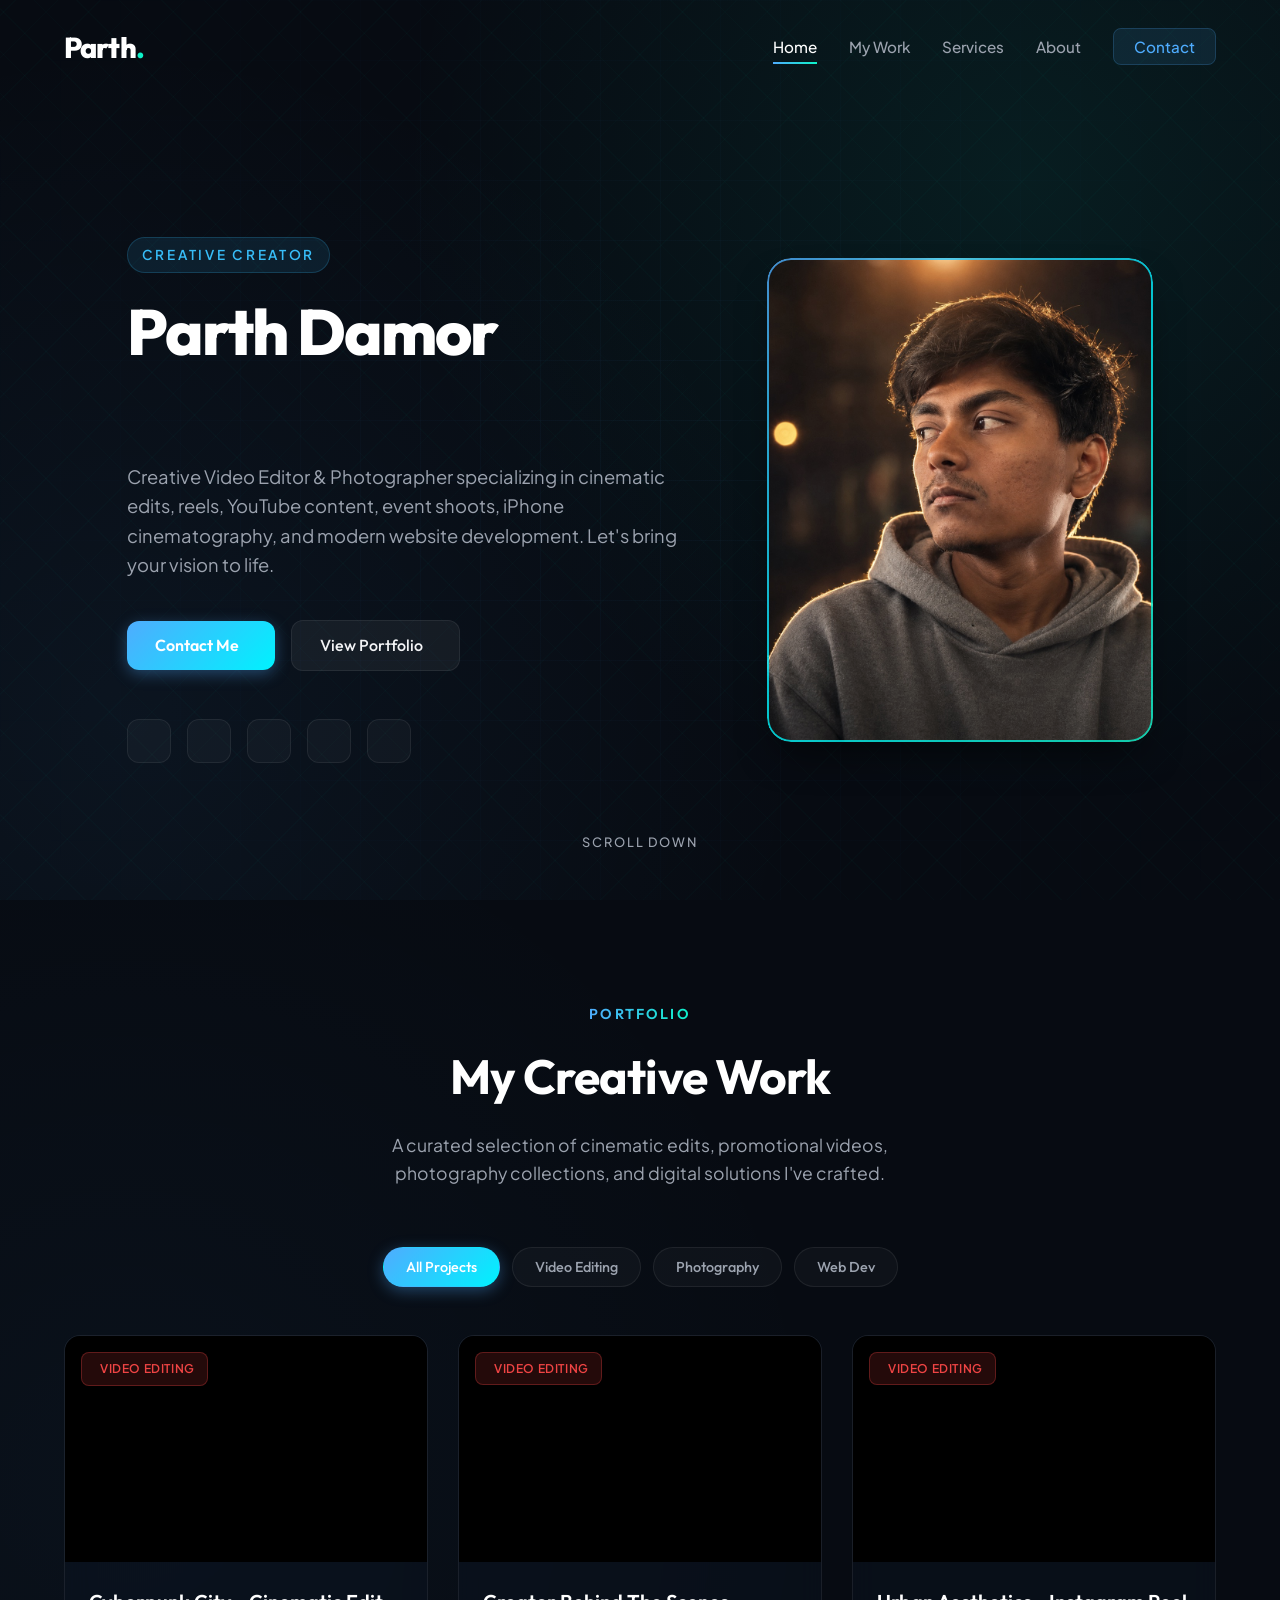
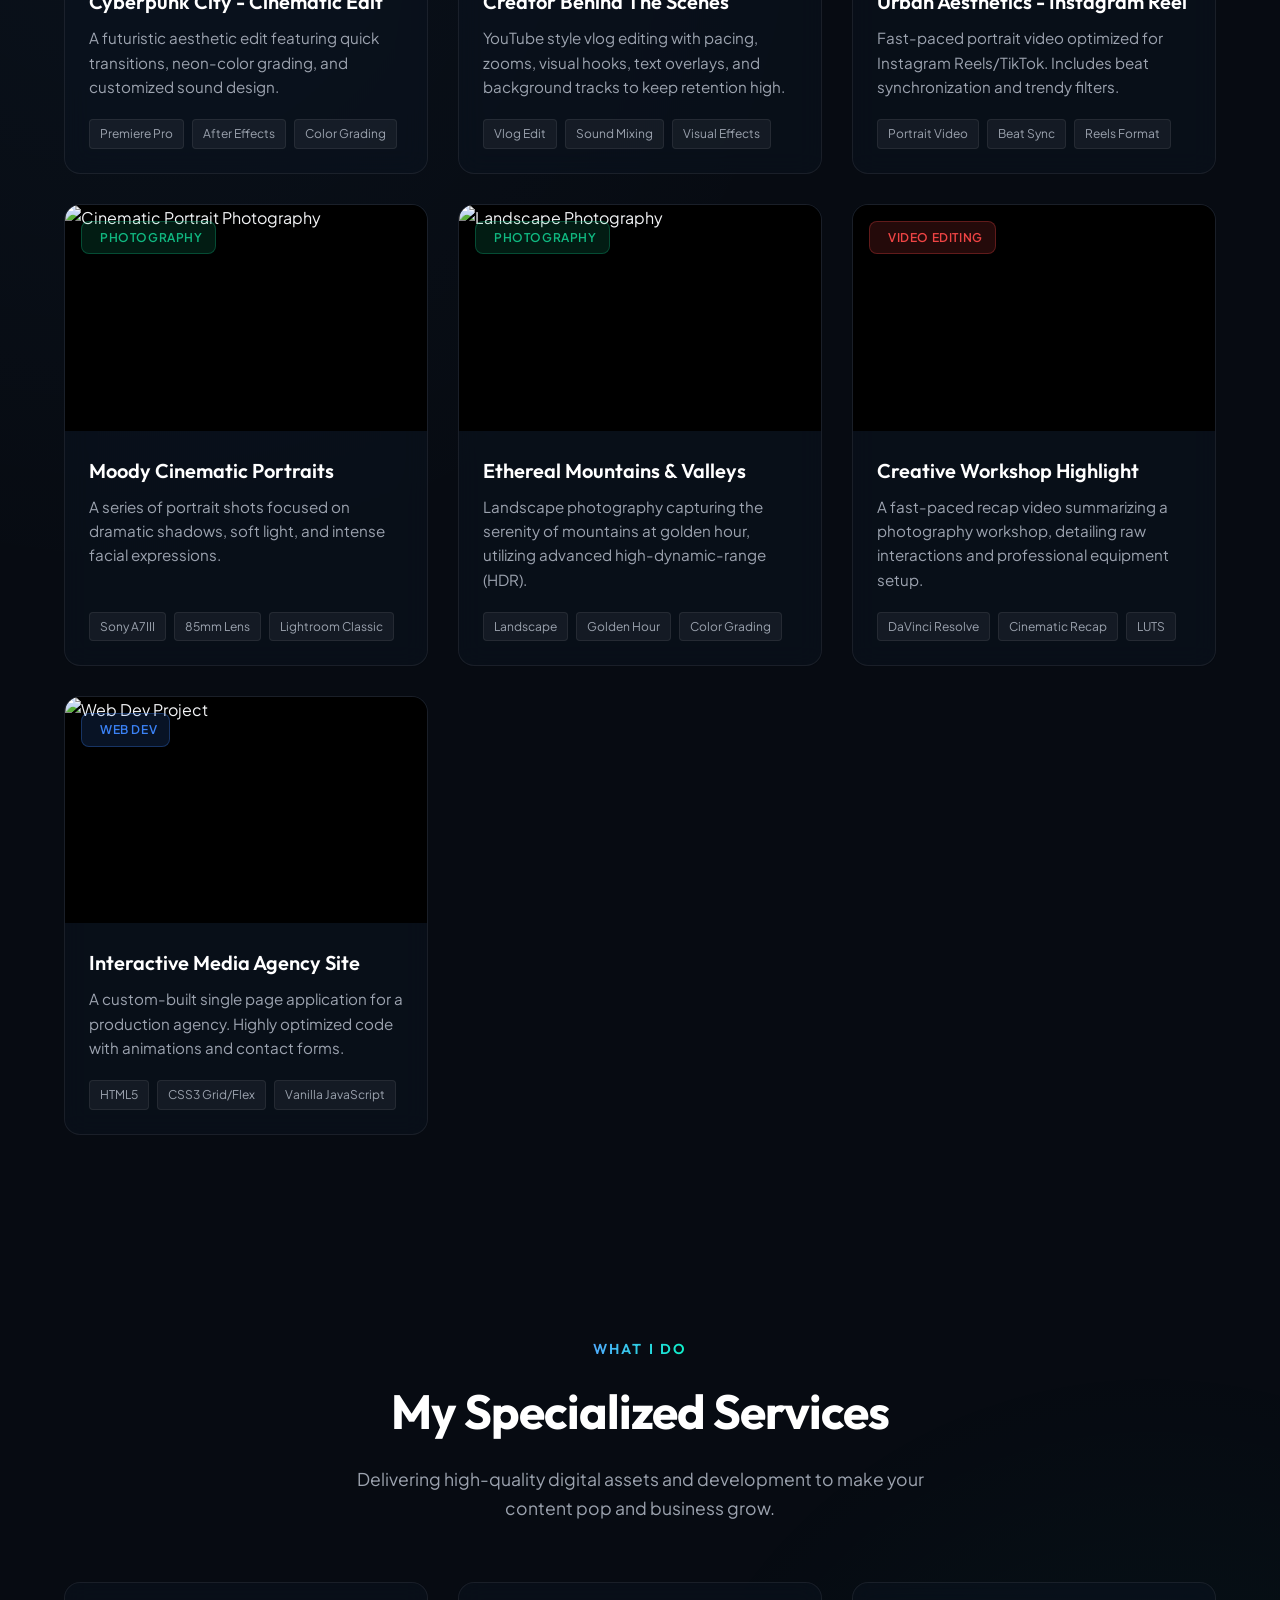
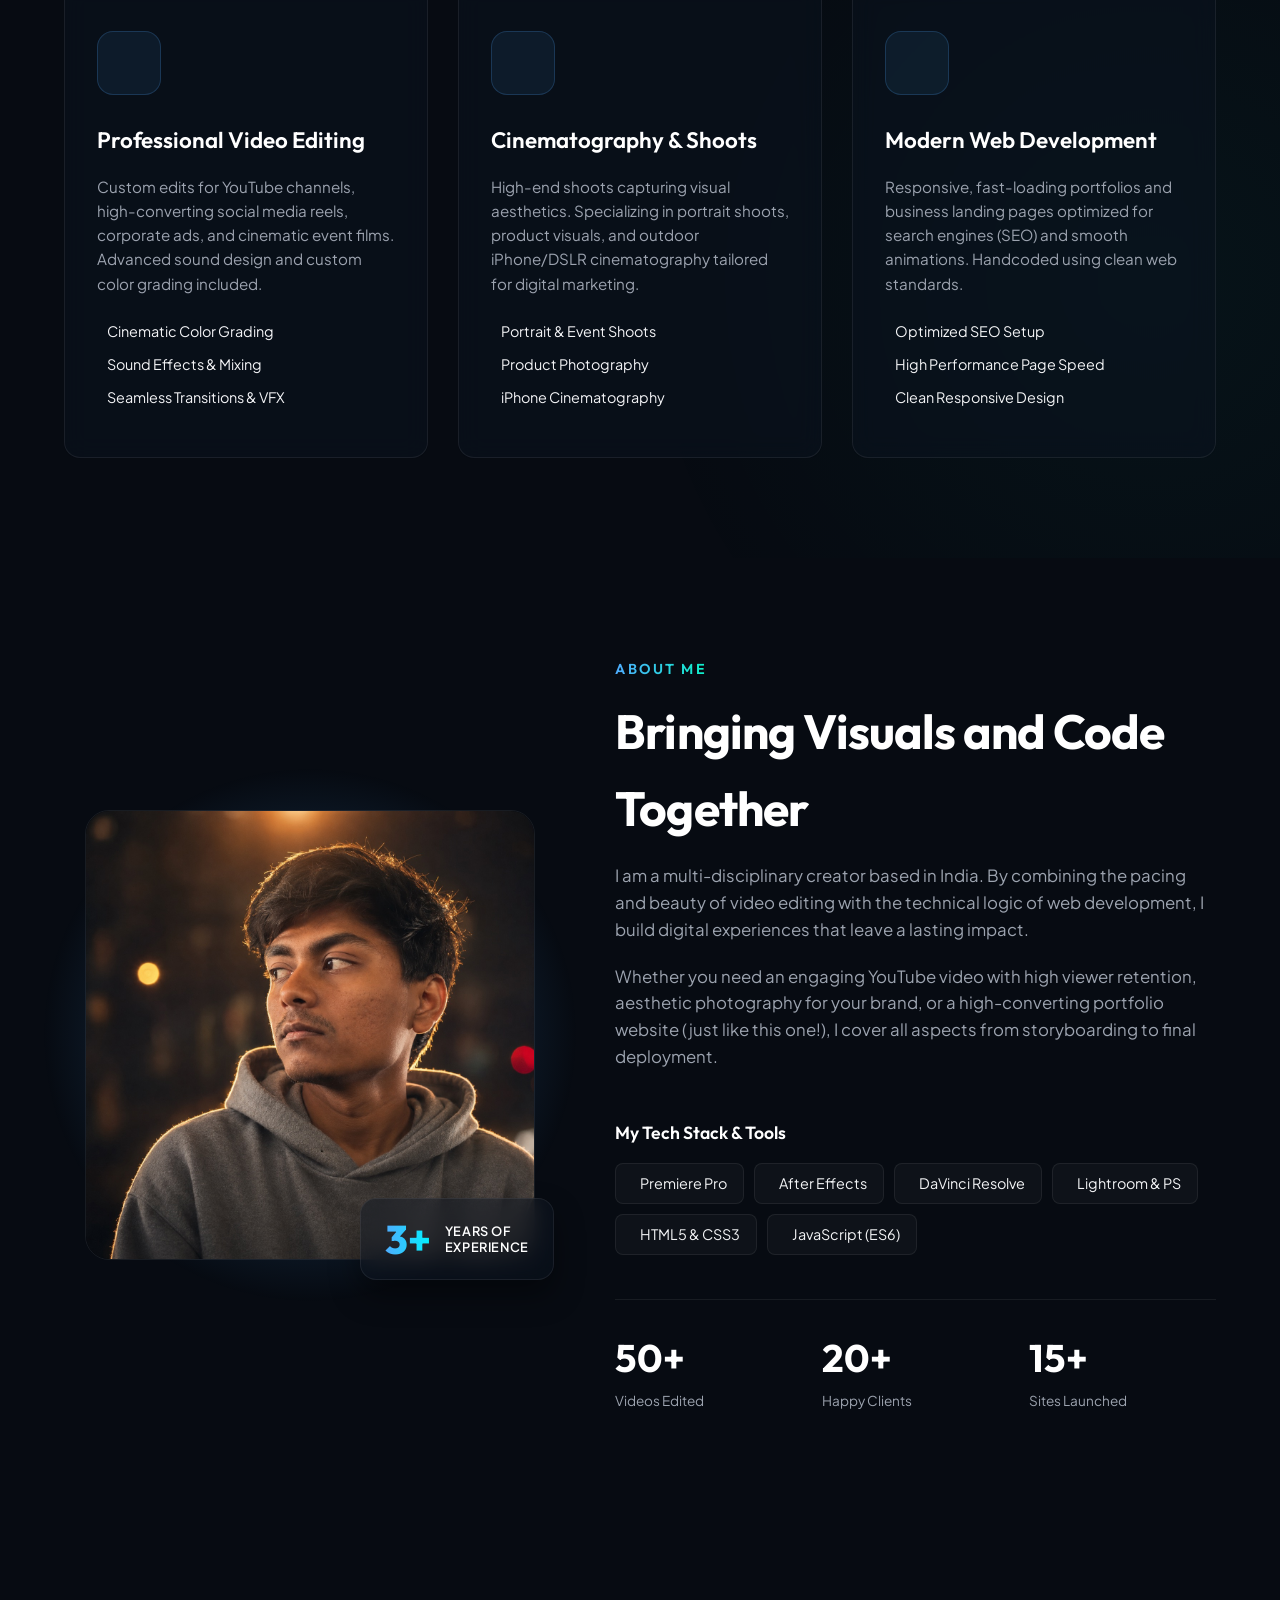
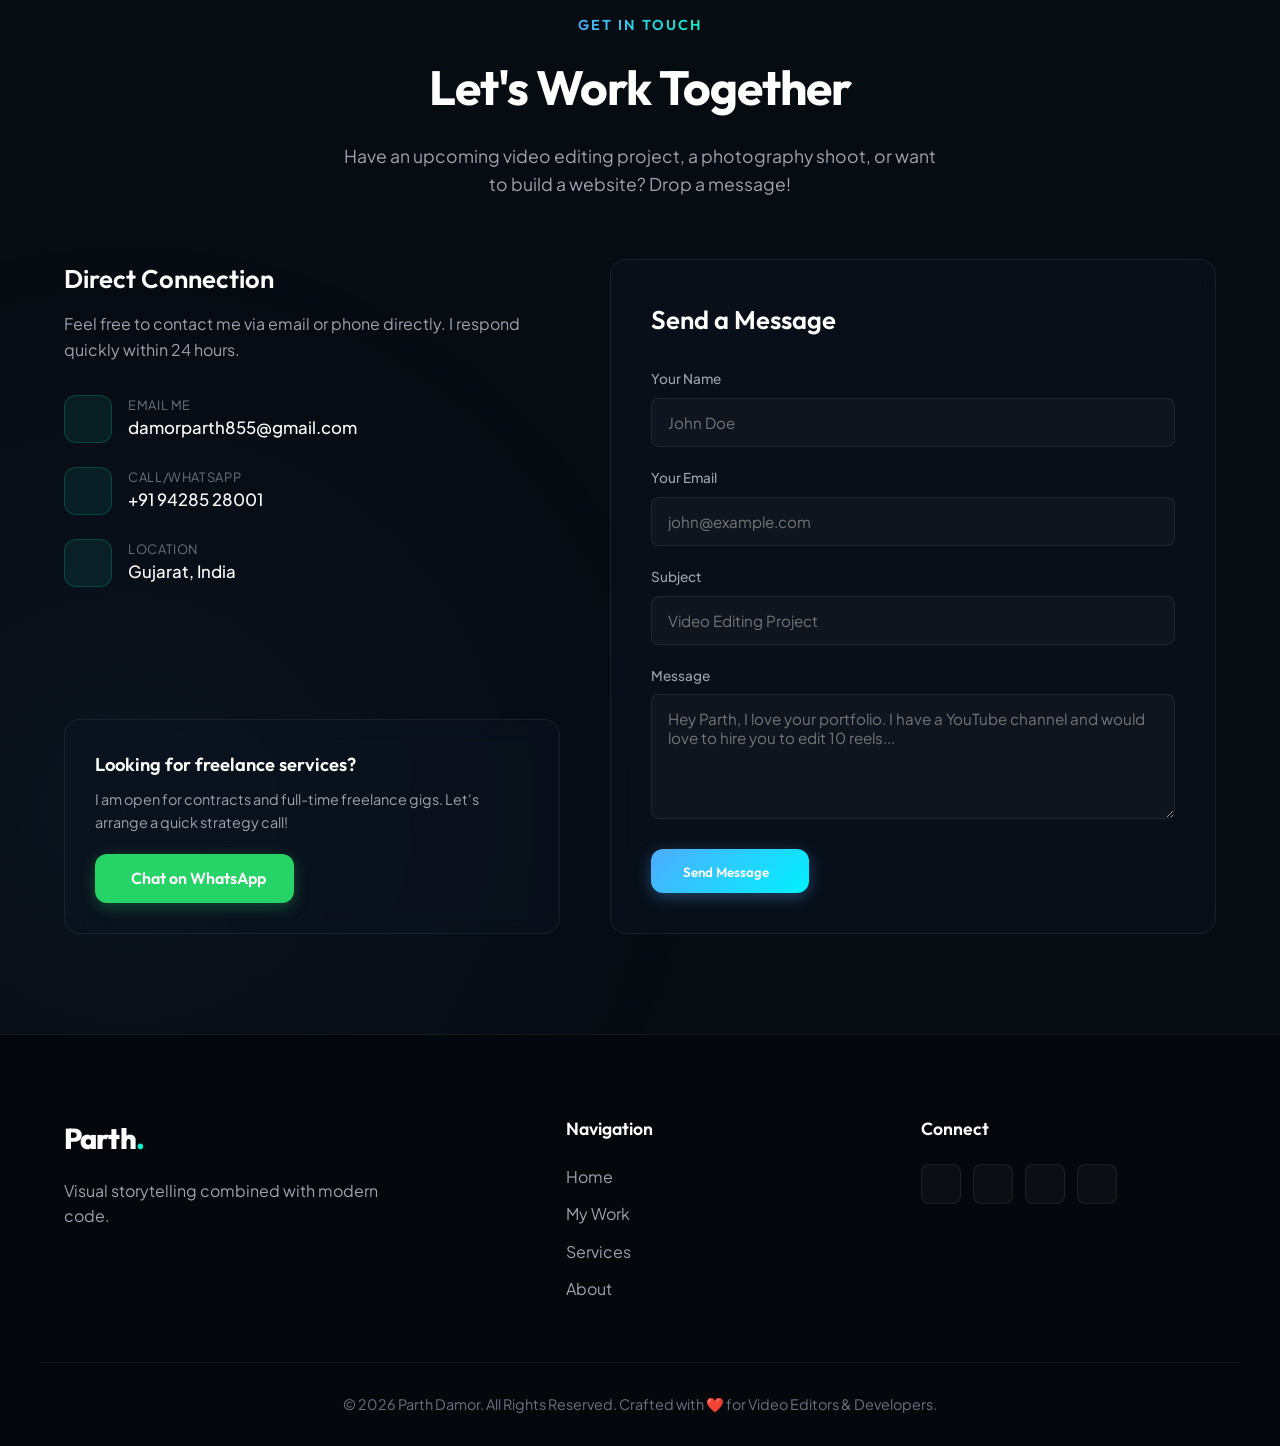
==== index.html @ 268cb386 "a main file" ====
<!DOCTYPE html>
<html lang="en">
<head>
    <meta charset="UTF-8">
    <meta name="viewport" content="width=device-width, initial-scale=1.0">
    <meta name="description" content="Parth Damor - Professional Video Editor, Photographer & Website Developer. Specializing in cinematic edits, YouTube content, reels, event shoots, and modern web applications. Portfolio of work.">
    <meta name="keywords" content="Parth Damor, Video Editor, Photographer, Website Developer, Cinematic Editing, YouTube Editor, Reels Editor, Portfolio, Parth Damor Portfolio, Freelance Video Editor, Web Developer India">
    <meta name="author" content="Parth Damor">
    
    <!-- Open Graph / Facebook -->
    <meta property="og:type" content="website">
    <meta property="og:url" content="https://parthdamor.github.io/">
    <meta property="og:title" content="Parth Damor | Video Editor, Photographer & Developer">
    <meta property="og:description" content="Explore the creative portfolio of Parth Damor. High-end video editing, professional photography, and modern website development.">
    <meta property="og:image" content="assets/profile.jpg">

    <!-- Twitter -->
    <meta property="twitter:card" content="summary_large_image">
    <meta property="twitter:url" content="https://parthdamor.github.io/">
    <meta property="twitter:title" content="Parth Damor | Video Editor, Photographer & Developer">
    <meta property="twitter:description" content="Explore the creative portfolio of Parth Damor. High-end video editing, professional photography, and modern website development.">
    <meta property="twitter:image" content="assets/profile.jpg">

    <title>Parth Damor | Professional Video Editor, Photographer & Website Developer</title>

    <!-- Google Fonts: Outfit for titles, Plus Jakarta Sans for body -->
    <link rel="preconnect" href="https://fonts.googleapis.com">
    <link rel="preconnect" href="https://fonts.gstatic.com" crossorigin>
    <link href="https://fonts.googleapis.com/css2?family=Outfit:wght@300;400;500;600;700;800&family=Plus+Jakarta+Sans:wght@300;400;500;600;700&display=swap" rel="stylesheet">

    <!-- Lucide Icons for modern, clean visual language -->
    <script src="https://unpkg.com/lucide@latest"></script>

    <!-- Custom CSS -->
    <link rel="stylesheet" href="style.css">

    <!-- Schema.json for Google Search SEO (JSON-LD) -->
    <script type="application/ld+json">
    {
      "@context": "https://schema.org",
      "@type": "Person",
      "name": "Parth Damor",
      "jobTitle": "Video Editor & Photographer & Website Developer",
      "url": "https://parthdamor.github.io",
      "image": "https://parthdamor.github.io/assets/profile.jpg",
      "description": "Creative Video Editor & Photographer specializing in cinematic edits, reels, YouTube content, event shoots, iPhone cinematography, and modern website development.",
      "sameAs": [
        "https://github.com/parthdamor",
        "https://linkedin.com/in/parthdamor",
        "https://twitter.com/parthdamor"
      ],
      "knowsAbout": ["Video Editing", "Photography", "Cinematography", "Web Development", "Adobe Premiere Pro", "After Effects", "DaVinci Resolve", "CSS", "JavaScript"]
    }
    </script>
</head>
<body>

    <!-- Header / Navigation -->
    <header class="header" id="main-header">
        <div class="header-container">
            <a href="#hero" class="logo" id="nav-logo">
                <span class="logo-text">Parth<span class="logo-dot">.</span></span>
            </a>
            
            <nav class="nav-menu" id="nav-menu">
                <ul>
                    <li><a href="#hero" class="nav-link active" id="link-hero">Home</a></li>
                    <li><a href="#work" class="nav-link" id="link-work">My Work</a></li>
                    <li><a href="#services" class="nav-link" id="link-services">Services</a></li>
                    <li><a href="#about" class="nav-link" id="link-about">About</a></li>
                    <li><a href="#contact" class="nav-link btn-contact-nav" id="link-contact">Contact</a></li>
                </ul>
            </nav>

            <button class="mobile-toggle" id="mobile-toggle" aria-label="Toggle Menu">
                <i data-lucide="menu" id="toggle-icon"></i>
            </button>
        </div>
    </header>

    <main>
        <!-- Hero Section -->
        <section class="hero" id="hero">
            <div class="grid-background"></div>
            <div class="hero-container">
                <div class="hero-content">
                    <span class="hero-tag" id="hero-tag-text">Creative Creator</span>
                    <h1 class="hero-title" id="main-title">
                        Parth Damor
                    </h1>
                    <div class="dynamic-titles">
                        <span class="dynamic-title active">Video Editor</span>
                        <span class="dynamic-title">Photographer</span>
                        <span class="dynamic-title">Website Developer</span>
                    </div>
                    <p class="hero-description" id="hero-desc">
                        Creative Video Editor & Photographer specializing in cinematic edits, reels, YouTube content, event shoots, iPhone cinematography, and modern website development. Let's bring your vision to life.
                    </p>
                    
                    <div class="hero-actions">
                        <a href="#contact" class="btn btn-primary" id="btn-hero-contact">
                            <span>Contact Me</span>
                            <i data-lucide="phone"></i>
                        </a>
                        <a href="#work" class="btn btn-secondary" id="btn-hero-work">
                            <span>View Portfolio</span>
                            <i data-lucide="arrow-up-right"></i>
                        </a>
                    </div>

                    <div class="social-links" id="hero-socials">
                        <a href="https://x.com/parthdamor" target="_blank" aria-label="X" class="social-icon" id="social-x">
            <i data-lucide="twitter"></i>
        </a>
                        <a href="https://github.com/parthdamor" target="_blank" aria-label="GitHub" class="social-icon" id="social-github">
            <i data-lucide="github"></i>
        </a>
                        <a href="https://facebook.com/parthdamor" target="_blank" aria-label="Facebook" class="social-icon" id="social-facebook">
            <i data-lucide="facebook"></i>
        </a>
                        <a href="https://linkedin.com" target="_blank" aria-label="LinkedIn" class="social-icon" id="social-linkedin">
                            <i data-lucide="linkedin"></i>
                        </a>
                        <a href="https://instagram.com/parthdamor" target="_blank" aria-label="Instagram" class="social-icon" id="social-instagram">
            <i data-lucide="instagram"></i>
        </a>
                    </div>
                </div>

                <div class="hero-image-container">
                    <div class="image-wrapper">
                        <div class="glowing-border"></div>
                        <img src="assets/profile.jpg" alt="Parth Damor Portrait" class="hero-img" id="hero-avatar">
                    </div>
                </div>
            </div>
            
            <a href="#work" class="scroll-down" id="scroll-down-btn" aria-label="Scroll to Portfolio">
                <span class="scroll-text">Scroll Down</span>
                <i data-lucide="mouse-pointer-click" class="scroll-icon"></i>
            </a>
        </section>

        <!-- Portfolio Showcase Section -->
        <section class="work" id="work">
            <div class="section-container">
                <div class="section-header">
                    <span class="section-subtitle">Portfolio</span>
                    <h2 class="section-title">My Creative Work</h2>
                    <p class="section-desc">A curated selection of cinematic edits, promotional videos, photography collections, and digital solutions I've crafted.</p>
                </div>

                <!-- Portfolio Filters -->
                <div class="portfolio-filters" id="portfolio-filters">
                    <button class="filter-btn active" data-filter="all" id="filter-all">All Projects</button>
                    <button class="filter-btn" data-filter="video" id="filter-video">Video Editing</button>
                    <button class="filter-btn" data-filter="photo" id="filter-photo">Photography</button>
                    <button class="filter-btn" data-filter="web" id="filter-web">Web Dev</button>
                </div>

                <!-- Portfolio Grid -->
                <div class="portfolio-grid" id="portfolio-grid">
                    <!-- Project 1 (Cinematic Video) -->
                    <div class="portfolio-item card-glass show" data-category="video" id="project-1">
                        <div class="project-media">
                            <video src="https://assets.mixkit.co/videos/preview/mixkit-cyberpunk-city-street-with-neon-lights-40130-large.mp4" loop muted playsinline class="project-video-preview"></video>
                            <div class="project-overlay">
                                <button class="play-btn" data-video-url="https://assets.mixkit.co/videos/preview/mixkit-cyberpunk-city-street-with-neon-lights-40130-large.mp4" aria-label="Play Cinematic Reel" id="btn-play-1">
                                    <i data-lucide="play"></i>
                                </button>
                            </div>
                            <span class="project-badge video-badge"><i data-lucide="video"></i> Video Editing</span>
                        </div>
                        <div class="project-info">
                            <h3 class="project-title">Cyberpunk City - Cinematic Edit</h3>
                            <p class="project-desc">A futuristic aesthetic edit featuring quick transitions, neon-color grading, and customized sound design.</p>
                            <div class="project-tech">
                                <span>Premiere Pro</span>
                                <span>After Effects</span>
                                <span>Color Grading</span>
                            </div>
                        </div>
                    </div>

                    <!-- Project 2 (YouTube / Vlog Video) -->
                    <div class="portfolio-item card-glass show" data-category="video" id="project-2">
                        <div class="project-media">
                            <video src="https://assets.mixkit.co/videos/preview/mixkit-man-holding-a-video-camera-editing-a-scene-40898-large.mp4" loop muted playsinline class="project-video-preview"></video>
                            <div class="project-overlay">
                                <button class="play-btn" data-video-url="https://assets.mixkit.co/videos/preview/mixkit-man-holding-a-video-camera-editing-a-scene-40898-large.mp4" aria-label="Play Behind the Scenes" id="btn-play-2">
                                    <i data-lucide="play"></i>
                                </button>
                            </div>
                            <span class="project-badge video-badge"><i data-lucide="video"></i> Video Editing</span>
                        </div>
                        <div class="project-info">
                            <h3 class="project-title">Creator Behind The Scenes</h3>
                            <p class="project-desc">YouTube style vlog editing with pacing, zooms, visual hooks, text overlays, and background tracks to keep retention high.</p>
                            <div class="project-tech">
                                <span>Vlog Edit</span>
                                <span>Sound Mixing</span>
                                <span>Visual Effects</span>
                            </div>
                        </div>
                    </div>

                    <!-- Project 3 (Social Reels Video) -->
                    <div class="portfolio-item card-glass show" data-category="video" id="project-3">
                        <div class="project-media">
                            <video src="https://assets.mixkit.co/videos/preview/mixkit-cinematic-shot-of-a-woman-walking-in-the-city-43180-large.mp4" loop muted playsinline class="project-video-preview"></video>
                            <div class="project-overlay">
                                <button class="play-btn" data-video-url="https://assets.mixkit.co/videos/preview/mixkit-cinematic-shot-of-a-woman-walking-in-the-city-43180-large.mp4" aria-label="Play Instagram Reel" id="btn-play-3">
                                    <i data-lucide="play"></i>
                                </button>
                            </div>
                            <span class="project-badge video-badge"><i data-lucide="video"></i> Video Editing</span>
                        </div>
                        <div class="project-info">
                            <h3 class="project-title">Urban Aesthetics - Instagram Reel</h3>
                            <p class="project-desc">Fast-paced portrait video optimized for Instagram Reels/TikTok. Includes beat synchronization and trendy filters.</p>
                            <div class="project-tech">
                                <span>Portrait Video</span>
                                <span>Beat Sync</span>
                                <span>Reels Format</span>
                            </div>
                        </div>
                    </div>

                    <!-- Project 4 (Photography - Portrait) -->
                    <div class="portfolio-item card-glass show" data-category="photo" id="project-4">
                        <div class="project-media">
                            <img src="https://images.unsplash.com/photo-1506794778202-cad84cf45f1d?auto=format&fit=crop&w=800&q=80" alt="Cinematic Portrait Photography" class="project-image">
                            <div class="project-overlay">
                                <button class="zoom-btn" data-img-url="https://images.unsplash.com/photo-1506794778202-cad84cf45f1d?auto=format&fit=crop&w=1200&q=80" aria-label="View Full Portrait" id="btn-zoom-4">
                                    <i data-lucide="maximize-2"></i>
                                </button>
                            </div>
                            <span class="project-badge photo-badge"><i data-lucide="camera"></i> Photography</span>
                        </div>
                        <div class="project-info">
                            <h3 class="project-title">Moody Cinematic Portraits</h3>
                            <p class="project-desc">A series of portrait shots focused on dramatic shadows, soft light, and intense facial expressions.</p>
                            <div class="project-tech">
                                <span>Sony A7III</span>
                                <span>85mm Lens</span>
                                <span>Lightroom Classic</span>
                            </div>
                        </div>
                    </div>

                    <!-- Project 5 (Photography - Landscape) -->
                    <div class="portfolio-item card-glass show" data-category="photo" id="project-5">
                        <div class="project-media">
                            <img src="https://images.unsplash.com/photo-1500964757637-c85e8a162699?auto=format&fit=crop&w=800&q=80" alt="Landscape Photography" class="project-image">
                            <div class="project-overlay">
                                <button class="zoom-btn" data-img-url="https://images.unsplash.com/photo-1500964757637-c85e8a162699?auto=format&fit=crop&w=1200&q=80" aria-label="View Full Landscape" id="btn-zoom-5">
                                    <i data-lucide="maximize-2"></i>
                                </button>
                            </div>
                            <span class="project-badge photo-badge"><i data-lucide="camera"></i> Photography</span>
                        </div>
                        <div class="project-info">
                            <h3 class="project-title">Ethereal Mountains & Valleys</h3>
                            <p class="project-desc">Landscape photography capturing the serenity of mountains at golden hour, utilizing advanced high-dynamic-range (HDR).</p>
                            <div class="project-tech">
                                <span>Landscape</span>
                                <span>Golden Hour</span>
                                <span>Color Grading</span>
                            </div>
                        </div>
                    </div>

                    <!-- Project 6 (Video Editing - Event Shoot) -->
                    <div class="portfolio-item card-glass show" data-category="video" id="project-6">
                        <div class="project-media">
                            <video src="https://assets.mixkit.co/videos/preview/mixkit-young-man-photographing-with-a-retro-camera-40292-large.mp4" loop muted playsinline class="project-video-preview"></video>
                            <div class="project-overlay">
                                <button class="play-btn" data-video-url="https://assets.mixkit.co/videos/preview/mixkit-young-man-photographing-with-a-retro-camera-40292-large.mp4" aria-label="Play Event Highlights" id="btn-play-6">
                                    <i data-lucide="play"></i>
                                </button>
                            </div>
                            <span class="project-badge video-badge"><i data-lucide="video"></i> Video Editing</span>
                        </div>
                        <div class="project-info">
                            <h3 class="project-title">Creative Workshop Highlight</h3>
                            <p class="project-desc">A fast-paced recap video summarizing a photography workshop, detailing raw interactions and professional equipment setup.</p>
                            <div class="project-tech">
                                <span>DaVinci Resolve</span>
                                <span>Cinematic Recap</span>
                                <span>LUTS</span>
                            </div>
                        </div>
                    </div>

                    <!-- Project 7 (Web Development - Creative Site) -->
                    <div class="portfolio-item card-glass show" data-category="web" id="project-7">
                        <div class="project-media">
                            <img src="https://images.unsplash.com/photo-1507238691740-187a5b1d37b8?auto=format&fit=crop&w=800&q=80" alt="Web Dev Project" class="project-image">
                            <div class="project-overlay">
                                <a href="https://github.com" target="_blank" class="link-btn" aria-label="View Github Code" id="btn-link-7">
                                    <i data-lucide="external-link"></i>
                                </a>
                            </div>
                            <span class="project-badge web-badge"><i data-lucide="code"></i> Web Dev</span>
                        </div>
                        <div class="project-info">
                            <h3 class="project-title">Interactive Media Agency Site</h3>
                            <p class="project-desc">A custom-built single page application for a production agency. Highly optimized code with animations and contact forms.</p>
                            <div class="project-tech">
                                <span>HTML5</span>
                                <span>CSS3 Grid/Flex</span>
                                <span>Vanilla JavaScript</span>
                            </div>
                        </div>
                    </div>
                </div>
            </div>
        </section>

        <!-- Services Section -->
        <section class="services" id="services">
            <div class="section-container">
                <div class="section-header">
                    <span class="section-subtitle">What I Do</span>
                    <h2 class="section-title">My Specialized Services</h2>
                    <p class="section-desc">Delivering high-quality digital assets and development to make your content pop and business grow.</p>
                </div>

                <div class="services-grid">
                    <!-- Service 1 -->
                    <div class="service-card card-glass" id="service-1">
                        <div class="service-icon-wrapper">
                            <i data-lucide="video" class="service-icon"></i>
                        </div>
                        <h3 class="service-title">Professional Video Editing</h3>
                        <p class="service-text">Custom edits for YouTube channels, high-converting social media reels, corporate ads, and cinematic event films. Advanced sound design and custom color grading included.</p>
                        <ul class="service-list">
                            <li><i data-lucide="check-circle-2"></i> Cinematic Color Grading</li>
                            <li><i data-lucide="check-circle-2"></i> Sound Effects & Mixing</li>
                            <li><i data-lucide="check-circle-2"></i> Seamless Transitions & VFX</li>
                        </ul>
                    </div>

                    <!-- Service 2 -->
                    <div class="service-card card-glass" id="service-2">
                        <div class="service-icon-wrapper">
                            <i data-lucide="camera" class="service-icon"></i>
                        </div>
                        <h3 class="service-title">Cinematography & Shoots</h3>
                        <p class="service-text">High-end shoots capturing visual aesthetics. Specializing in portrait shoots, product visuals, and outdoor iPhone/DSLR cinematography tailored for digital marketing.</p>
                        <ul class="service-list">
                            <li><i data-lucide="check-circle-2"></i> Portrait & Event Shoots</li>
                            <li><i data-lucide="check-circle-2"></i> Product Photography</li>
                            <li><i data-lucide="check-circle-2"></i> iPhone Cinematography</li>
                        </ul>
                    </div>

                    <!-- Service 3 -->
                    <div class="service-card card-glass" id="service-3">
                        <div class="service-icon-wrapper">
                            <i data-lucide="code-2" class="service-icon"></i>
                        </div>
                        <h3 class="service-title">Modern Web Development</h3>
                        <p class="service-text">Responsive, fast-loading portfolios and business landing pages optimized for search engines (SEO) and smooth animations. Handcoded using clean web standards.</p>
                        <ul class="service-list">
                            <li><i data-lucide="check-circle-2"></i> Optimized SEO Setup</li>
                            <li><i data-lucide="check-circle-2"></i> High Performance Page Speed</li>
                            <li><i data-lucide="check-circle-2"></i> Clean Responsive Design</li>
                        </ul>
                    </div>
                </div>
            </div>
        </section>

        <!-- About Me Section -->
        <section class="about" id="about">
            <div class="section-container">
                <div class="about-grid">
                    <div class="about-image-wrapper">
                        <div class="about-glow"></div>
                        <img src="assets/profile.jpg" alt="Parth Damor Working" class="about-img" id="about-avatar">
                        <div class="experience-badge card-glass">
                            <span class="exp-num">3+</span>
                            <span class="exp-txt">Years of<br>Experience</span>
                        </div>
                    </div>
                    
                    <div class="about-content">
                        <span class="section-subtitle">About Me</span>
                        <h2 class="section-title">Bringing Visuals and Code Together</h2>
                        <p class="about-paragraph">
                            I am a multi-disciplinary creator based in India. By combining the pacing and beauty of video editing with the technical logic of web development, I build digital experiences that leave a lasting impact.
                        </p>
                        <p class="about-paragraph">
                            Whether you need an engaging YouTube video with high viewer retention, aesthetic photography for your brand, or a high-converting portfolio website (just like this one!), I cover all aspects from storyboarding to final deployment.
                        </p>
                        
                        <!-- Skills area -->
                        <div class="skills-section">
                            <h3 class="skills-title">My Tech Stack & Tools</h3>
                            <div class="skills-grid">
                                <div class="skill-tag"><i data-lucide="clapperboard"></i> Premiere Pro</div>
                                <div class="skill-tag"><i data-lucide="sparkles"></i> After Effects</div>
                                <div class="skill-tag"><i data-lucide="sliders"></i> DaVinci Resolve</div>
                                <div class="skill-tag"><i data-lucide="camera"></i> Lightroom & PS</div>
                                <div class="skill-tag"><i data-lucide="html5"></i> HTML5 & CSS3</div>
                                <div class="skill-tag"><i data-lucide="braces"></i> JavaScript (ES6)</div>
                            </div>
                        </div>

                        <!-- Mini stats -->
                        <div class="stats-grid">
                            <div class="stat-item">
                                <h4 class="stat-num">50+</h4>
                                <p class="stat-label">Videos Edited</p>
                            </div>
                            <div class="stat-item">
                                <h4 class="stat-num">20+</h4>
                                <p class="stat-label">Happy Clients</p>
                            </div>
                            <div class="stat-item">
                                <h4 class="stat-num">15+</h4>
                                <p class="stat-label">Sites Launched</p>
                            </div>
                        </div>
                    </div>
                </div>
            </div>
        </section>

        <!-- Contact Section -->
        <section class="contact" id="contact">
            <div class="section-container">
                <div class="section-header">
                    <span class="section-subtitle">Get In Touch</span>
                    <h2 class="section-title">Let's Work Together</h2>
                    <p class="section-desc">Have an upcoming video editing project, a photography shoot, or want to build a website? Drop a message!</p>
                </div>

                <div class="contact-grid">
                    <!-- Contact details -->
                    <div class="contact-info-column">
                        <h3 class="contact-column-title">Direct Connection</h3>
                        <p class="contact-column-desc">Feel free to contact me via email or phone directly. I respond quickly within 24 hours.</p>
                        
                        <div class="contact-details-list">
                            <div class="contact-detail-item">
                                <div class="detail-icon-wrapper">
                                    <i data-lucide="mail"></i>
                                </div>
                                <div class="detail-content">
                                    <span class="detail-label">Email Me</span>
                                                                        <a href="mailto:damorparth855@gmail.com" class="detail-link">damorparth855@gmail.com</a>
                                </div>
                            </div>

                            <div class="contact-detail-item">
                                <div class="detail-icon-wrapper">
                                    <i data-lucide="phone"></i>
                                </div>
                                <div class="detail-content">
                                    <span class="detail-label">Call/WhatsApp</span>
                                                                        <a href="https://wa.me/919428528001" target="_blank" class="detail-link">+91 94285 28001</a>
                                </div>
                            </div>

                            <div class="contact-detail-item">
                                <div class="detail-icon-wrapper">
                                    <i data-lucide="map-pin"></i>
                                </div>
                                <div class="detail-content">
                                    <span class="detail-label">Location</span>
                                    <span class="detail-value">Gujarat, India</span>
                                </div>
                            </div>
                        </div>

                        <div class="cta-card card-glass">
                            <h4 class="cta-title">Looking for freelance services?</h4>
                            <p class="cta-desc">I am open for contracts and full-time freelance gigs. Let's arrange a quick strategy call!</p>
                            <a href="https://wa.me/919999999999" class="btn btn-primary" id="btn-whatsapp-cta">
                                <i data-lucide="message-square"></i>
                                <span>Chat on WhatsApp</span>
                            </a>
                        </div>
                    </div>

                    <!-- Contact Form (Standard form submit target to Web3Forms / Formspree or email client fallback) -->
                    <div class="contact-form-column card-glass">
                        <h3 class="contact-column-title">Send a Message</h3>
                        
                        <!-- Using Formspree or static redirect. In GitHub pages, standard forms can submit to formspree or web3forms. I will configure a neat contact form that works -->
                        <form action="https://formspree.io/f/your-form-id" method="POST" id="contact-form" class="contact-form">
                            <!-- We can instruct them to replace 'your-form-id' with their Formspree ID -->
                            <div class="form-row">
                                <div class="form-group">
                                    <label for="form-name">Your Name</label>
                                    <input type="text" name="name" id="form-name" placeholder="John Doe" required>
                                </div>
                            </div>
                            <div class="form-row">
                                <div class="form-group">
                                    <label for="form-email">Your Email</label>
                                    <input type="email" name="email" id="form-email" placeholder="john@example.com" required>
                                </div>
                            </div>
                            <div class="form-row">
                                <div class="form-group">
                                    <label for="form-subject">Subject</label>
                                    <input type="text" name="subject" id="form-subject" placeholder="Video Editing Project" required>
                                </div>
                            </div>
                            <div class="form-row">
                                <div class="form-group">
                                    <label for="form-message">Message</label>
                                    <textarea name="message" id="form-message" rows="5" placeholder="Hey Parth, I love your portfolio. I have a YouTube channel and would love to hire you to edit 10 reels..." required></textarea>
                                </div>
                            </div>
                            <button type="submit" class="btn btn-primary btn-submit" id="btn-submit-form">
                                <span>Send Message</span>
                                <i data-lucide="send"></i>
                            </button>
                        </form>
                    </div>
                </div>
            </div>
        </section>
    </main>

    <!-- Footer -->
    <footer class="footer">
        <div class="footer-container">
            <div class="footer-brand">
                <a href="#hero" class="logo">
                    <span class="logo-text">Parth<span class="logo-dot">.</span></span>
                </a>
                <p class="footer-tagline">Visual storytelling combined with modern code.</p>
            </div>
            
            <div class="footer-links">
                <h4 class="footer-title">Navigation</h4>
                <ul>
                    <li><a href="#hero">Home</a></li>
                    <li><a href="#work">My Work</a></li>
                    <li><a href="#services">Services</a></li>
                    <li><a href="#about">About</a></li>
                </ul>
            </div>
            
            <div class="footer-socials">
                <h4 class="footer-title">Connect</h4>
                <div class="social-grid">
                    <a href="https://twitter.com" target="_blank" aria-label="Twitter / X"><i data-lucide="twitter"></i></a>
                    <a href="https://github.com" target="_blank" aria-label="GitHub"><i data-lucide="github"></i></a>
                    <a href="https://linkedin.com" target="_blank" aria-label="LinkedIn"><i data-lucide="linkedin"></i></a>
                    <a href="https://instagram.com" target="_blank" aria-label="Instagram"><i data-lucide="instagram"></i></a>
                </div>
            </div>
        </div>
        <div class="footer-bottom">
            <p>&copy; 2026 Parth Damor. All Rights Reserved. Crafted with ❤️ for Video Editors & Developers.</p>
        </div>
    </footer>

    <!-- Video Modal Popup (For playing portfolio edits without leaving page) -->
    <div class="video-modal" id="video-modal" role="dialog" aria-modal="true">
        <div class="video-modal-overlay" id="video-modal-overlay"></div>
        <div class="video-modal-content">
            <button class="modal-close" id="modal-close" aria-label="Close Video Player">
                <i data-lucide="x"></i>
            </button>
            <div class="video-player-wrapper">
                <video id="modal-video-player" src="" controls autoplay playsinline class="modal-video"></video>
            </div>
        </div>
    </div>

    <!-- Image Lightbox Popup (For photography full preview) -->
    <div class="image-modal" id="image-modal" role="dialog" aria-modal="true">
        <div class="image-modal-overlay" id="image-modal-overlay"></div>
        <div class="image-modal-content">
            <button class="image-modal-close" id="image-modal-close" aria-label="Close Image Preview">
                <i data-lucide="x"></i>
            </button>
            <div class="image-preview-wrapper">
                <img id="modal-image-preview" src="" alt="Full Resolution Preview">
            </div>
        </div>
    </div>

    <!-- Custom JavaScript -->
    <script src="script.js"></script>
</body>
</html>
---- style.css ----
/* ==========================================================================
   DESIGN SYSTEM & VARIABLES
   ========================================================================== */
:root {
    /* Color Palette */
    --bg-dark: #070b12;
    --bg-darker: #04070c;
    --bg-card: rgba(13, 20, 35, 0.45);
    --bg-card-hover: rgba(20, 30, 50, 0.65);
    
    --primary: #4facfe;
    --primary-glow: rgba(79, 172, 254, 0.35);
    --secondary: #00f2fe;
    --secondary-glow: rgba(0, 242, 254, 0.3);
    
    --accent-teal: #0df2c9;
    --accent-blue: #38bdf8;
    
    --text-primary: #f3f4f6;
    --text-secondary: #9ca3af;
    --text-muted: #6b7280;
    
    --border-color: rgba(255, 255, 255, 0.07);
    --border-hover: rgba(79, 172, 254, 0.4);
    
    /* Typography */
    --font-title: 'Outfit', sans-serif;
    --font-body: 'Plus Jakarta Sans', sans-serif;
    
    /* Transitions */
    --transition-fast: 0.2s cubic-bezier(0.4, 0, 0.2, 1);
    --transition-normal: 0.3s cubic-bezier(0.4, 0, 0.2, 1);
    --transition-slow: 0.5s cubic-bezier(0.4, 0, 0.2, 1);
}

/* ==========================================================================
   RESET & BASE STYLES
   ========================================================================== */
* {
    margin: 0;
    padding: 0;
    box-sizing: border-box;
    scroll-behavior: smooth;
}

body {
    background-color: var(--bg-dark);
    color: var(--text-primary);
    font-family: var(--font-body);
    line-height: 1.6;
    overflow-x: hidden;
    position: relative;
}

/* Custom Scrollbar */
::-webkit-scrollbar {
    width: 8px;
}
::-webkit-scrollbar-track {
    background: var(--bg-darker);
}
::-webkit-scrollbar-thumb {
    background: rgba(79, 172, 254, 0.3);
    border-radius: 4px;
}
::-webkit-scrollbar-thumb:hover {
    background: var(--primary);
}

a {
    color: inherit;
    text-decoration: none;
}

ul {
    list-style: none;
}

img, video {
    max-width: 100%;
    height: auto;
    display: block;
}

button, input, textarea {
    font-family: inherit;
    color: inherit;
    background: none;
    border: none;
    outline: none;
}

/* ==========================================================================
   REUSABLE COMPONENTS
   ========================================================================== */
.card-glass {
    background: var(--bg-card);
    backdrop-filter: blur(12px);
    -webkit-backdrop-filter: blur(12px);
    border: 1px solid var(--border-color);
    border-radius: 16px;
    transition: all var(--transition-normal);
}

.card-glass:hover {
    background: var(--bg-card-hover);
    border-color: var(--border-hover);
    box-shadow: 0 10px 30px -10px var(--primary-glow);
}

.btn {
    display: inline-flex;
    align-items: center;
    justify-content: center;
    gap: 8px;
    padding: 12px 28px;
    border-radius: 12px;
    font-family: var(--font-title);
    font-weight: 500;
    cursor: pointer;
    transition: all var(--transition-normal);
}

.btn-primary {
    background: linear-gradient(135deg, var(--primary), var(--secondary));
    color: #fff;
    box-shadow: 0 4px 15px var(--primary-glow);
    font-weight: 600;
}

.btn-primary:hover {
    transform: translateY(-2px);
    box-shadow: 0 8px 25px var(--primary-glow);
    filter: brightness(1.1);
}

.btn-secondary {
    background: rgba(255, 255, 255, 0.05);
    border: 1px solid var(--border-color);
    color: var(--text-primary);
}

.btn-secondary:hover {
    background: rgba(255, 255, 255, 0.1);
    border-color: var(--text-secondary);
    transform: translateY(-2px);
}

.section-container {
    max-width: 1200px;
    margin: 0 auto;
    padding: 100px 24px;
}

.section-header {
    text-align: center;
    margin-bottom: 60px;
}

.section-subtitle {
    font-family: var(--font-title);
    font-size: 0.9rem;
    font-weight: 600;
    text-transform: uppercase;
    letter-spacing: 0.15em;
    background: linear-gradient(to right, var(--primary), var(--accent-teal));
    -webkit-background-clip: text;
    -webkit-text-fill-color: transparent;
    display: inline-block;
    margin-bottom: 12px;
}

.section-title {
    font-family: var(--font-title);
    font-size: clamp(2rem, 4vw, 3rem);
    font-weight: 700;
    color: #fff;
    margin-bottom: 16px;
    letter-spacing: -0.02em;
}

.section-desc {
    color: var(--text-secondary);
    max-width: 600px;
    margin: 0 auto;
    font-size: 1.1rem;
}

/* ==========================================================================
   BACKGROUND & GRID EFFECTS
   ========================================================================== */
.grid-background {
    position: absolute;
    top: 0;
    left: 0;
    width: 100%;
    height: 100%;
    background-size: 60px 60px;
    background-image:
        linear-gradient(to right, rgba(79, 172, 254, 0.04) 1px, transparent 1px),
        linear-gradient(to bottom, rgba(79, 172, 254, 0.04) 1px, transparent 1px);
    z-index: 1;
    pointer-events: none;
    mask-image: radial-gradient(circle at 50% 50%, black, transparent 95%);
    -webkit-mask-image: radial-gradient(circle at 50% 50%, black, transparent 95%);
}

/* Add custom diagonal lines (isometric look) */
.hero::before {
    content: '';
    position: absolute;
    top: 0;
    left: 0;
    width: 100%;
    height: 100%;
    background-image: 
        repeating-linear-gradient(45deg, rgba(13, 242, 201, 0.02) 0px, rgba(13, 242, 201, 0.02) 1px, transparent 1px, transparent 30px),
        repeating-linear-gradient(-45deg, rgba(13, 242, 201, 0.02) 0px, rgba(13, 242, 201, 0.02) 1px, transparent 1px, transparent 30px);
    pointer-events: none;
    z-index: 1;
}

/* ==========================================================================
   HEADER / NAVIGATION
   ========================================================================== */
.header {
    position: fixed;
    top: 0;
    left: 0;
    width: 100%;
    z-index: 100;
    transition: all var(--transition-normal);
    padding: 24px 0;
}

.header.scrolled {
    padding: 16px 0;
    background: rgba(4, 7, 12, 0.8);
    backdrop-filter: blur(12px);
    -webkit-backdrop-filter: blur(12px);
    border-bottom: 1px solid var(--border-color);
}

.header-container {
    max-width: 1200px;
    margin: 0 auto;
    padding: 0 24px;
    display: flex;
    align-items: center;
    justify-content: space-between;
}

.logo {
    display: flex;
    align-items: center;
}

.logo-text {
    font-family: var(--font-title);
    font-size: 1.8rem;
    font-weight: 800;
    color: #fff;
    letter-spacing: -0.03em;
}

.logo-dot {
    color: var(--accent-teal);
}

.nav-menu ul {
    display: flex;
    align-items: center;
    gap: 32px;
}

.nav-link {
    font-size: 0.95rem;
    font-weight: 500;
    color: var(--text-secondary);
    transition: color var(--transition-fast);
    position: relative;
    padding: 8px 0;
}

.nav-link:hover, .nav-link.active {
    color: #fff;
}

.nav-link::after {
    content: '';
    position: absolute;
    bottom: 0;
    left: 0;
    width: 0;
    height: 2px;
    background: linear-gradient(to right, var(--primary), var(--accent-teal));
    transition: width var(--transition-normal);
}

.nav-link:hover::after, .nav-link.active::after {
    width: 100%;
}

.btn-contact-nav {
    padding: 8px 20px;
    border-radius: 8px;
    background: rgba(79, 172, 254, 0.1);
    color: var(--primary) !important;
    border: 1px solid rgba(79, 172, 254, 0.2);
}

.btn-contact-nav:hover {
    background: var(--primary);
    color: #fff !important;
    transform: translateY(-1px);
}

.btn-contact-nav::after {
    display: none;
}

.mobile-toggle {
    display: none;
    color: #fff;
    cursor: pointer;
    font-size: 1.5rem;
}

/* ==========================================================================
   HERO SECTION
   ========================================================================== */
.hero {
    position: relative;
    min-height: 100vh;
    display: flex;
    align-items: center;
    padding-top: 100px;
    background: radial-gradient(circle at 80% 20%, rgba(13, 242, 201, 0.08) 0%, transparent 50%),
                radial-gradient(circle at 10% 80%, rgba(79, 172, 254, 0.06) 0%, transparent 50%);
    overflow: hidden;
}

.hero-container {
    max-width: 1200px;
    margin: 0 auto;
    padding: 0 24px;
    display: grid;
    grid-template-columns: 1.2fr 0.8fr;
    gap: 60px;
    align-items: center;
    position: relative;
    z-index: 2;
}

.hero-content {
    display: flex;
    flex-direction: column;
    align-items: flex-start;
}

.hero-tag {
    font-size: 0.85rem;
    font-weight: 600;
    text-transform: uppercase;
    letter-spacing: 0.2em;
    color: var(--accent-blue);
    padding: 6px 14px;
    background: rgba(56, 189, 248, 0.1);
    border: 1px solid rgba(56, 189, 248, 0.2);
    border-radius: 30px;
    margin-bottom: 24px;
}

.hero-title {
    font-family: var(--font-title);
    font-size: clamp(2.8rem, 5vw, 4.5rem);
    font-weight: 800;
    line-height: 1.1;
    color: #fff;
    letter-spacing: -0.03em;
    margin-bottom: 8px;
}

.dynamic-titles {
    font-family: var(--font-title);
    font-size: clamp(1.8rem, 3.5vw, 3rem);
    font-weight: 700;
    height: 1.4em;
    position: relative;
    margin-bottom: 24px;
    overflow: hidden; /* prevent stacking overflow */
    /* removed flex layout to allow absolute positioned titles */
}

.dynamic-title {
    position: absolute;
    top: 0;
    left: 0;
    opacity: 0;
    transform: translateY(15px);
    transition: all var(--transition-slow);
    background: linear-gradient(to right, #ffffff 40%, var(--primary) 70%, var(--secondary) 100%);
    -webkit-background-clip: text;
    -webkit-text-fill-color: transparent;
}

.dynamic-title.active {
    opacity: 1;
    transform: translateY(0);
}

.hero-description {
    color: var(--text-secondary);
    font-size: clamp(1rem, 1.8vw, 1.15rem);
    margin-bottom: 40px;
    max-width: 580px;
}

.hero-actions {
    display: flex;
    align-items: center;
    gap: 16px;
    margin-bottom: 48px;
    flex-wrap: wrap;
}

.social-links {
    display: flex;
    align-items: center;
    gap: 16px;
}

.social-icon {
    display: flex;
    align-items: center;
    justify-content: center;
    width: 44px;
    height: 44px;
    border-radius: 12px;
    background: rgba(255, 255, 255, 0.03);
    border: 1px solid var(--border-color);
    color: var(--text-secondary);
    transition: all var(--transition-normal);
}

.social-icon:hover {
    color: #fff;
    background: rgba(79, 172, 254, 0.1);
    border-color: var(--primary);
    transform: translateY(-3px);
    box-shadow: 0 5px 15px rgba(79, 172, 254, 0.2);
}

/* Hero Portrait Image Area */
.hero-image-container {
    display: flex;
    justify-content: center;
    align-items: center;
    position: relative;
}

.image-wrapper {
    position: relative;
    width: 100%;
    max-width: 400px;
    aspect-ratio: 4/5;
    border-radius: 24px;
    overflow: hidden;
    box-shadow: 0 20px 40px -15px rgba(0, 0, 0, 0.7);
}

.hero-img {
    width: 100%;
    height: 100%;
    object-fit: cover;
    filter: grayscale(15%) contrast(105%);
    transition: all var(--transition-slow);
}

.image-wrapper:hover .hero-img {
    transform: scale(1.05);
    filter: grayscale(0%) contrast(100%);
}

.glowing-border {
    position: absolute;
    inset: 0;
    border-radius: 24px;
    padding: 2px;
    background: linear-gradient(135deg, var(--primary), var(--secondary), var(--accent-teal));
    -webkit-mask: 
       linear-gradient(#fff 0 0) content-box, 
       linear-gradient(#fff 0 0);
    -webkit-mask-composite: xor;
            mask-composite: exclude;
    pointer-events: none;
    z-index: 2;
    opacity: 0.8;
}

/* Scroll down indicator */
.scroll-down {
    position: absolute;
    bottom: 40px;
    left: 50%;
    transform: translateX(-50%);
    display: flex;
    flex-direction: column;
    align-items: center;
    gap: 8px;
    color: var(--text-secondary);
    z-index: 2;
    cursor: pointer;
}

.scroll-text {
    font-size: 0.8rem;
    font-weight: 500;
    text-transform: uppercase;
    letter-spacing: 0.15em;
}

.scroll-icon {
    animation: scrollBounce 2s infinite;
    color: var(--accent-teal);
}

@keyframes scrollBounce {
    0%, 20%, 50%, 80%, 100% {
        transform: translateY(0);
    }
    40% {
        transform: translateY(-6px);
    }
    60% {
        transform: translateY(-3px);
    }
}

/* ==========================================================================
   PORTFOLIO SHOWCASE SECTION
   ========================================================================== */
.work {
    position: relative;
    background: radial-gradient(circle at 10% 30%, rgba(79, 172, 254, 0.04) 0%, transparent 40%);
}

.portfolio-filters {
    display: flex;
    justify-content: center;
    gap: 12px;
    margin-bottom: 48px;
    flex-wrap: wrap;
}

.filter-btn {
    padding: 10px 22px;
    border-radius: 30px;
    font-family: var(--font-title);
    font-size: 0.9rem;
    font-weight: 500;
    color: var(--text-secondary);
    background: rgba(255, 255, 255, 0.03);
    border: 1px solid var(--border-color);
    cursor: pointer;
    transition: all var(--transition-normal);
}

.filter-btn:hover {
    color: #fff;
    background: rgba(255, 255, 255, 0.08);
    border-color: var(--text-muted);
}

.filter-btn.active {
    color: #fff;
    background: linear-gradient(135deg, var(--primary), var(--secondary));
    border-color: transparent;
    box-shadow: 0 4px 15px var(--primary-glow);
}

.portfolio-grid {
    display: grid;
    grid-template-columns: repeat(auto-fill, minmax(350px, 1fr));
    gap: 30px;
}

.portfolio-item {
    display: none;
    flex-direction: column;
    overflow: hidden;
    height: 100%;
}

.portfolio-item.show {
    display: flex;
    animation: fadeInUp 0.6s ease forwards;
}

@keyframes fadeInUp {
    from {
        opacity: 0;
        transform: translateY(20px);
    }
    to {
        opacity: 1;
        transform: translateY(0);
    }
}

.project-media {
    position: relative;
    width: 100%;
    aspect-ratio: 16/10;
    overflow: hidden;
    background-color: #000;
}

.project-video-preview, .project-image {
    width: 100%;
    height: 100%;
    object-fit: cover;
    transition: transform var(--transition-slow);
}

.portfolio-item:hover .project-video-preview,
.portfolio-item:hover .project-image {
    transform: scale(1.04);
}

.project-overlay {
    position: absolute;
    inset: 0;
    background: rgba(4, 7, 12, 0.4);
    opacity: 0;
    display: flex;
    align-items: center;
    justify-content: center;
    transition: opacity var(--transition-normal);
    z-index: 3;
}

.portfolio-item:hover .project-overlay {
    opacity: 1;
}

.play-btn, .zoom-btn, .link-btn {
    width: 56px;
    height: 56px;
    border-radius: 50%;
    background: #fff;
    color: var(--bg-darker);
    display: flex;
    align-items: center;
    justify-content: center;
    cursor: pointer;
    transition: all var(--transition-normal);
    box-shadow: 0 10px 20px rgba(0, 0, 0, 0.3);
    border: none;
}

.play-btn svg, .zoom-btn svg, .link-btn svg {
    width: 24px;
    height: 24px;
    fill: currentColor;
}

.zoom-btn svg, .link-btn svg {
    fill: none;
}

.play-btn:hover, .zoom-btn:hover, .link-btn:hover {
    transform: scale(1.1);
    background: var(--primary);
    color: #fff;
    box-shadow: 0 10px 25px var(--primary-glow);
}

.project-badge {
    position: absolute;
    top: 16px;
    left: 16px;
    padding: 6px 12px;
    border-radius: 8px;
    font-size: 0.75rem;
    font-weight: 600;
    letter-spacing: 0.05em;
    text-transform: uppercase;
    display: flex;
    align-items: center;
    gap: 6px;
    z-index: 4;
}

.video-badge {
    background: rgba(239, 68, 68, 0.15);
    color: #ef4444;
    border: 1px solid rgba(239, 68, 68, 0.3);
}

.photo-badge {
    background: rgba(16, 185, 129, 0.15);
    color: #10b981;
    border: 1px solid rgba(16, 185, 129, 0.3);
}

.web-badge {
    background: rgba(59, 130, 246, 0.15);
    color: #3b82f6;
    border: 1px solid rgba(59, 130, 246, 0.3);
}

.project-info {
    padding: 24px;
    display: flex;
    flex-direction: column;
    flex-grow: 1;
}

.project-title {
    font-family: var(--font-title);
    font-size: 1.25rem;
    font-weight: 600;
    color: #fff;
    margin-bottom: 8px;
}

.project-desc {
    color: var(--text-secondary);
    font-size: 0.95rem;
    margin-bottom: 20px;
    flex-grow: 1;
}

.project-tech {
    display: flex;
    flex-wrap: wrap;
    gap: 8px;
}

.project-tech span {
    font-size: 0.75rem;
    padding: 4px 10px;
    background: rgba(255, 255, 255, 0.05);
    border: 1px solid var(--border-color);
    border-radius: 4px;
    color: var(--text-secondary);
}

/* ==========================================================================
   SERVICES SECTION
   ========================================================================== */
.services {
    position: relative;
    background: radial-gradient(circle at 90% 70%, rgba(13, 242, 201, 0.04) 0%, transparent 40%);
}

.services-grid {
    display: grid;
    grid-template-columns: repeat(auto-fit, minmax(320px, 1fr));
    gap: 30px;
}

.service-card {
    padding: 48px 32px;
    display: flex;
    flex-direction: column;
    align-items: flex-start;
}

.service-icon-wrapper {
    width: 64px;
    height: 64px;
    border-radius: 16px;
    background: rgba(79, 172, 254, 0.08);
    border: 1px solid rgba(79, 172, 254, 0.2);
    color: var(--primary);
    display: flex;
    align-items: center;
    justify-content: center;
    margin-bottom: 28px;
    transition: all var(--transition-normal);
}

.service-card:hover .service-icon-wrapper {
    background: var(--primary);
    color: #fff;
    box-shadow: 0 0 20px var(--primary-glow);
    transform: scale(1.05);
}

.service-icon {
    width: 28px;
    height: 28px;
}

.service-title {
    font-family: var(--font-title);
    font-size: 1.4rem;
    font-weight: 600;
    color: #fff;
    margin-bottom: 16px;
}

.service-text {
    color: var(--text-secondary);
    font-size: 0.95rem;
    margin-bottom: 24px;
}

.service-list {
    display: flex;
    flex-direction: column;
    gap: 10px;
    width: 100%;
}

.service-list li {
    display: flex;
    align-items: center;
    gap: 10px;
    font-size: 0.9rem;
    color: var(--text-primary);
}

.service-list li svg {
    width: 16px;
    height: 16px;
    color: var(--accent-teal);
}

/* ==========================================================================
   ABOUT ME SECTION
   ========================================================================== */
.about {
    position: relative;
}

.about-grid {
    display: grid;
    grid-template-columns: 0.9fr 1.1fr;
    gap: 60px;
    align-items: center;
}

.about-image-wrapper {
    position: relative;
    width: 100%;
    aspect-ratio: 1/1;
    max-width: 450px;
    justify-self: center;
}

.about-img {
    width: 100%;
    height: 100%;
    object-fit: cover;
    border-radius: 24px;
    border: 1px solid var(--border-color);
    position: relative;
    z-index: 2;
}

.about-glow {
    position: absolute;
    width: 100%;
    height: 100%;
    background: radial-gradient(circle, var(--primary-glow) 0%, transparent 70%);
    z-index: 1;
    transform: scale(1.2);
    pointer-events: none;
}

.experience-badge {
    position: absolute;
    bottom: -20px;
    right: -20px;
    padding: 20px 24px;
    display: flex;
    align-items: center;
    gap: 14px;
    z-index: 3;
    box-shadow: 0 15px 30px rgba(0, 0, 0, 0.4);
}

.exp-num {
    font-family: var(--font-title);
    font-size: 2.5rem;
    font-weight: 800;
    background: linear-gradient(to right, var(--primary), var(--secondary));
    -webkit-background-clip: text;
    -webkit-text-fill-color: transparent;
    line-height: 1;
}

.exp-txt {
    font-size: 0.8rem;
    font-weight: 600;
    text-transform: uppercase;
    letter-spacing: 0.05em;
    color: #fff;
    line-height: 1.3;
}

.about-content {
    display: flex;
    flex-direction: column;
    align-items: flex-start;
}

.about-paragraph {
    color: var(--text-secondary);
    font-size: 1.05rem;
    margin-bottom: 20px;
}

.skills-section {
    width: 100%;
    margin: 28px 0;
}

.skills-title {
    font-family: var(--font-title);
    font-size: 1.1rem;
    font-weight: 600;
    color: #fff;
    margin-bottom: 16px;
}

.skills-grid {
    display: flex;
    flex-wrap: wrap;
    gap: 10px;
}

.skill-tag {
    display: flex;
    align-items: center;
    gap: 8px;
    padding: 8px 16px;
    border-radius: 8px;
    background: rgba(255, 255, 255, 0.03);
    border: 1px solid var(--border-color);
    font-size: 0.9rem;
    color: var(--text-primary);
    transition: all var(--transition-fast);
}

.skill-tag:hover {
    background: rgba(79, 172, 254, 0.05);
    border-color: rgba(79, 172, 254, 0.3);
    color: var(--primary);
    transform: translateY(-2px);
}

.skill-tag svg {
    width: 16px;
    height: 16px;
}

.stats-grid {
    display: grid;
    grid-template-columns: repeat(3, 1fr);
    gap: 20px;
    width: 100%;
    border-top: 1px solid var(--border-color);
    padding-top: 28px;
    margin-top: 16px;
}

.stat-item {
    display: flex;
    flex-direction: column;
}

.stat-num {
    font-family: var(--font-title);
    font-size: clamp(1.8rem, 3vw, 2.5rem);
    font-weight: 700;
    color: #fff;
}

.stat-label {
    color: var(--text-secondary);
    font-size: 0.85rem;
}

/* ==========================================================================
   CONTACT SECTION
   ========================================================================== */
.contact {
    position: relative;
    background: radial-gradient(circle at 10% 80%, rgba(79, 172, 254, 0.05) 0%, transparent 40%);
}

.contact-grid {
    display: grid;
    grid-template-columns: 0.9fr 1.1fr;
    gap: 50px;
}

.contact-info-column {
    display: flex;
    flex-direction: column;
}

.contact-column-title {
    font-family: var(--font-title);
    font-size: 1.6rem;
    font-weight: 600;
    color: #fff;
    margin-bottom: 12px;
}

.contact-column-desc {
    color: var(--text-secondary);
    margin-bottom: 32px;
}

.contact-details-list {
    display: flex;
    flex-direction: column;
    gap: 24px;
    margin-bottom: 40px;
}

.contact-detail-item {
    display: flex;
    align-items: center;
    gap: 16px;
}

.detail-icon-wrapper {
    width: 48px;
    height: 48px;
    border-radius: 12px;
    background: rgba(13, 242, 201, 0.08);
    border: 1px solid rgba(13, 242, 201, 0.2);
    color: var(--accent-teal);
    display: flex;
    align-items: center;
    justify-content: center;
}

.detail-icon-wrapper svg {
    width: 20px;
    height: 20px;
}

.detail-content {
    display: flex;
    flex-direction: column;
}

.detail-label {
    font-size: 0.8rem;
    color: var(--text-muted);
    text-transform: uppercase;
    letter-spacing: 0.05em;
}

.detail-link, .detail-value {
    font-weight: 500;
    font-size: 1.05rem;
    color: #fff;
    transition: color var(--transition-fast);
}

.detail-link:hover {
    color: var(--primary);
}

.cta-card {
    padding: 30px;
    margin-top: auto;
}

.cta-title {
    font-family: var(--font-title);
    font-size: 1.15rem;
    font-weight: 600;
    color: #fff;
    margin-bottom: 8px;
}

.cta-desc {
    color: var(--text-secondary);
    font-size: 0.9rem;
    margin-bottom: 20px;
}

#btn-whatsapp-cta {
    background: #25d366;
    color: #fff;
    box-shadow: 0 4px 15px rgba(37, 211, 102, 0.3);
}

#btn-whatsapp-cta:hover {
    box-shadow: 0 8px 25px rgba(37, 211, 102, 0.5);
    filter: brightness(1.1);
}

.contact-form-column {
    padding: 40px;
    display: flex;
    flex-direction: column;
}

.contact-form {
    display: flex;
    flex-direction: column;
    gap: 20px;
    margin-top: 16px;
}

.form-group {
    display: flex;
    flex-direction: column;
    gap: 8px;
    width: 100%;
}

.form-group label {
    font-size: 0.85rem;
    font-weight: 500;
    color: var(--text-secondary);
}

.form-group input, .form-group textarea {
    padding: 14px 16px;
    border-radius: 8px;
    background: rgba(255, 255, 255, 0.03);
    border: 1px solid var(--border-color);
    color: #fff;
    font-size: 0.95rem;
    transition: all var(--transition-fast);
}

.form-group input:focus, .form-group textarea:focus {
    background: rgba(255, 255, 255, 0.06);
    border-color: var(--primary);
    box-shadow: 0 0 10px rgba(79, 172, 254, 0.15);
}

.btn-submit {
    margin-top: 10px;
    align-self: flex-start;
    padding: 14px 32px;
}

/* ==========================================================================
   FOOTER
   ========================================================================== */
.footer {
    background: var(--bg-darker);
    border-top: 1px solid var(--border-color);
    padding: 80px 0 30px;
    position: relative;
    z-index: 10;
}

.footer-container {
    max-width: 1200px;
    margin: 0 auto;
    padding: 0 24px 60px;
    display: grid;
    grid-template-columns: 1.5fr 1fr 1fr;
    gap: 60px;
}

.footer-brand {
    display: flex;
    flex-direction: column;
    align-items: flex-start;
    gap: 16px;
}

.footer-tagline {
    color: var(--text-secondary);
    max-width: 320px;
}

.footer-title {
    font-family: var(--font-title);
    font-size: 1.1rem;
    font-weight: 600;
    color: #fff;
    margin-bottom: 20px;
}

.footer-links ul {
    display: flex;
    flex-direction: column;
    gap: 12px;
}

.footer-links a {
    color: var(--text-secondary);
    transition: color var(--transition-fast);
}

.footer-links a:hover {
    color: var(--primary);
}

.footer-socials .social-grid {
    display: flex;
    gap: 12px;
}

.footer-socials a {
    display: flex;
    align-items: center;
    justify-content: center;
    width: 40px;
    height: 40px;
    border-radius: 8px;
    background: rgba(255, 255, 255, 0.03);
    border: 1px solid var(--border-color);
    color: var(--text-secondary);
    transition: all var(--transition-normal);
}

.footer-socials a:hover {
    color: #fff;
    background: var(--primary);
    border-color: transparent;
    transform: translateY(-2px);
}

.footer-bottom {
    max-width: 1200px;
    margin: 0 auto;
    padding: 30px 24px 0;
    border-top: 1px solid rgba(255, 255, 255, 0.05);
    text-align: center;
    color: var(--text-muted);
    font-size: 0.9rem;
}

/* ==========================================================================
   MODALS (VIDEO PLAYER & LIGHTBOX)
   ========================================================================== */
.video-modal, .image-modal {
    position: fixed;
    inset: 0;
    z-index: 1000;
    display: flex;
    align-items: center;
    justify-content: center;
    opacity: 0;
    pointer-events: none;
    transition: opacity var(--transition-normal);
}

.video-modal.active, .image-modal.active {
    opacity: 1;
    pointer-events: all;
}

.video-modal-overlay, .image-modal-overlay {
    position: absolute;
    inset: 0;
    background: rgba(4, 7, 12, 0.9);
    backdrop-filter: blur(8px);
    -webkit-backdrop-filter: blur(8px);
}

.video-modal-content, .image-modal-content {
    position: relative;
    width: 90%;
    max-width: 1000px;
    aspect-ratio: 16/9;
    background: #000;
    border-radius: 16px;
    overflow: hidden;
    z-index: 1001;
    transform: scale(0.9);
    transition: transform var(--transition-normal);
    box-shadow: 0 25px 50px -12px rgba(0, 0, 0, 0.8);
    border: 1px solid var(--border-color);
}

.image-modal-content {
    max-width: 800px;
    aspect-ratio: auto;
    max-height: 80vh;
    background: transparent;
    border: none;
    box-shadow: none;
}

.video-modal.active .video-modal-content,
.image-modal.active .image-modal-content {
    transform: scale(1);
}

.modal-close, .image-modal-close {
    position: absolute;
    top: 16px;
    right: 16px;
    width: 40px;
    height: 40px;
    border-radius: 50%;
    background: rgba(255, 255, 255, 0.1);
    color: #fff;
    display: flex;
    align-items: center;
    justify-content: center;
    cursor: pointer;
    z-index: 1002;
    transition: all var(--transition-fast);
}

.modal-close:hover, .image-modal-close:hover {
    background: rgba(255, 255, 255, 0.2);
    transform: scale(1.1);
}

.video-player-wrapper {
    width: 100%;
    height: 100%;
}

.modal-video {
    width: 100%;
    height: 100%;
}

.image-preview-wrapper {
    width: 100%;
    height: 100%;
    display: flex;
    align-items: center;
    justify-content: center;
}

.image-preview-wrapper img {
    max-width: 100%;
    max-height: 80vh;
    object-fit: contain;
    border-radius: 12px;
    border: 1px solid var(--border-color);
}

/* ==========================================================================
   RESPONSIVE DESIGN (MEDIA QUERIES)
   ========================================================================== */
@media (max-width: 1024px) {
    .hero-container {
        grid-template-columns: 1fr;
        gap: 40px;
        text-align: center;
        padding-top: 40px;
    }
    
    .hero-content {
        align-items: center;
    }
    
    .hero-actions {
        justify-content: center;
    }
    
    .dynamic-titles {
        align-self: center;
        width: 100%;
        text-align: center;
    }
    
    .dynamic-title {
        left: 50%;
        transform: translate(-50%, 15px);
        width: 100%;
    }
    
    .dynamic-title.active {
        transform: translate(-50%, 0);
    }
    
    .about-grid {
        grid-template-columns: 1fr;
        gap: 40px;
    }
    
    .contact-grid {
        grid-template-columns: 1fr;
        gap: 40px;
    }
    
    .footer-container {
        grid-template-columns: 1fr 1fr;
    }
}

@media (max-width: 768px) {
    .mobile-toggle {
        display: block;
    }
    
    .nav-menu {
        position: fixed;
        top: 0;
        right: -100%;
        width: 280px;
        height: 100vh;
        background: var(--bg-darker);
        border-left: 1px solid var(--border-color);
        padding: 100px 40px;
        transition: right var(--transition-normal);
        z-index: 99;
    }
    
    .nav-menu.active {
        right: 0;
    }
    
    .nav-menu ul {
        flex-direction: column;
        align-items: flex-start;
        gap: 24px;
    }
    
    .btn-contact-nav {
        width: 100%;
        text-align: center;
    }
    
    .footer-container {
        grid-template-columns: 1fr;
        gap: 40px;
    }
}
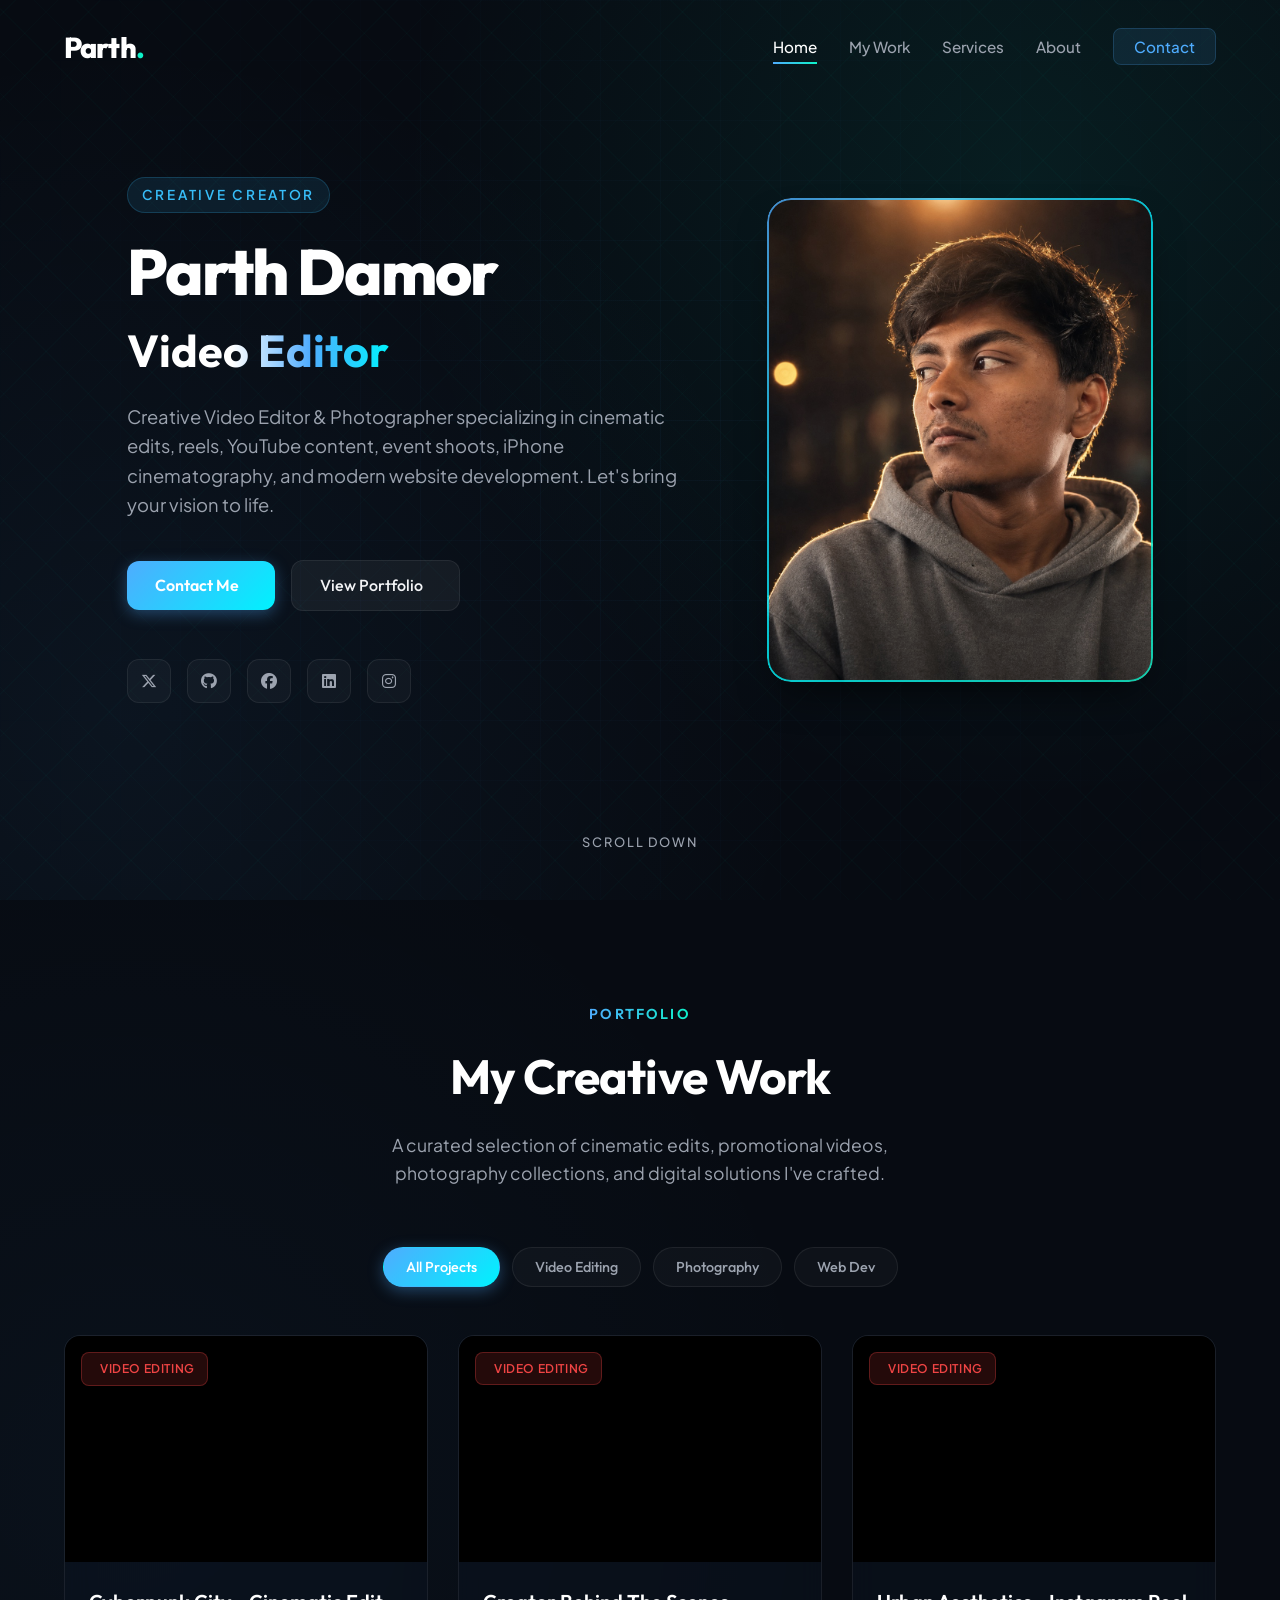
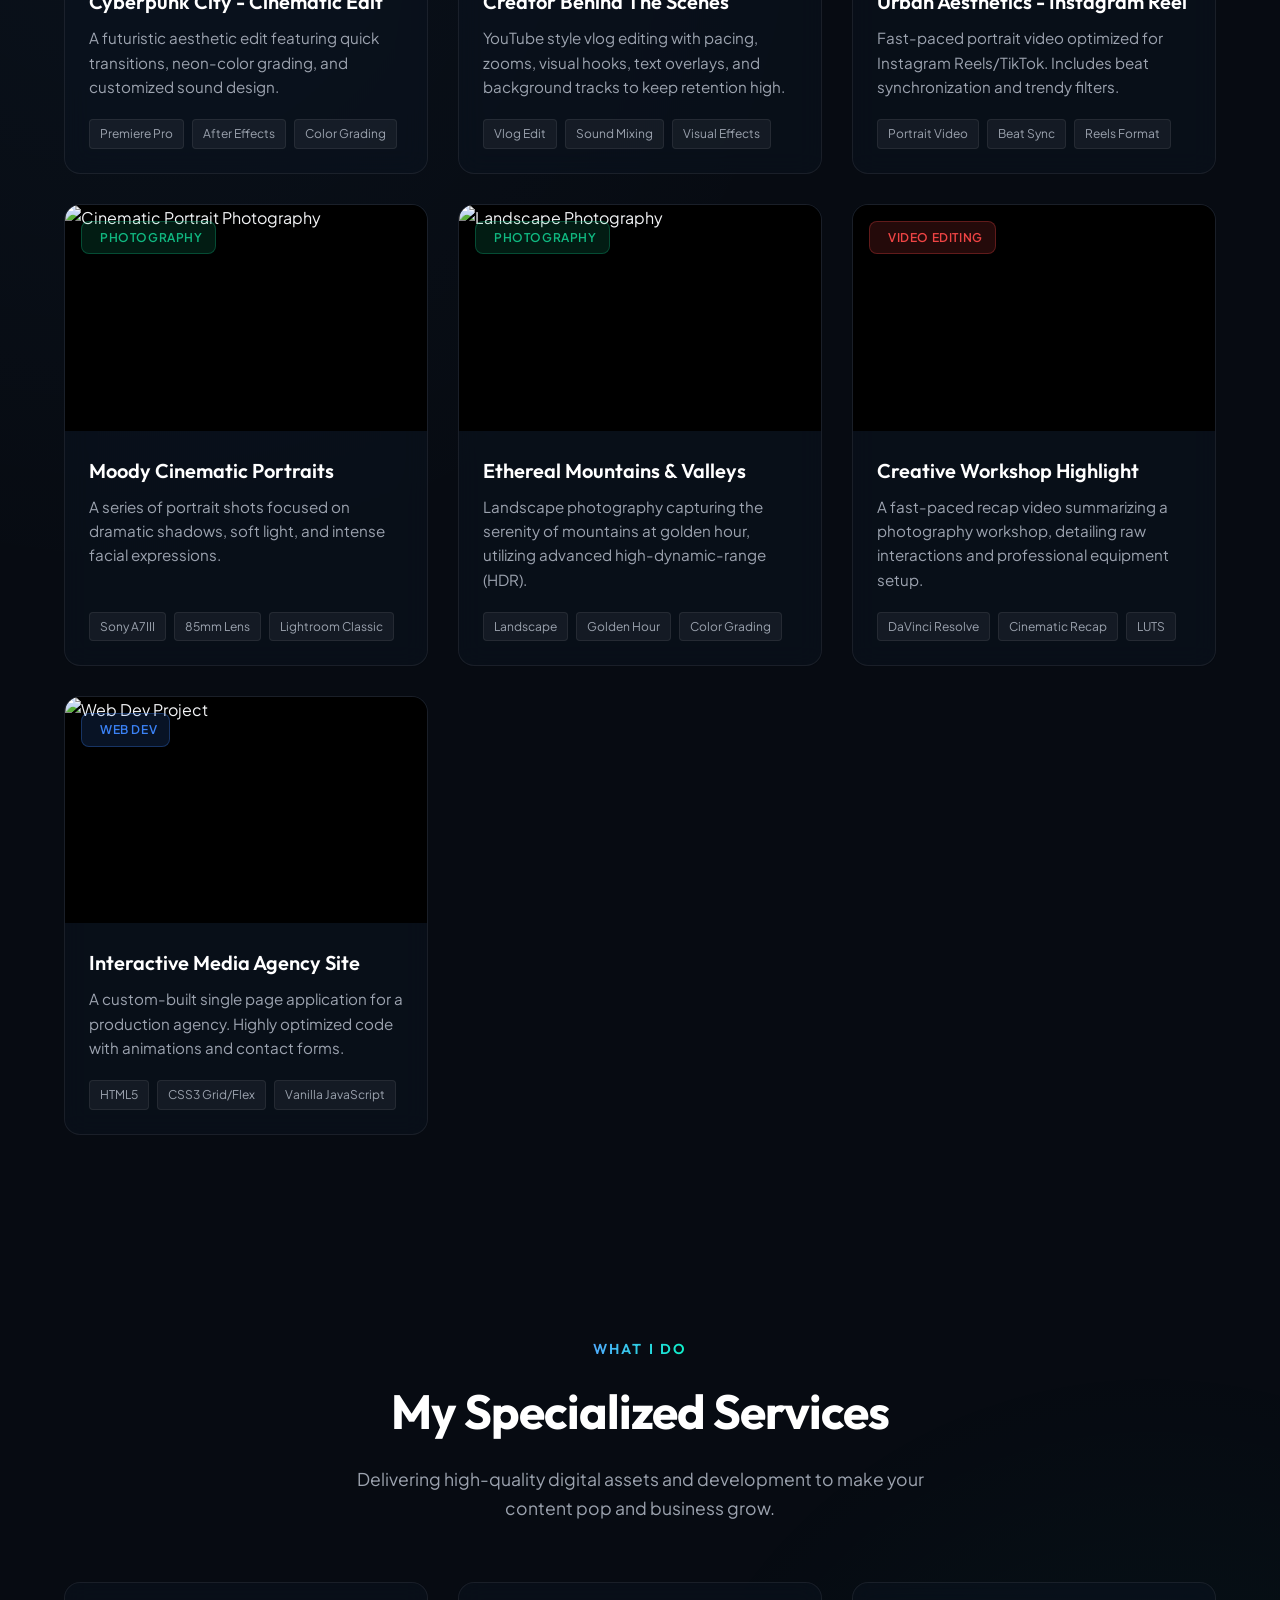
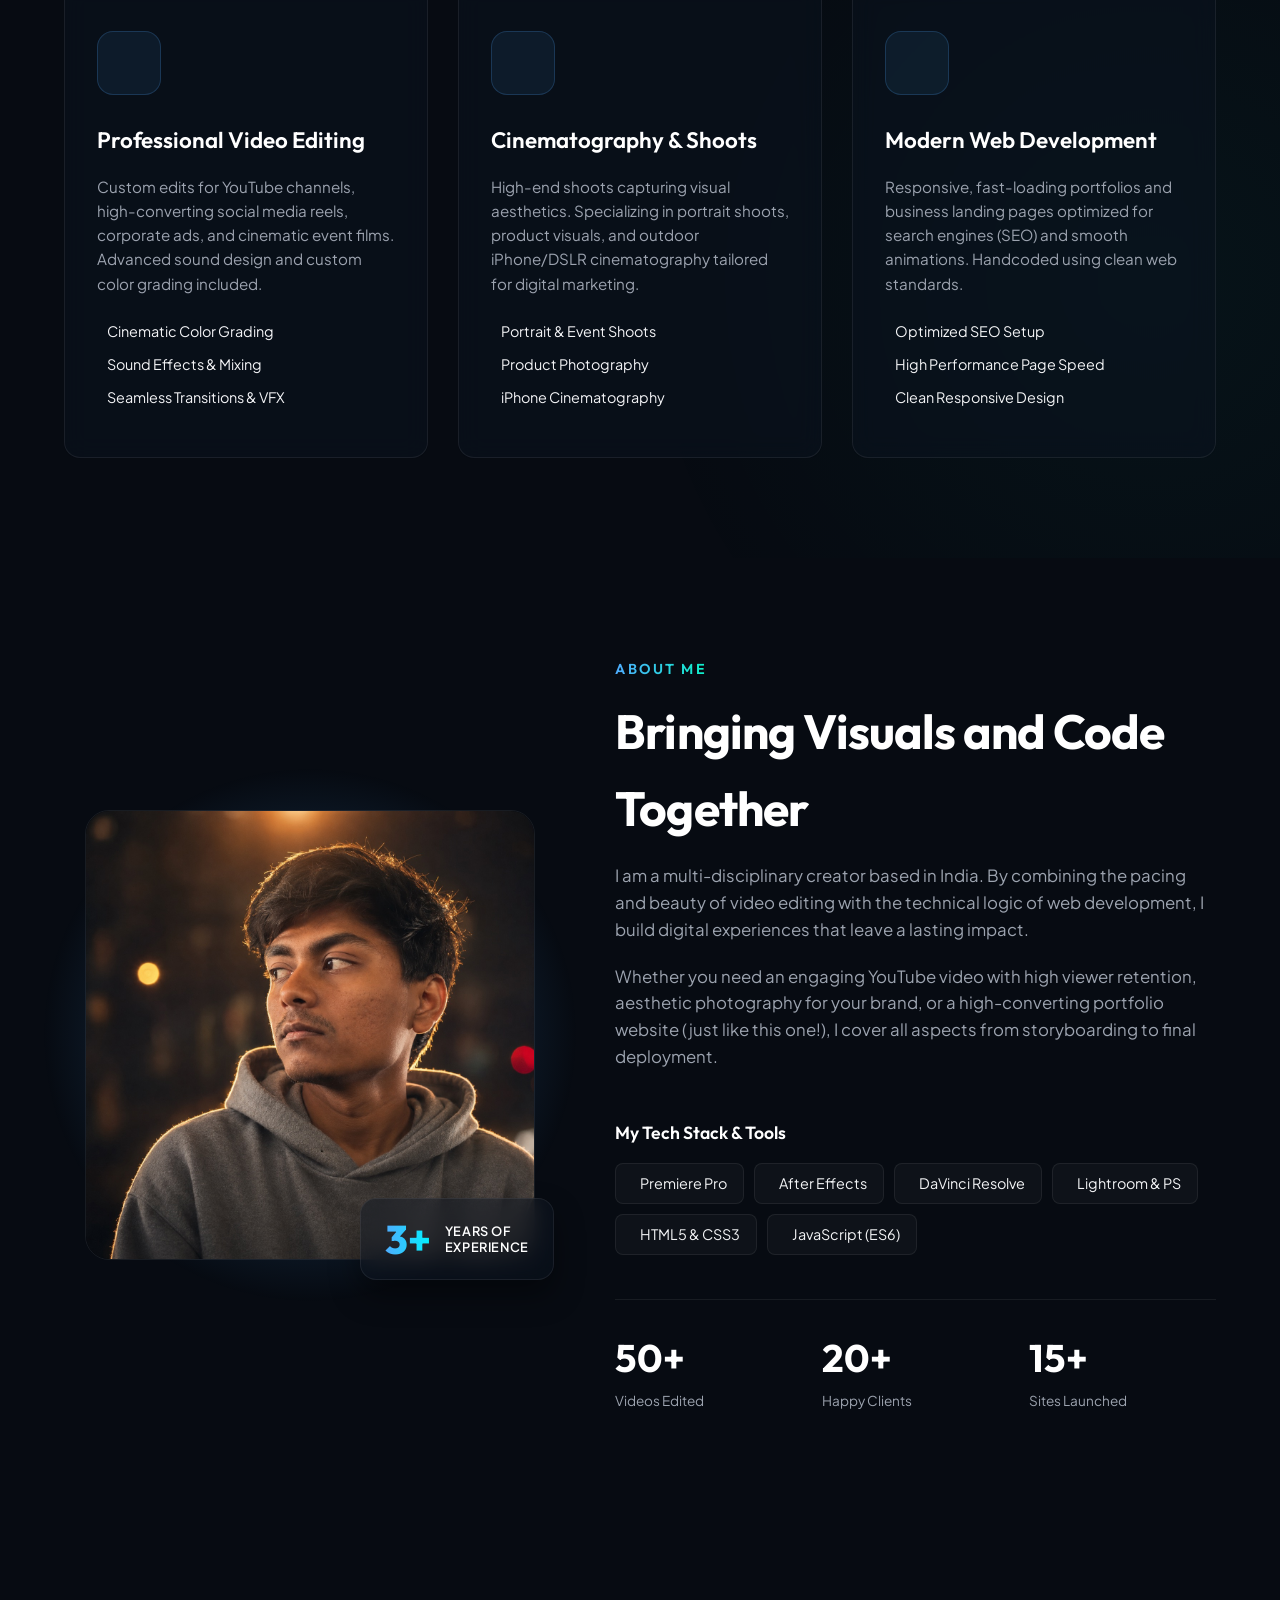
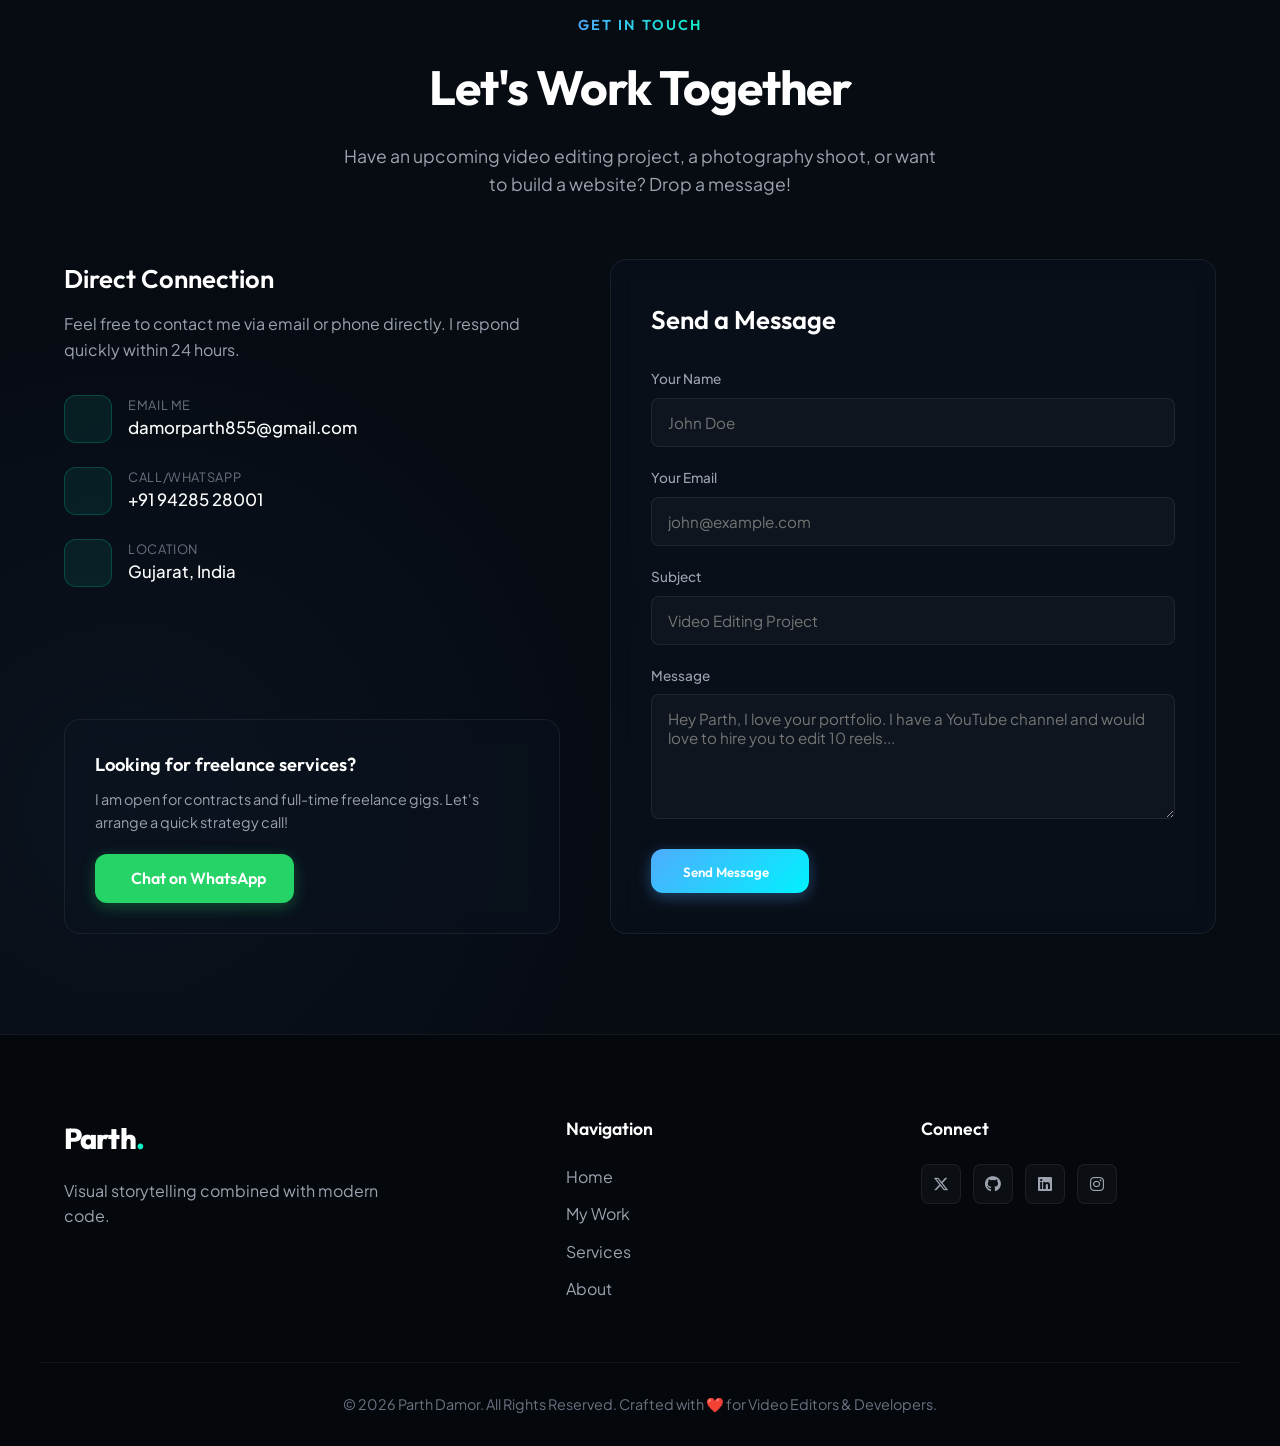
==== commit e0191c28: "b" ====
--- a/index.html
+++ b/index.html
@@ -30,6 +30,9 @@
 
     <!-- Lucide Icons for modern, clean visual language -->
     <script src="https://unpkg.com/lucide@latest"></script>
+    
+    <!-- FontAwesome for brand icons (Lucide removed them) -->
+    <link rel="stylesheet" href="https://cdnjs.cloudflare.com/ajax/libs/font-awesome/6.5.1/css/all.min.css">
 
     <!-- Custom CSS -->
     <link rel="stylesheet" href="style.css">
@@ -110,20 +113,20 @@
 
                     <div class="social-links" id="hero-socials">
                         <a href="https://x.com/parthdamor" target="_blank" aria-label="X" class="social-icon" id="social-x">
-            <i data-lucide="twitter"></i>
-        </a>
+                            <i class="fa-brands fa-x-twitter"></i>
+                        </a>
                         <a href="https://github.com/parthdamor" target="_blank" aria-label="GitHub" class="social-icon" id="social-github">
-            <i data-lucide="github"></i>
-        </a>
+                            <i class="fa-brands fa-github"></i>
+                        </a>
                         <a href="https://facebook.com/parthdamor" target="_blank" aria-label="Facebook" class="social-icon" id="social-facebook">
-            <i data-lucide="facebook"></i>
-        </a>
+                            <i class="fa-brands fa-facebook"></i>
+                        </a>
                         <a href="https://linkedin.com" target="_blank" aria-label="LinkedIn" class="social-icon" id="social-linkedin">
-                            <i data-lucide="linkedin"></i>
+                            <i class="fa-brands fa-linkedin"></i>
                         </a>
                         <a href="https://instagram.com/parthdamor" target="_blank" aria-label="Instagram" class="social-icon" id="social-instagram">
-            <i data-lucide="instagram"></i>
-        </a>
+                            <i class="fa-brands fa-instagram"></i>
+                        </a>
                     </div>
                 </div>
 
@@ -550,10 +553,10 @@
             <div class="footer-socials">
                 <h4 class="footer-title">Connect</h4>
                 <div class="social-grid">
-                    <a href="https://twitter.com" target="_blank" aria-label="Twitter / X"><i data-lucide="twitter"></i></a>
-                    <a href="https://github.com" target="_blank" aria-label="GitHub"><i data-lucide="github"></i></a>
-                    <a href="https://linkedin.com" target="_blank" aria-label="LinkedIn"><i data-lucide="linkedin"></i></a>
-                    <a href="https://instagram.com" target="_blank" aria-label="Instagram"><i data-lucide="instagram"></i></a>
+                    <a href="https://twitter.com" target="_blank" aria-label="Twitter / X"><i class="fa-brands fa-x-twitter"></i></a>
+                    <a href="https://github.com" target="_blank" aria-label="GitHub"><i class="fa-brands fa-github"></i></a>
+                    <a href="https://linkedin.com" target="_blank" aria-label="LinkedIn"><i class="fa-brands fa-linkedin"></i></a>
+                    <a href="https://instagram.com" target="_blank" aria-label="Instagram"><i class="fa-brands fa-instagram"></i></a>
                 </div>
             </div>
         </div>
--- a/style.css
+++ b/style.css
@@ -335,6 +335,7 @@
     display: flex;
     align-items: center;
     padding-top: 100px;
+    padding-bottom: 120px;
     background: radial-gradient(circle at 80% 20%, rgba(13, 242, 201, 0.08) 0%, transparent 50%),
                 radial-gradient(circle at 10% 80%, rgba(79, 172, 254, 0.06) 0%, transparent 50%);
     overflow: hidden;
@@ -386,6 +387,7 @@
     font-size: clamp(1.8rem, 3.5vw, 3rem);
     font-weight: 700;
     height: 1.4em;
+    width: 100%;
     position: relative;
     margin-bottom: 24px;
     overflow: hidden; /* prevent stacking overflow */
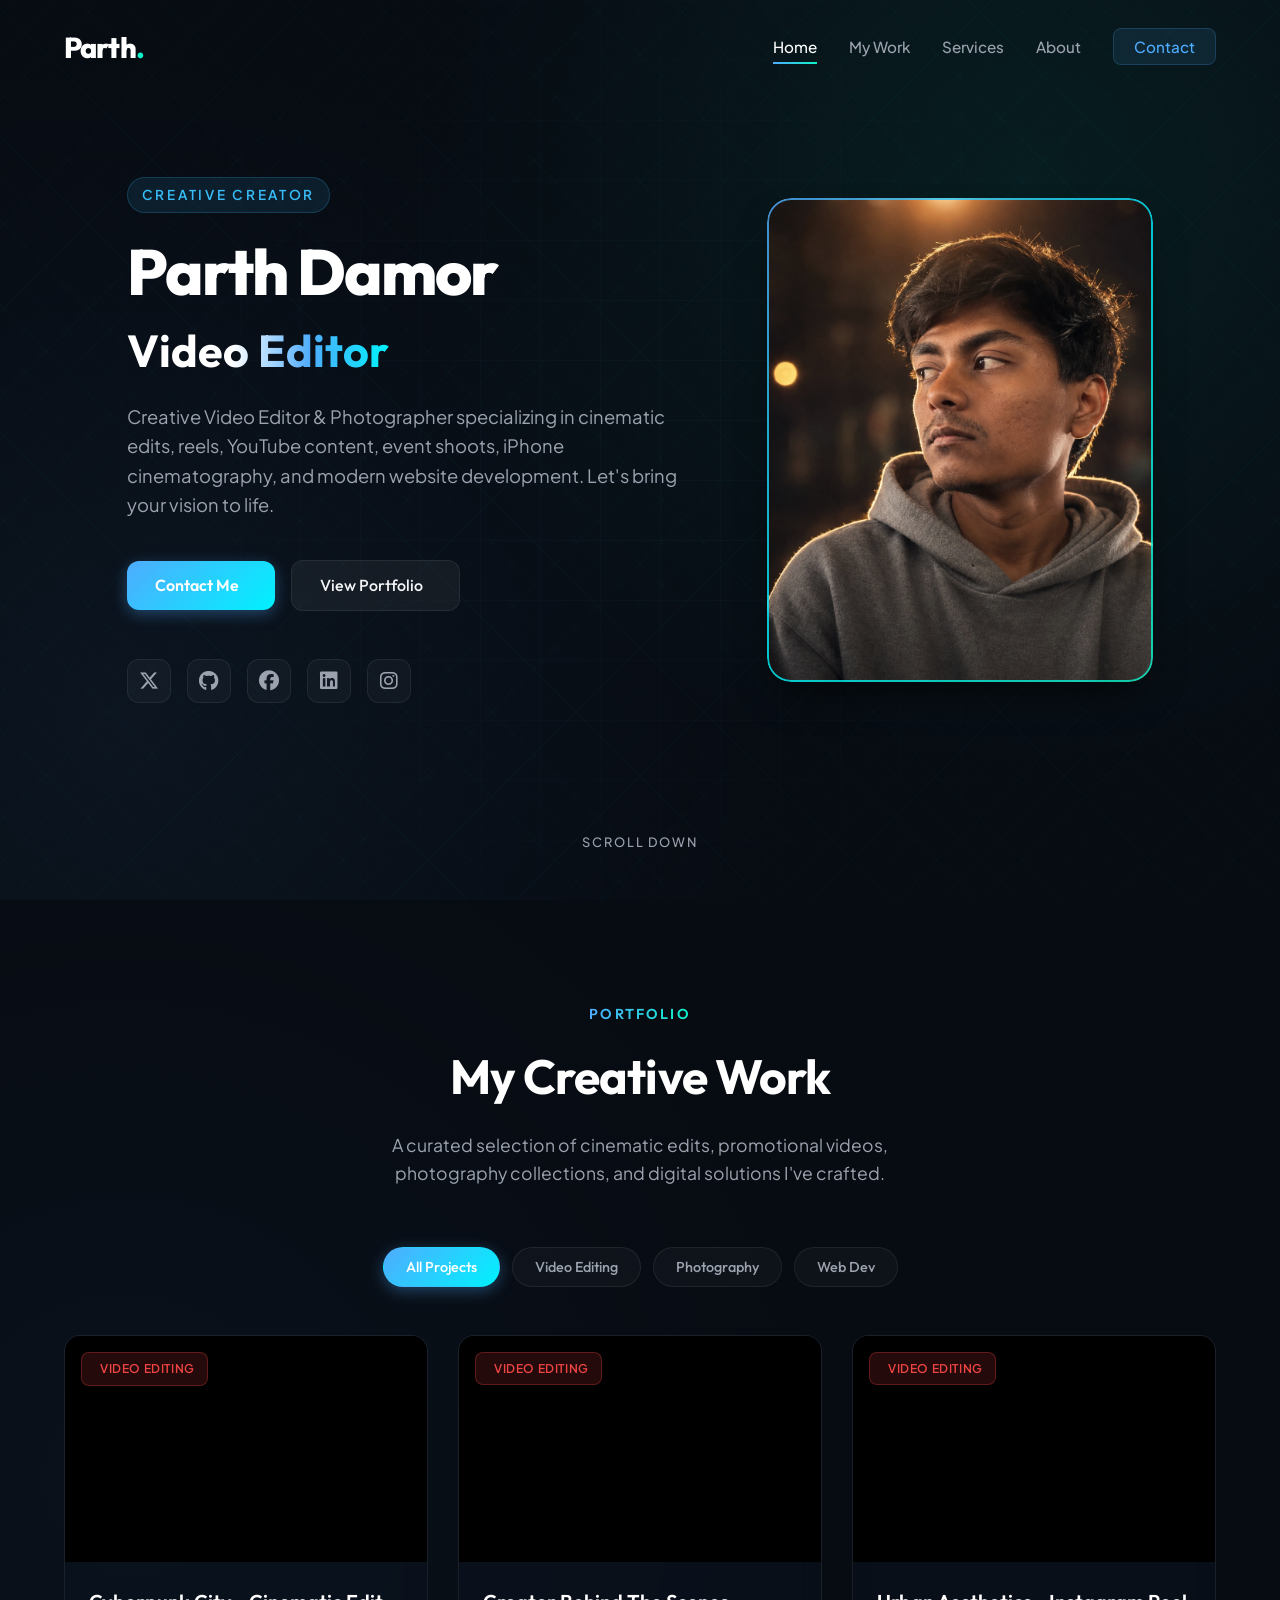
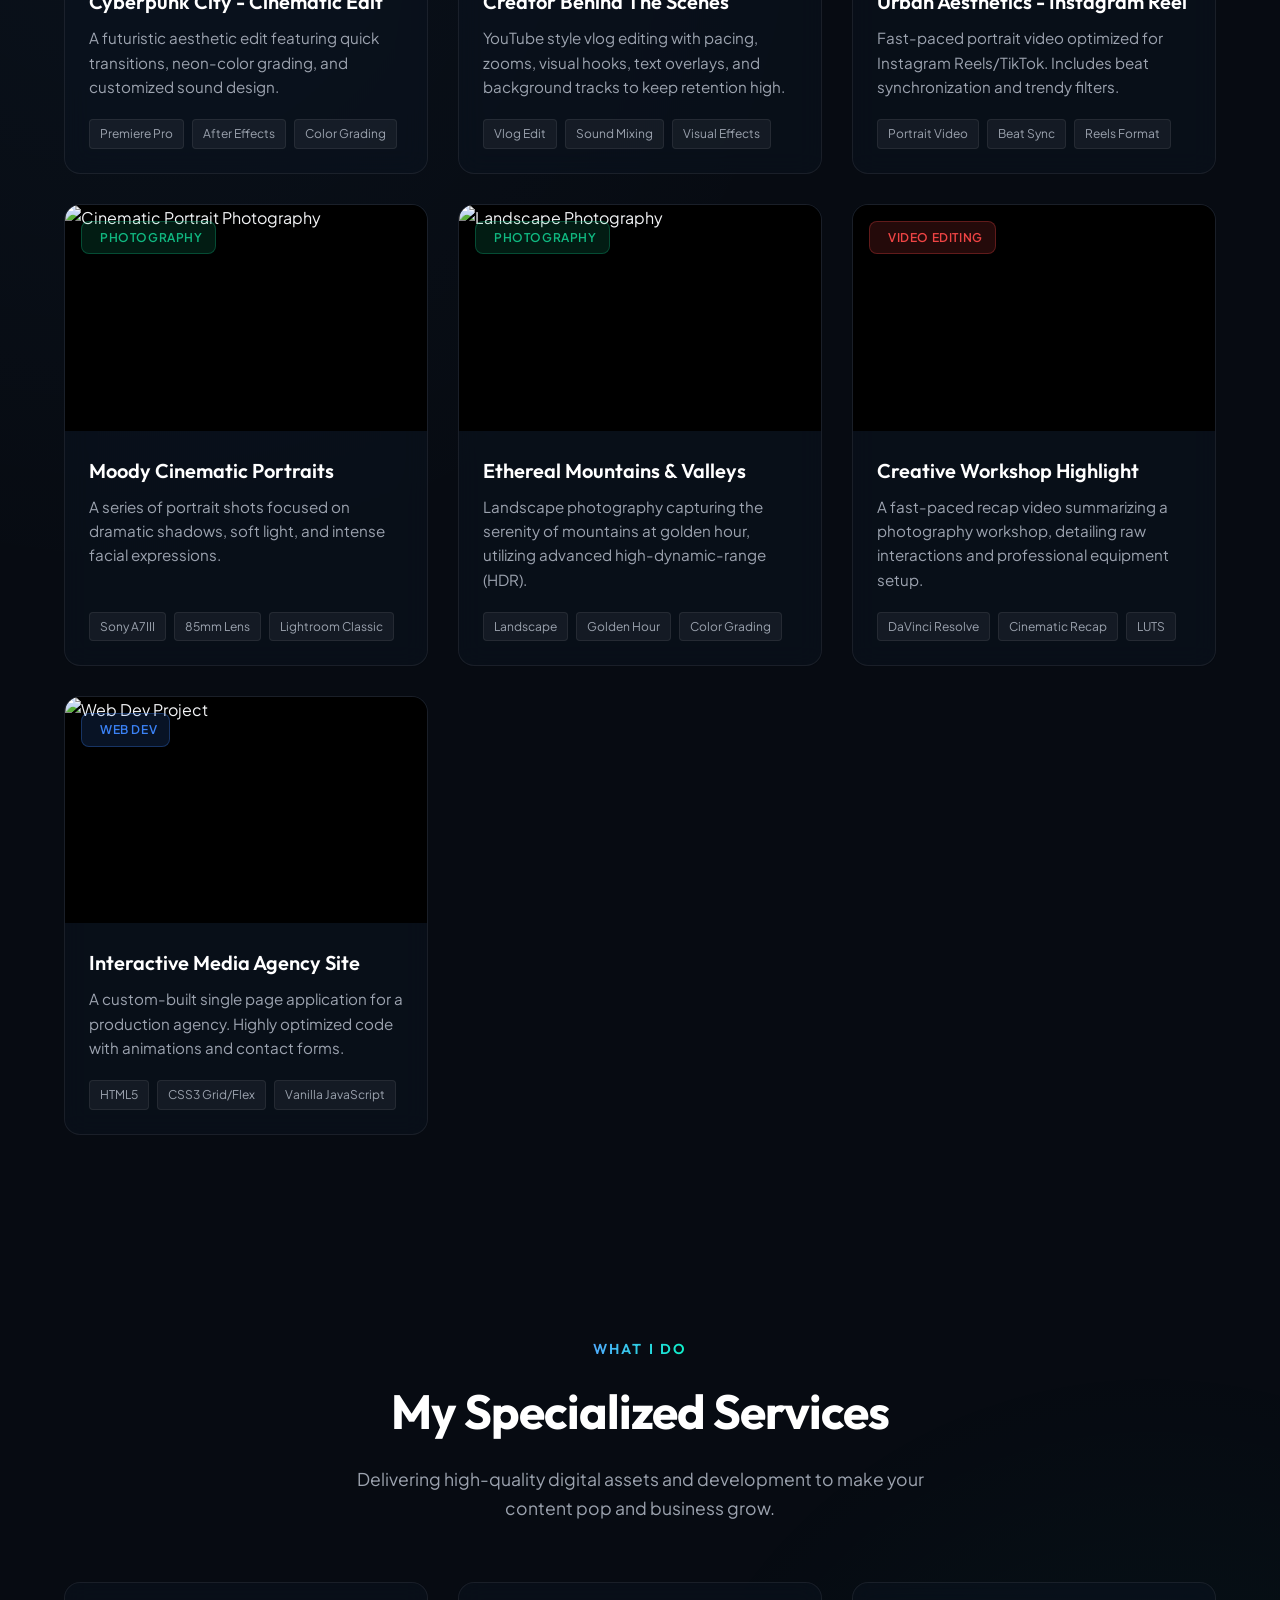
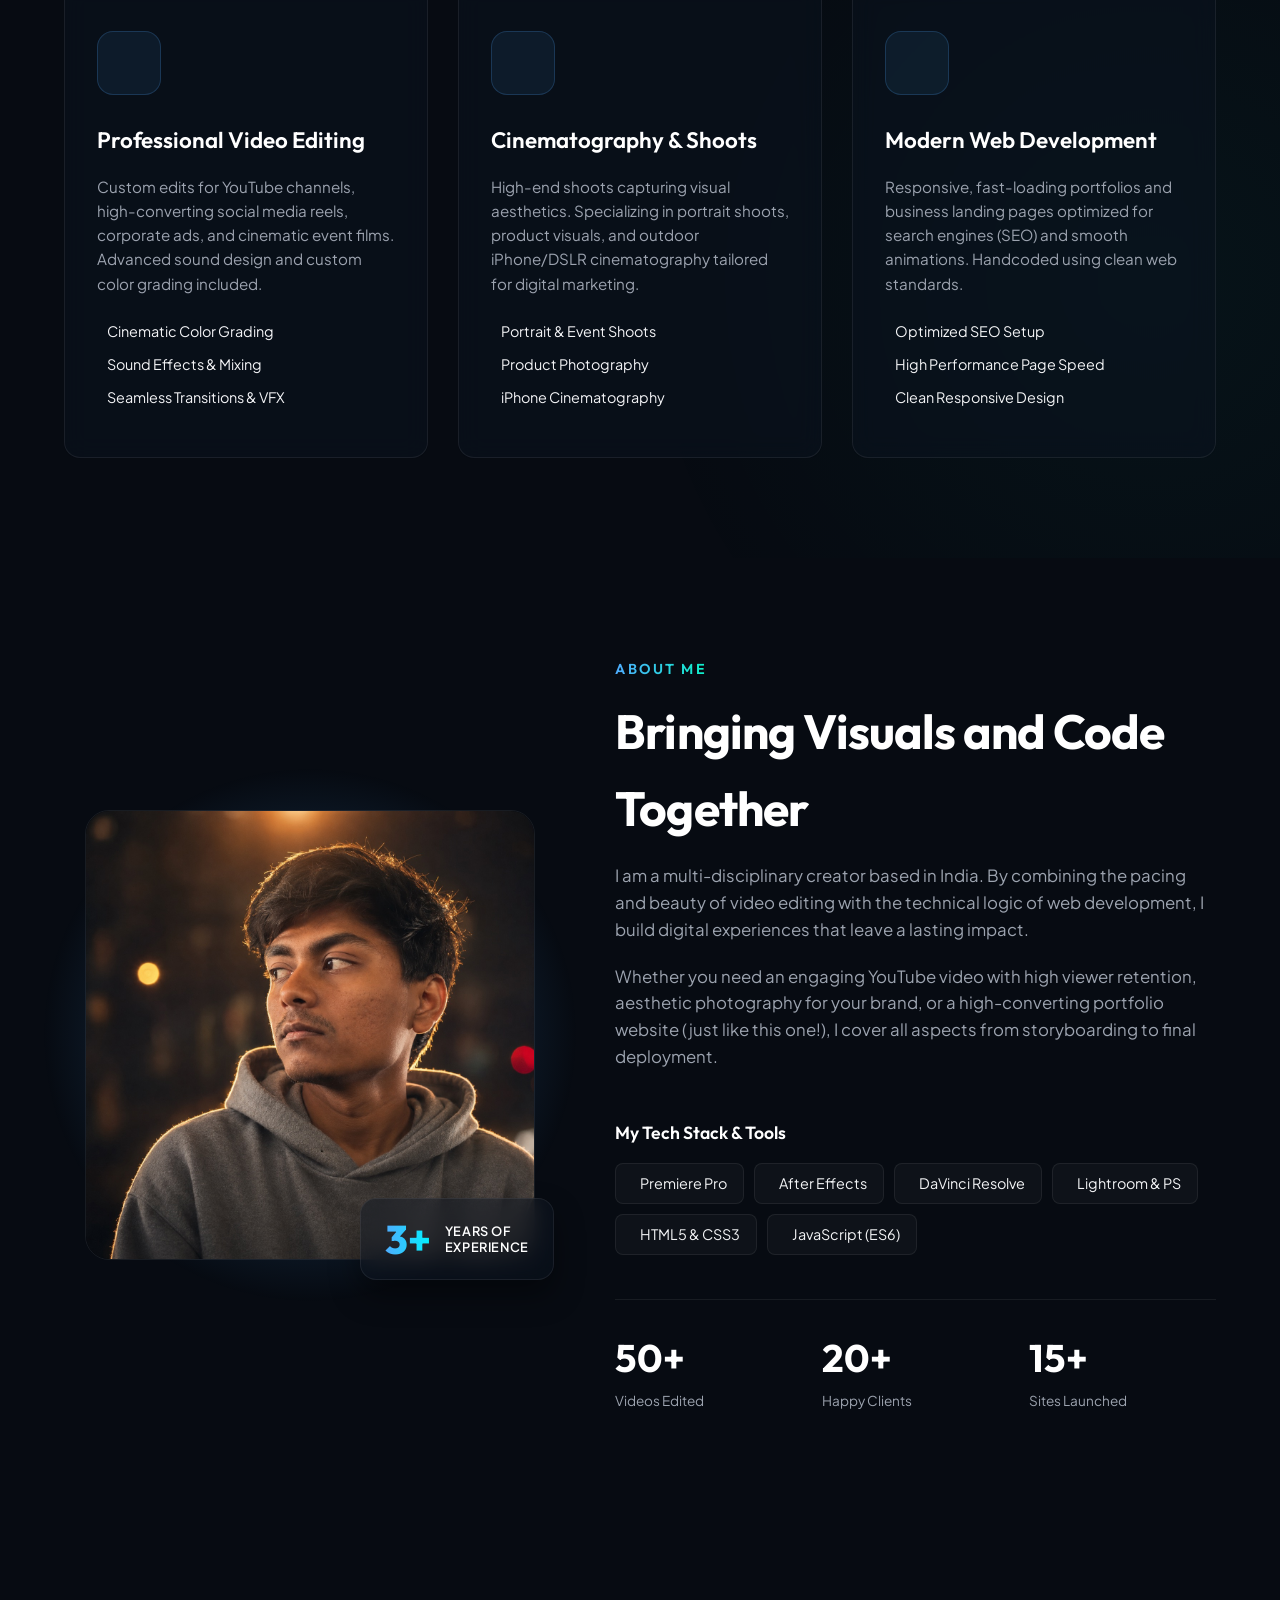
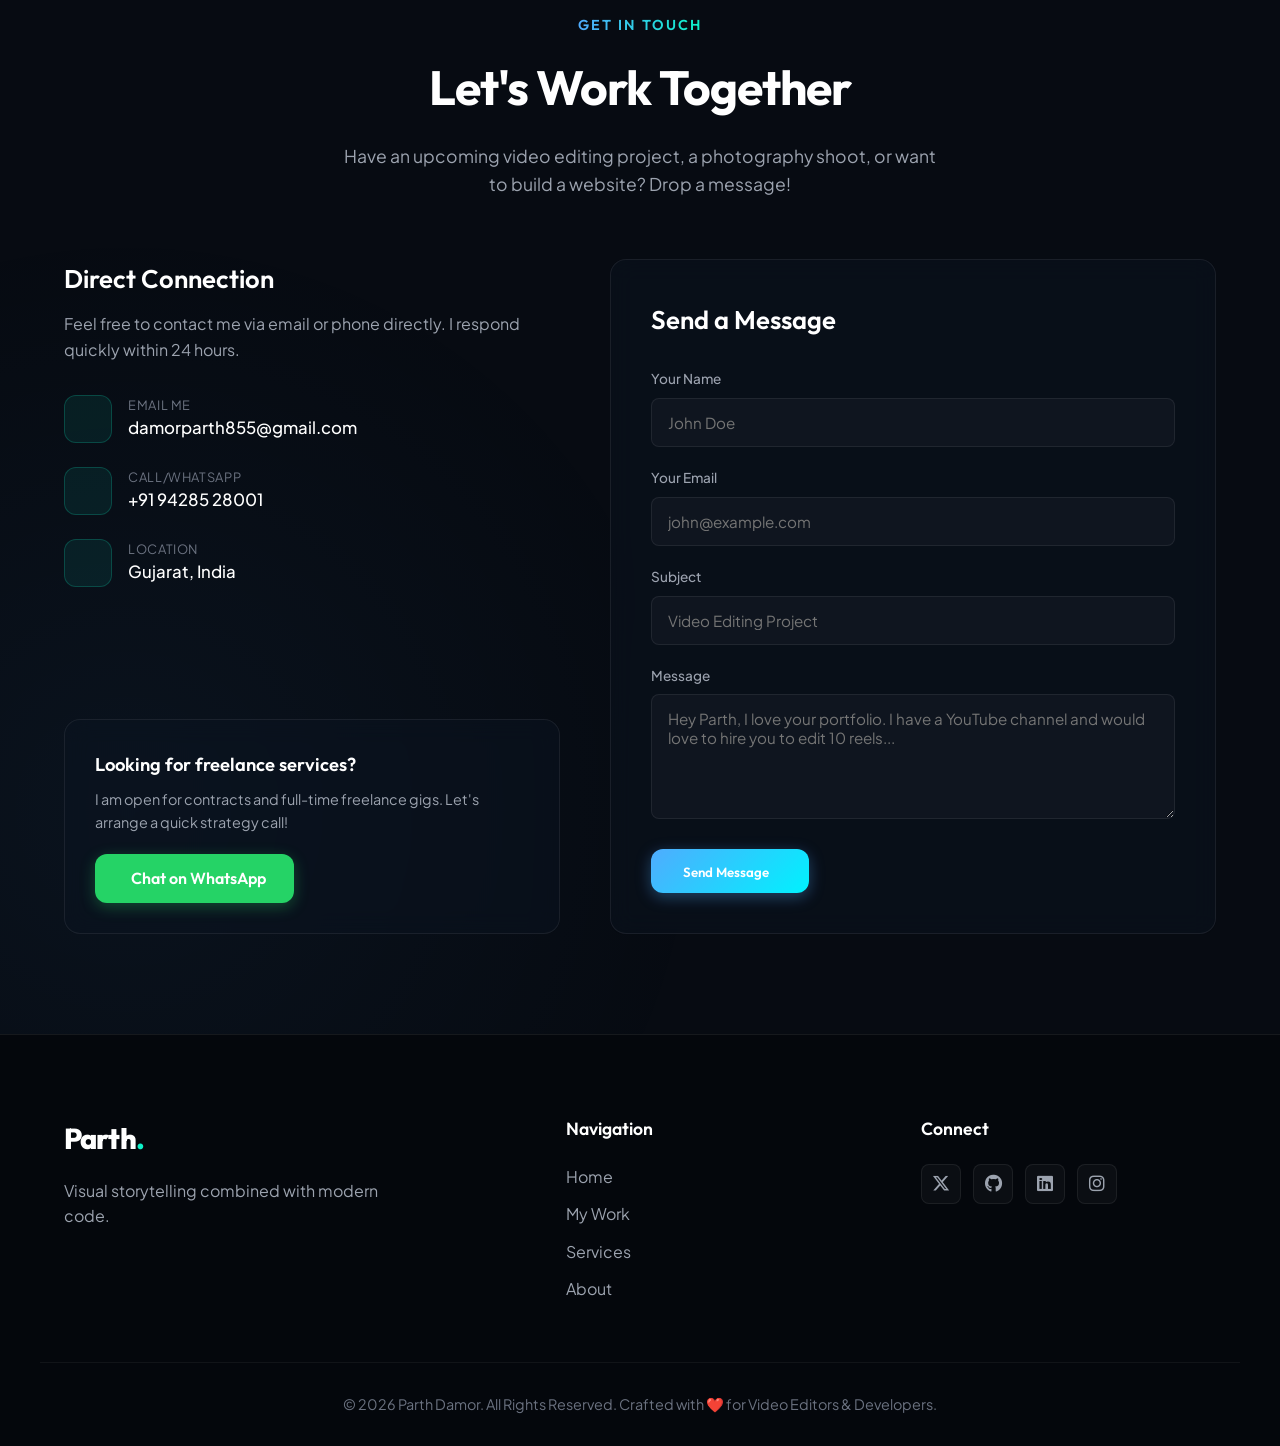
==== commit 19649534: "update update" ====
--- a/index.html
+++ b/index.html
@@ -9,17 +9,21 @@
     
     <!-- Open Graph / Facebook -->
     <meta property="og:type" content="website">
-    <meta property="og:url" content="https://parthdamor.github.io/">
-    <meta property="og:title" content="Parth Damor | Video Editor, Photographer & Developer">
+    <meta property="og:url" content="https://parthdamor12.github.io/parthdamor/">
+    <meta property="og:title" content="Parth Damor | Professional Video Editor & Web Developer">
     <meta property="og:description" content="Explore the creative portfolio of Parth Damor. High-end video editing, professional photography, and modern website development.">
-    <meta property="og:image" content="assets/profile.jpg">
+    <meta property="og:image" content="https://parthdamor12.github.io/parthdamor/assets/profile.jpg">
 
     <!-- Twitter -->
     <meta property="twitter:card" content="summary_large_image">
-    <meta property="twitter:url" content="https://parthdamor.github.io/">
-    <meta property="twitter:title" content="Parth Damor | Video Editor, Photographer & Developer">
+    <meta property="twitter:url" content="https://parthdamor12.github.io/parthdamor/">
+    <meta property="twitter:title" content="Parth Damor | Professional Video Editor & Web Developer">
     <meta property="twitter:description" content="Explore the creative portfolio of Parth Damor. High-end video editing, professional photography, and modern website development.">
-    <meta property="twitter:image" content="assets/profile.jpg">
+    <meta property="twitter:image" content="https://parthdamor12.github.io/parthdamor/assets/profile.jpg">
+
+    <!-- SEO Essentials -->
+    <meta name="robots" content="index, follow, max-image-preview:large, max-snippet:-1, max-video-preview:-1">
+    <link rel="canonical" href="https://parthdamor12.github.io/parthdamor/">
 
     <title>Parth Damor | Professional Video Editor, Photographer & Website Developer</title>
 
@@ -44,8 +48,8 @@
       "@type": "Person",
       "name": "Parth Damor",
       "jobTitle": "Video Editor & Photographer & Website Developer",
-      "url": "https://parthdamor.github.io",
-      "image": "https://parthdamor.github.io/assets/profile.jpg",
+      "url": "https://parthdamor12.github.io/parthdamor/",
+      "image": "https://parthdamor12.github.io/parthdamor/assets/profile.jpg",
       "description": "Creative Video Editor & Photographer specializing in cinematic edits, reels, YouTube content, event shoots, iPhone cinematography, and modern website development.",
       "sameAs": [
         "https://github.com/parthdamor",
--- a/style.css
+++ b/style.css
@@ -443,6 +443,10 @@
     border: 1px solid var(--border-color);
     color: var(--text-secondary);
     transition: all var(--transition-normal);
+}
+
+.social-icon i {
+    font-size: 20px;
 }
 
 .social-icon:hover {
@@ -1223,6 +1227,10 @@
     transition: all var(--transition-normal);
 }
 
+.footer-socials a i {
+    font-size: 18px;
+}
+
 .footer-socials a:hover {
     color: #fff;
     background: var(--primary);
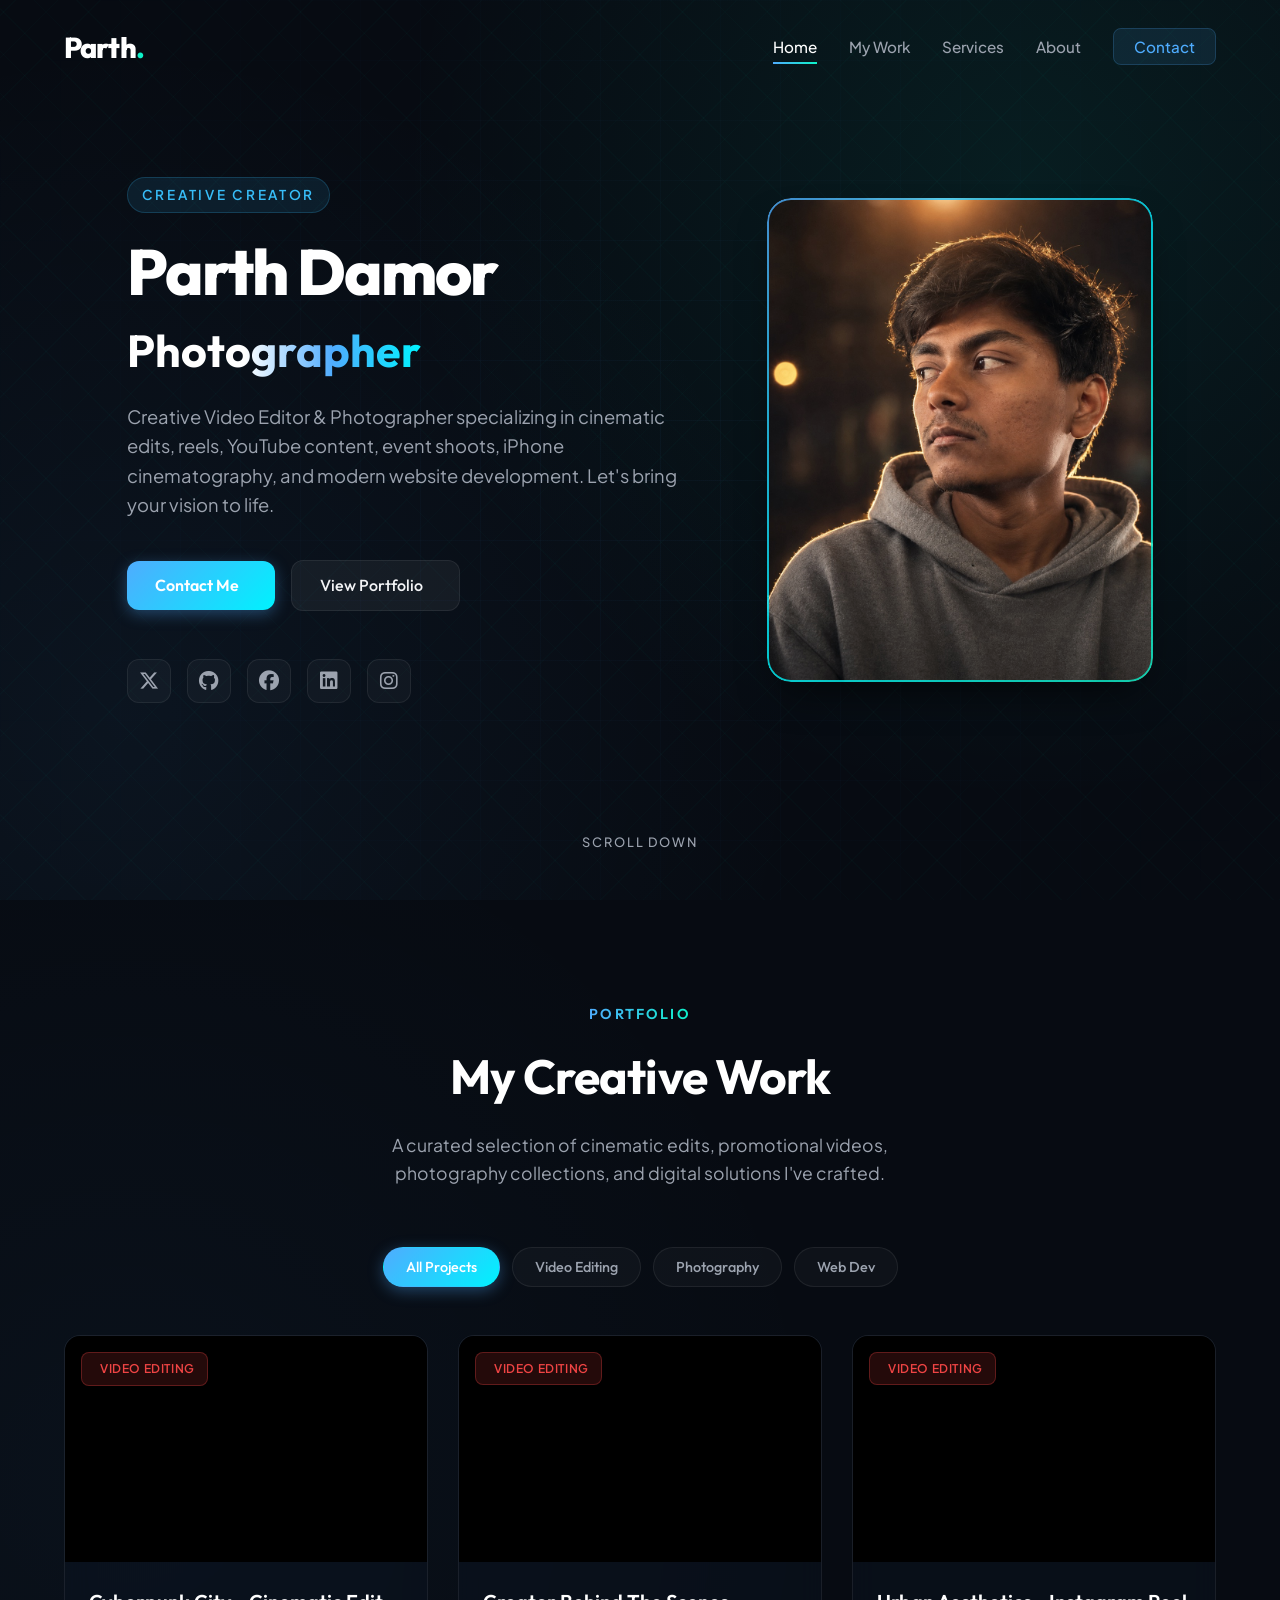
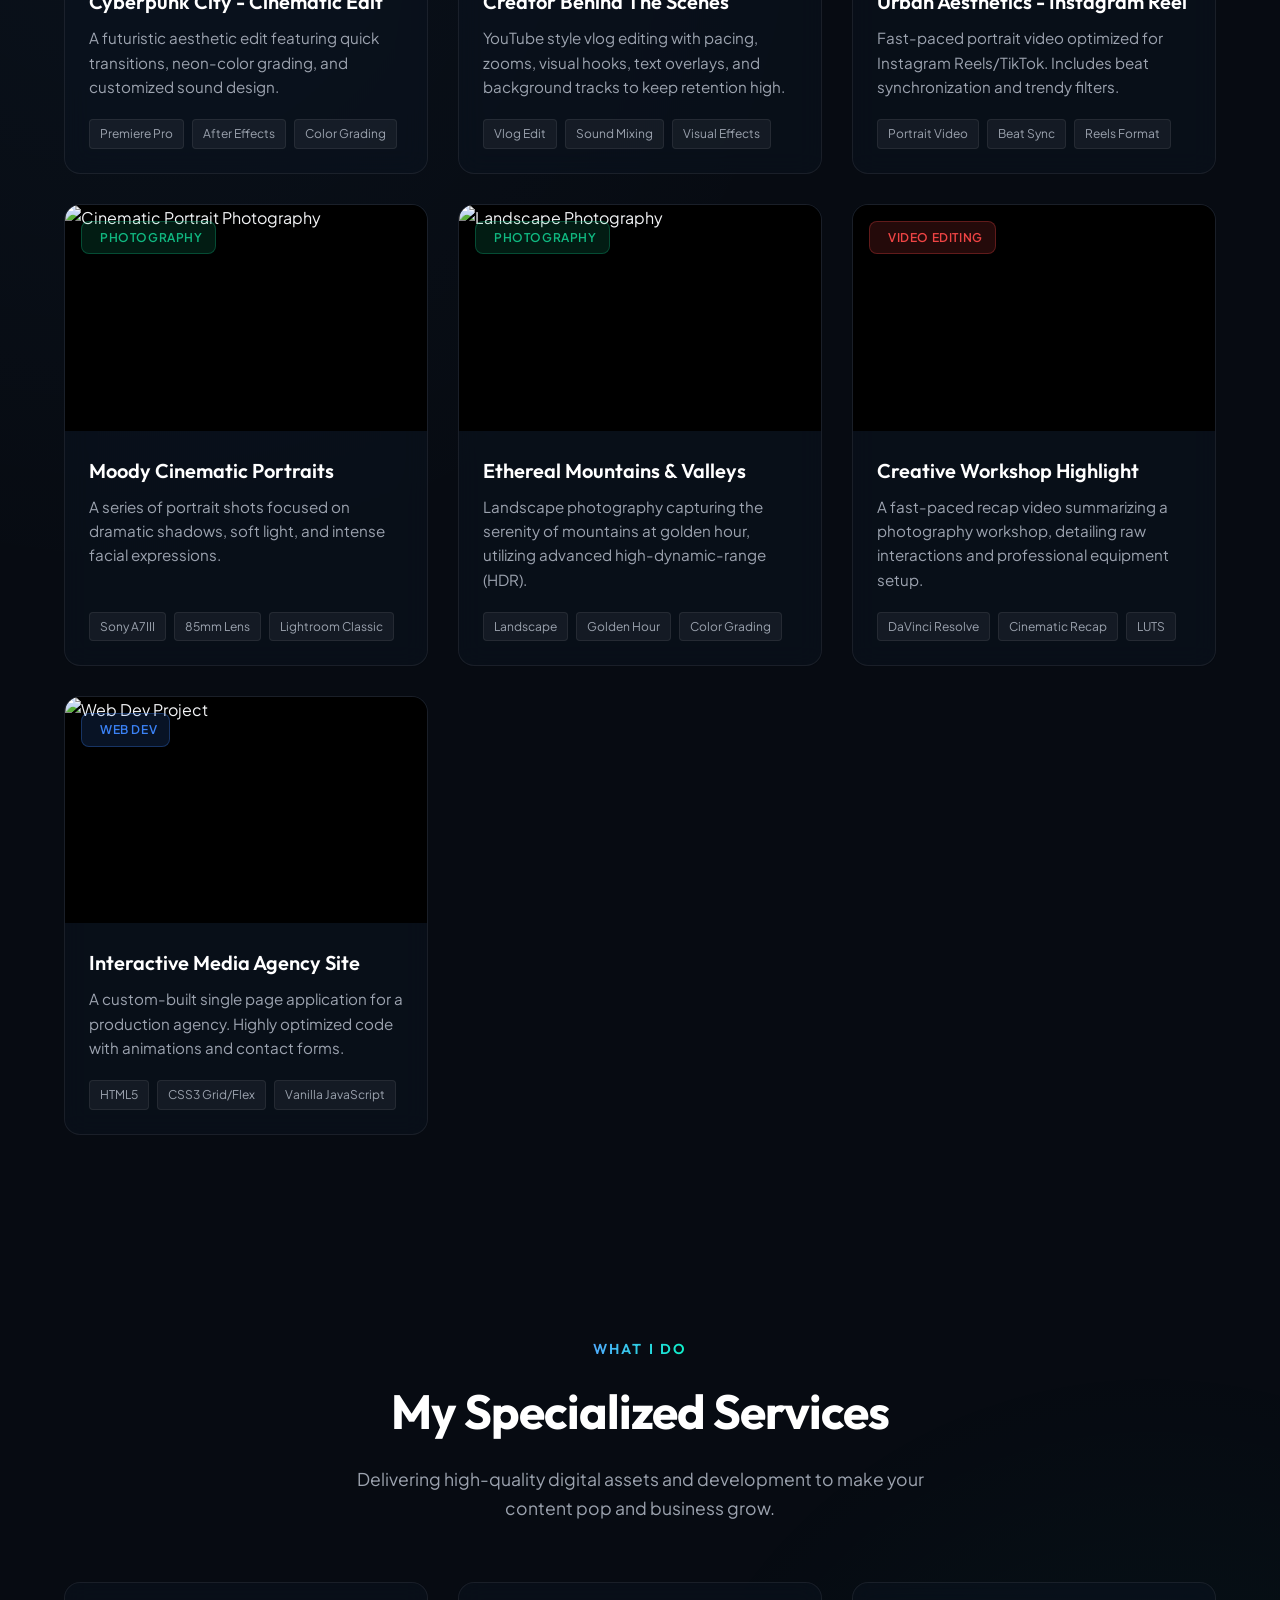
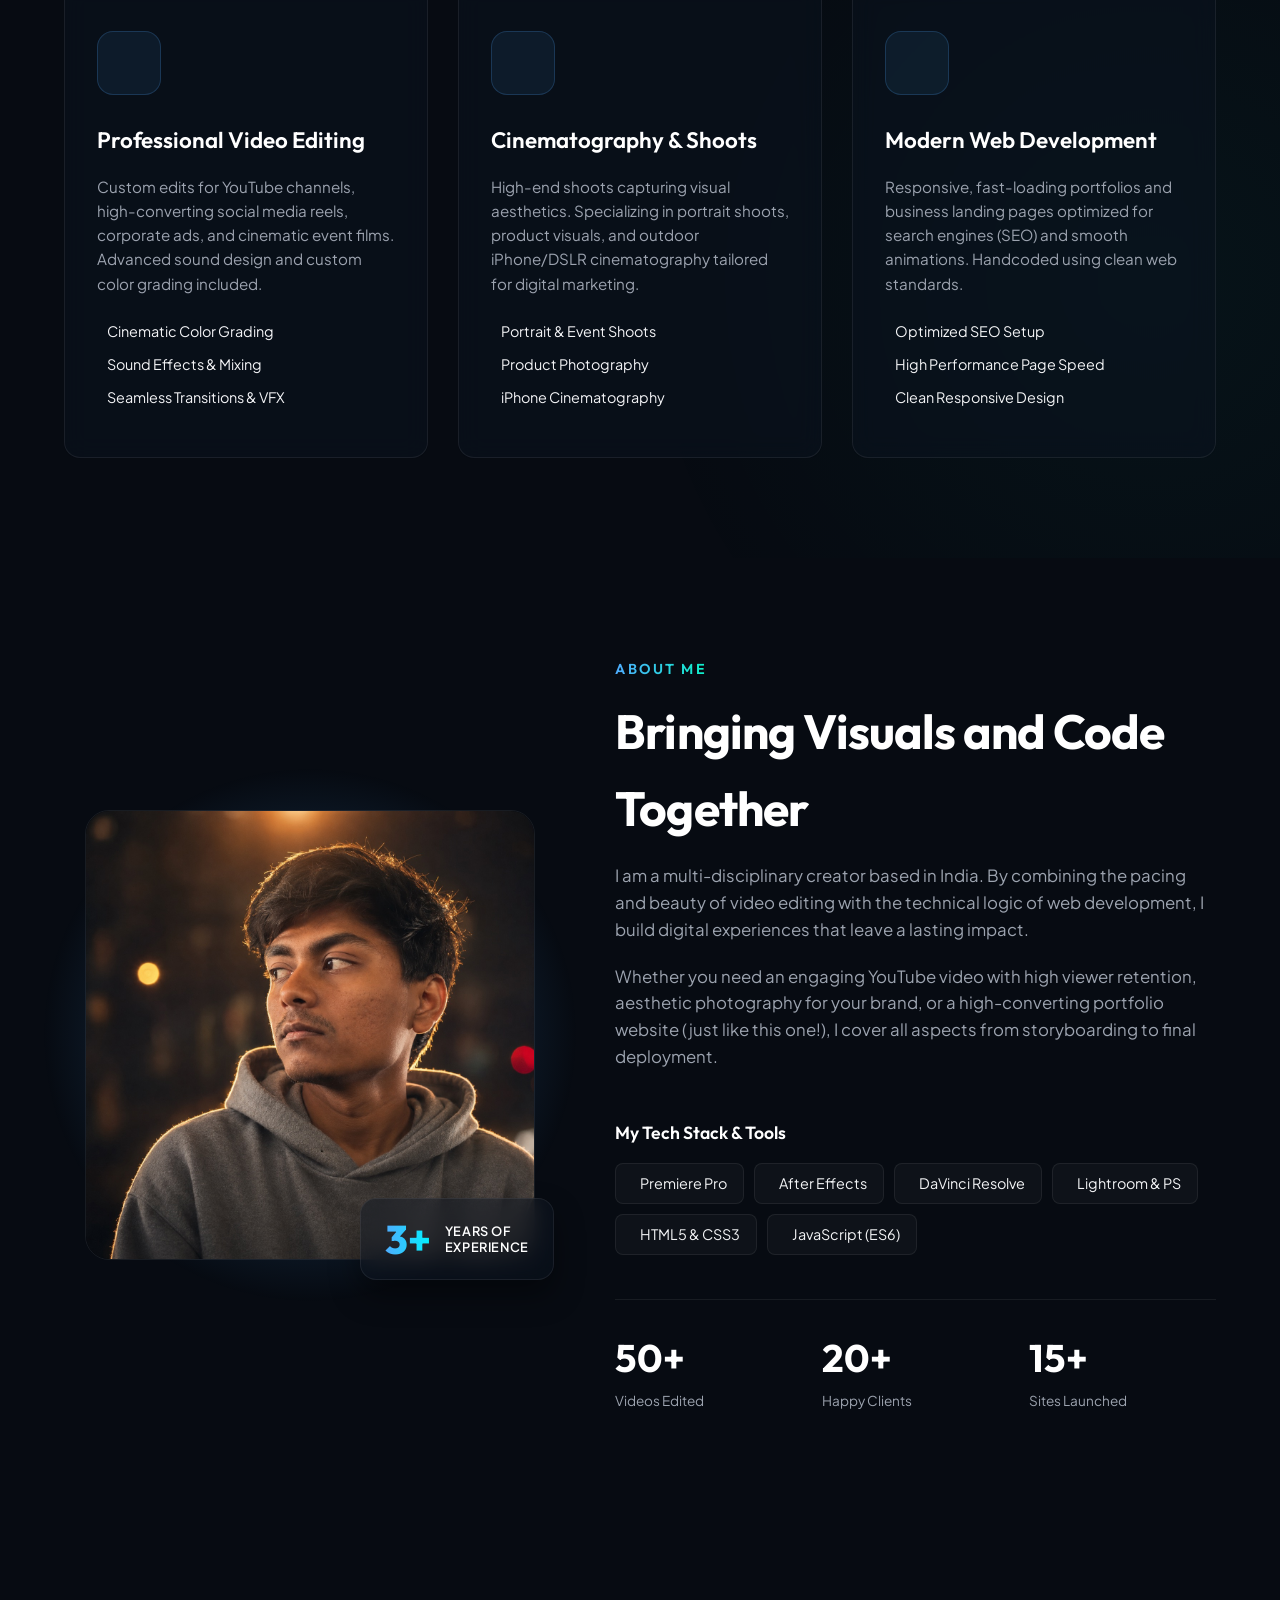
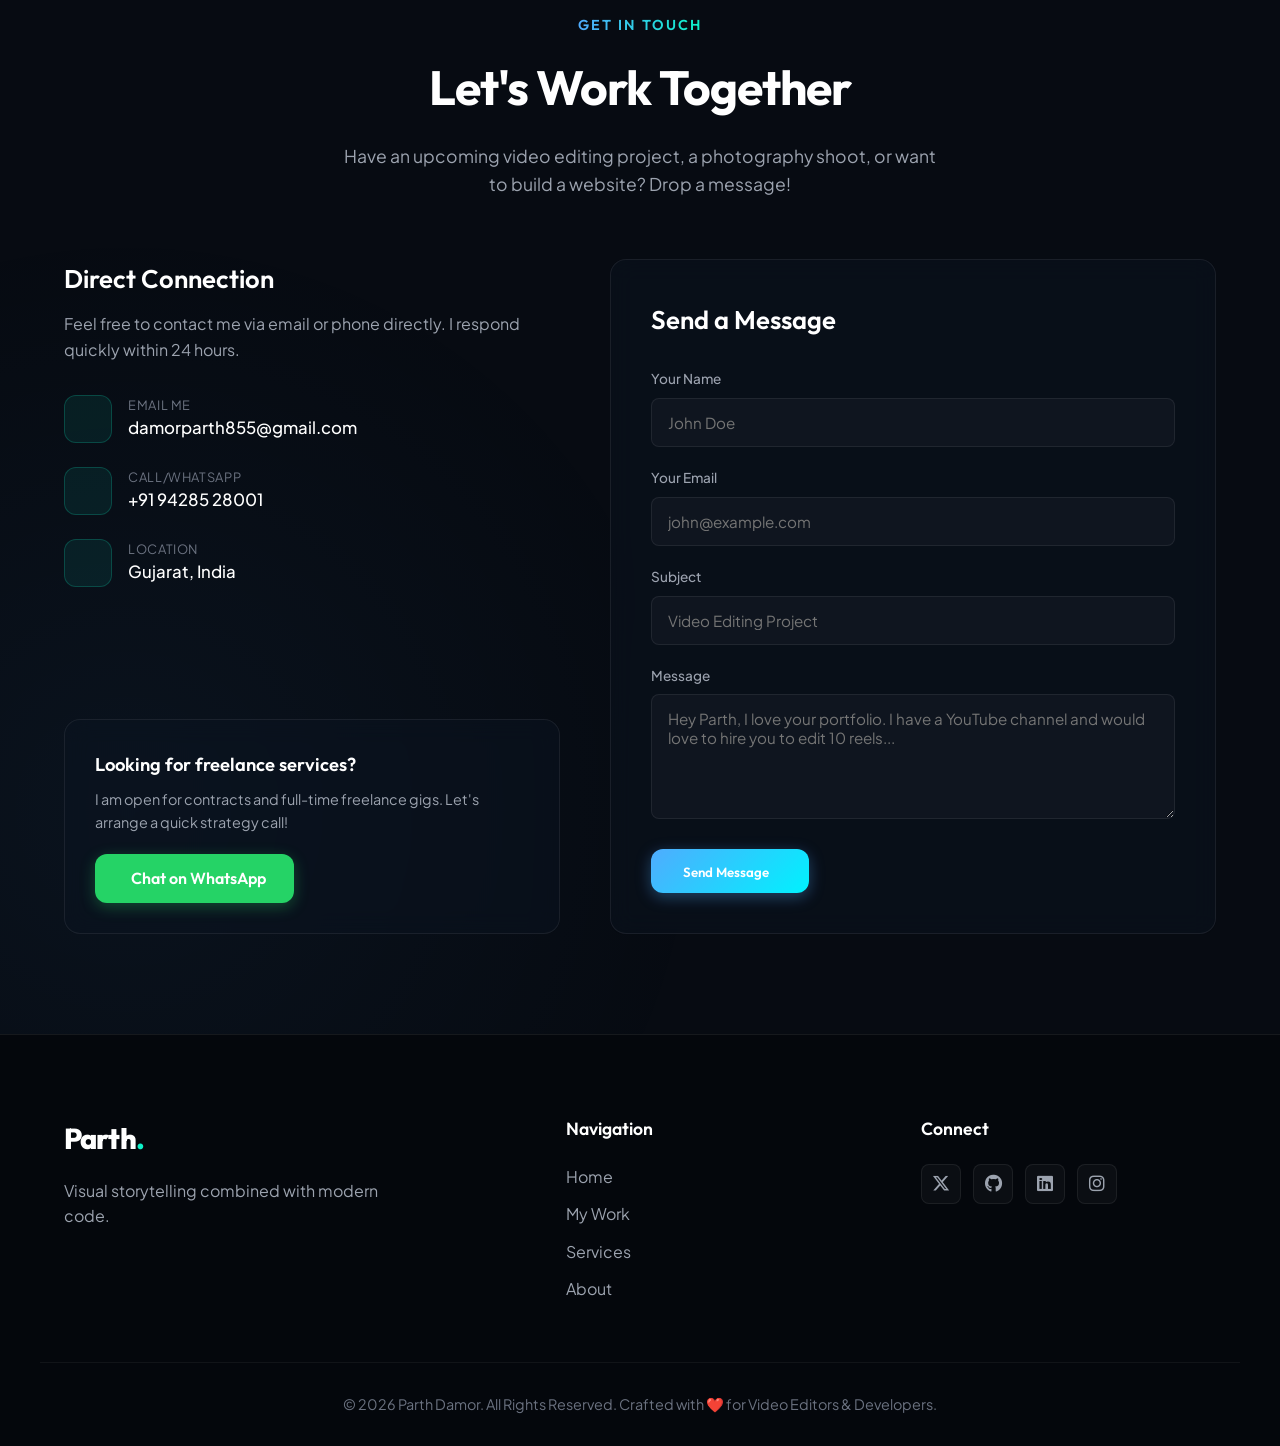
==== commit ea1118a3: "update update" ====
--- a/index.html
+++ b/index.html
@@ -128,7 +128,7 @@
                         <a href="https://linkedin.com" target="_blank" aria-label="LinkedIn" class="social-icon" id="social-linkedin">
                             <i class="fa-brands fa-linkedin"></i>
                         </a>
-                        <a href="https://instagram.com/parthdamor" target="_blank" aria-label="Instagram" class="social-icon" id="social-instagram">
+                        <a href="https://www.instagram.com/i_am_parth_damor?utm_source=ig_web_button_share_sheet&igsh=ZDNlZDc0MzIxNw==" target="_blank" aria-label="Instagram" class="social-icon" id="social-instagram">
                             <i class="fa-brands fa-instagram"></i>
                         </a>
                     </div>
@@ -485,7 +485,7 @@
                         <div class="cta-card card-glass">
                             <h4 class="cta-title">Looking for freelance services?</h4>
                             <p class="cta-desc">I am open for contracts and full-time freelance gigs. Let's arrange a quick strategy call!</p>
-                            <a href="https://wa.me/919999999999" class="btn btn-primary" id="btn-whatsapp-cta">
+                            <a href="https://wa.me/919428528001?text=Hi%20Parth%2C%20I%20am%20looking%20for%20your%20freelance%20services." class="btn btn-primary" id="btn-whatsapp-cta">
                                 <i data-lucide="message-square"></i>
                                 <span>Chat on WhatsApp</span>
                             </a>
@@ -560,7 +560,7 @@
                     <a href="https://twitter.com" target="_blank" aria-label="Twitter / X"><i class="fa-brands fa-x-twitter"></i></a>
                     <a href="https://github.com" target="_blank" aria-label="GitHub"><i class="fa-brands fa-github"></i></a>
                     <a href="https://linkedin.com" target="_blank" aria-label="LinkedIn"><i class="fa-brands fa-linkedin"></i></a>
-                    <a href="https://instagram.com" target="_blank" aria-label="Instagram"><i class="fa-brands fa-instagram"></i></a>
+                    <a href="https://www.instagram.com/i_am_parth_damor?utm_source=ig_web_button_share_sheet&igsh=ZDNlZDc0MzIxNw==" target="_blank" aria-label="Instagram"><i class="fa-brands fa-instagram"></i></a>
                 </div>
             </div>
         </div>
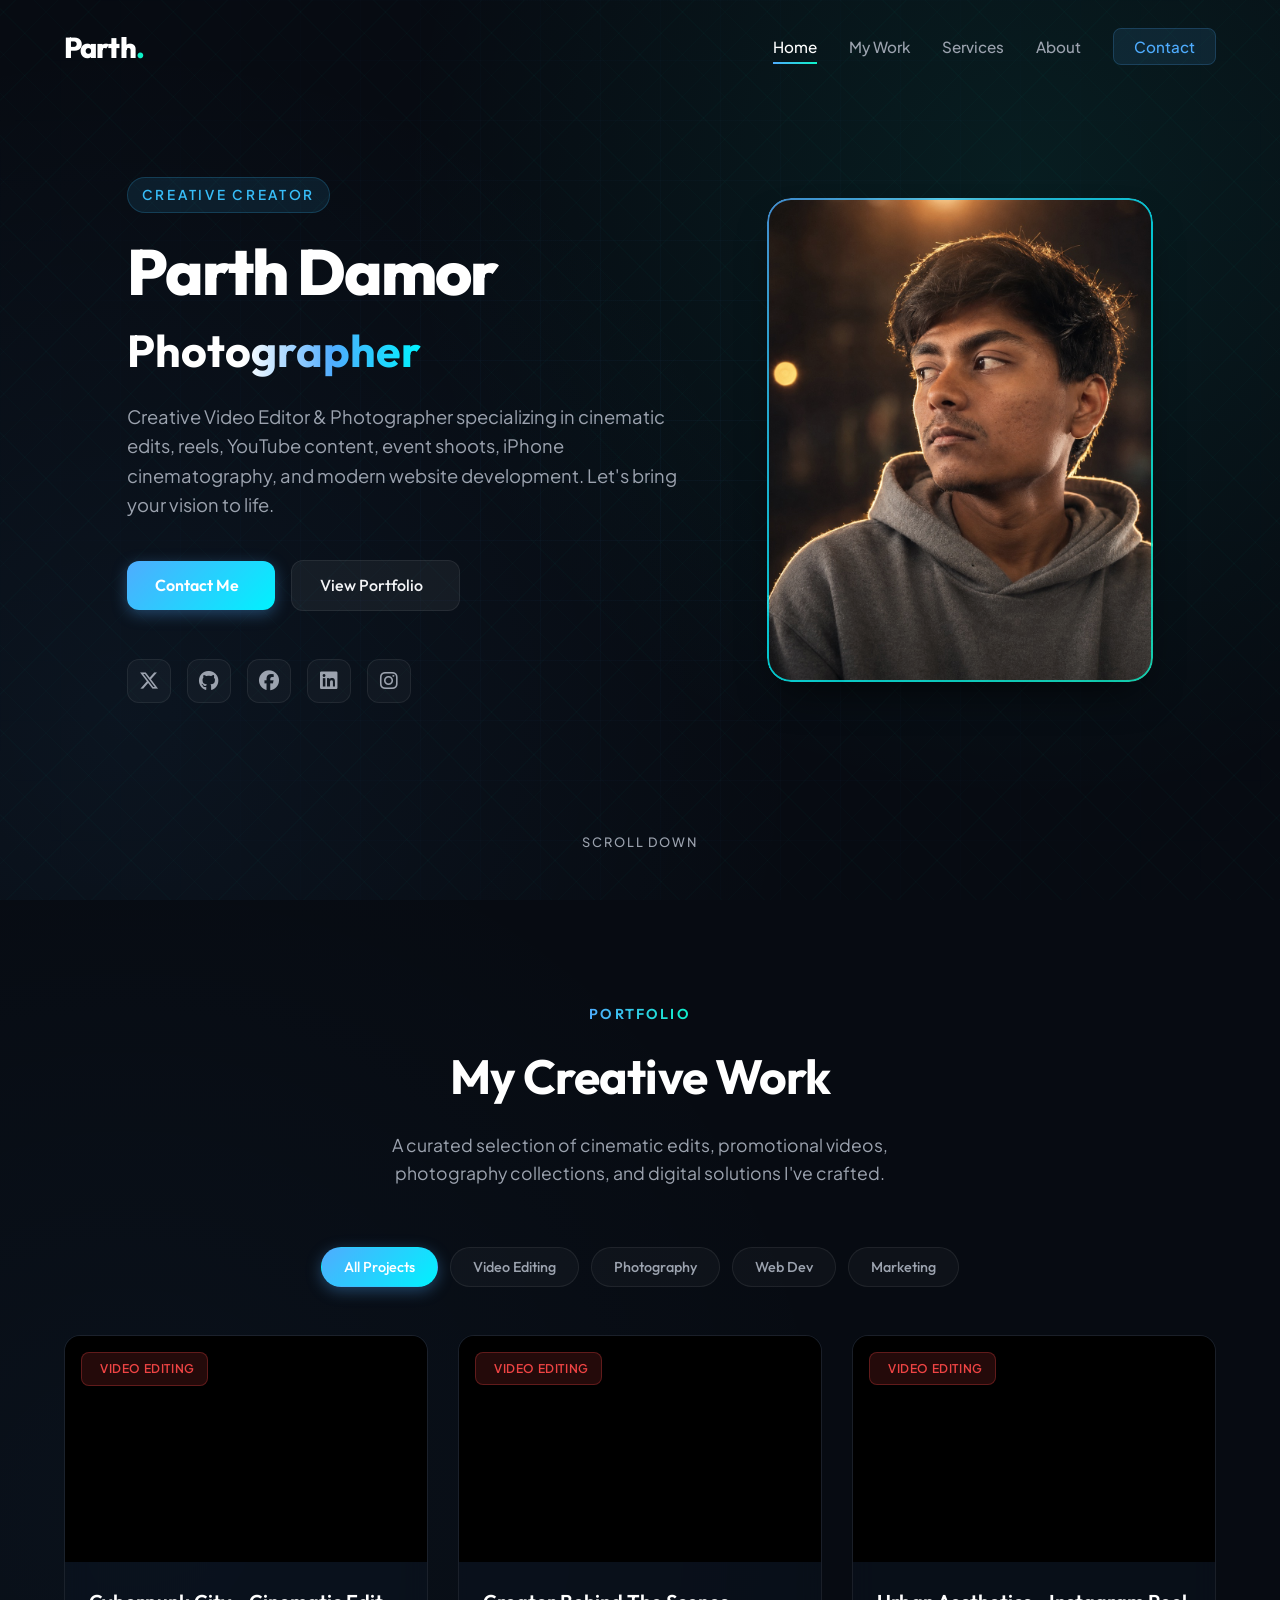
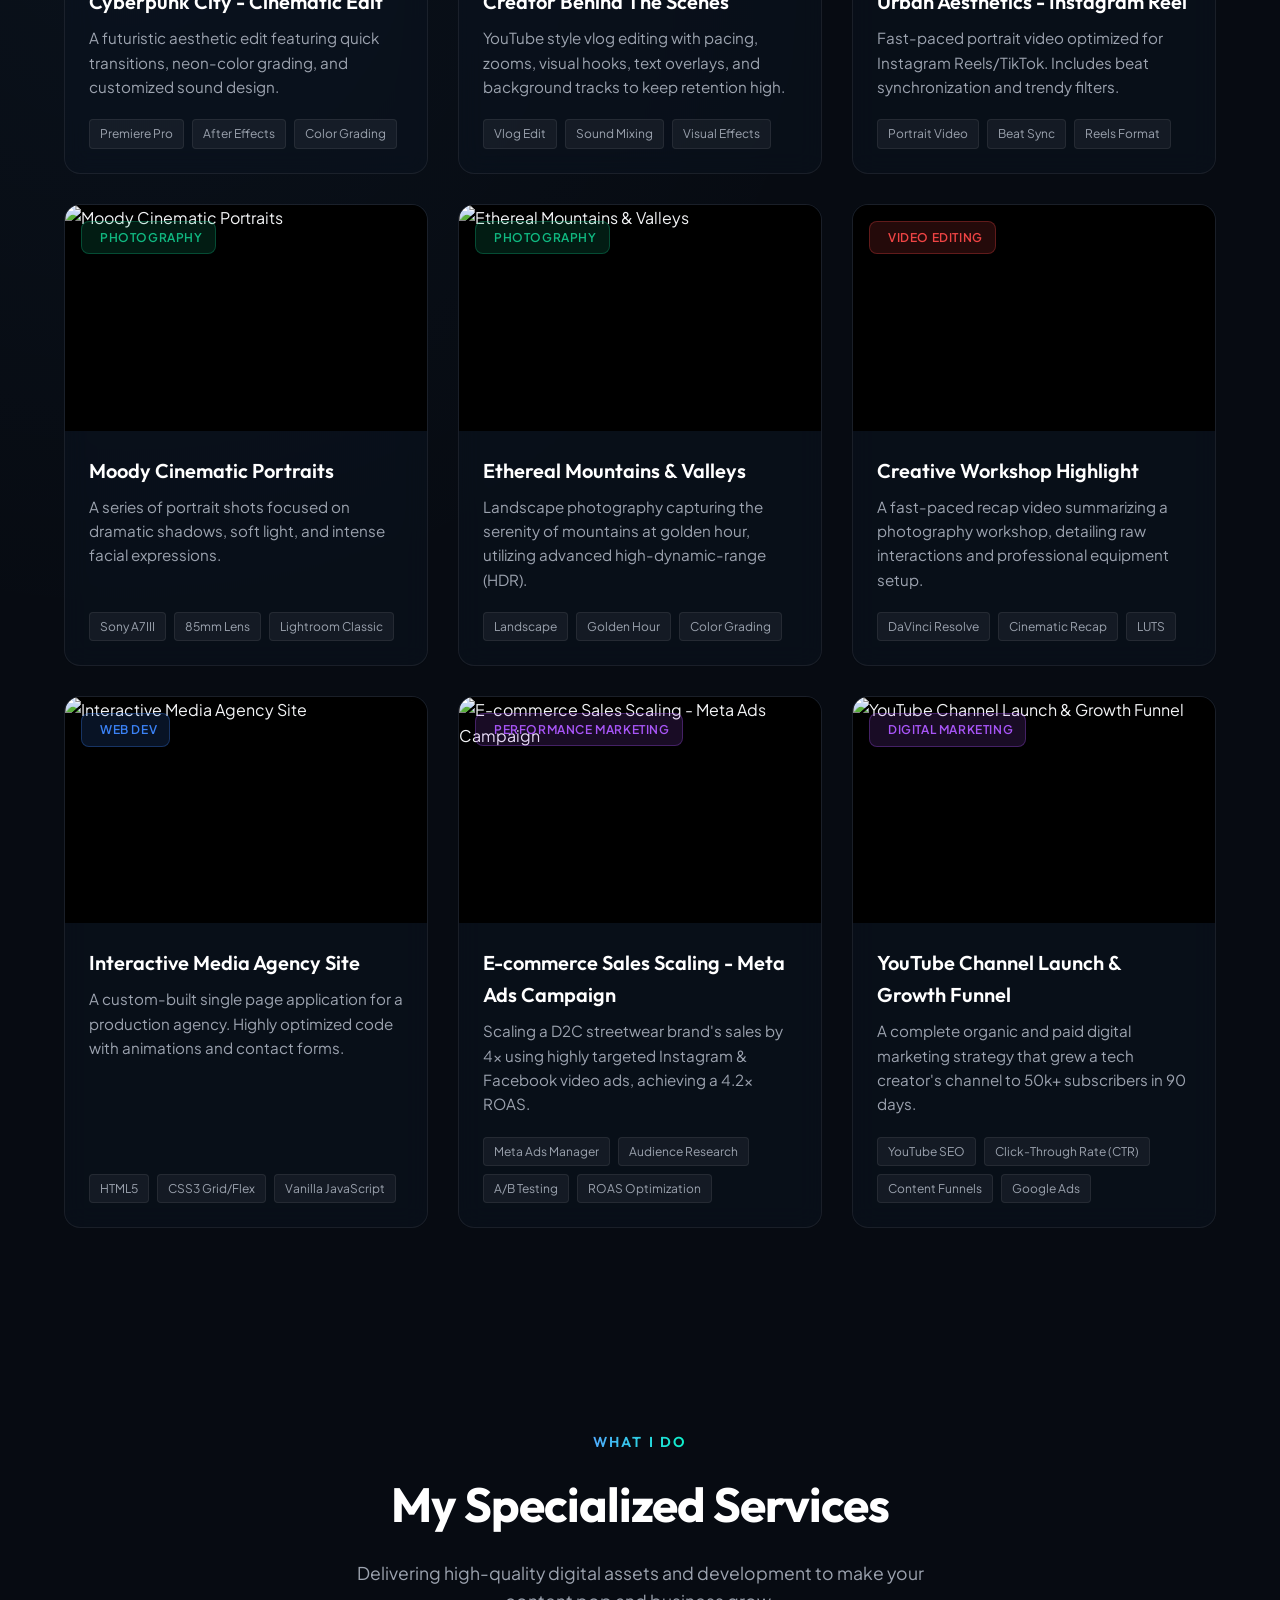
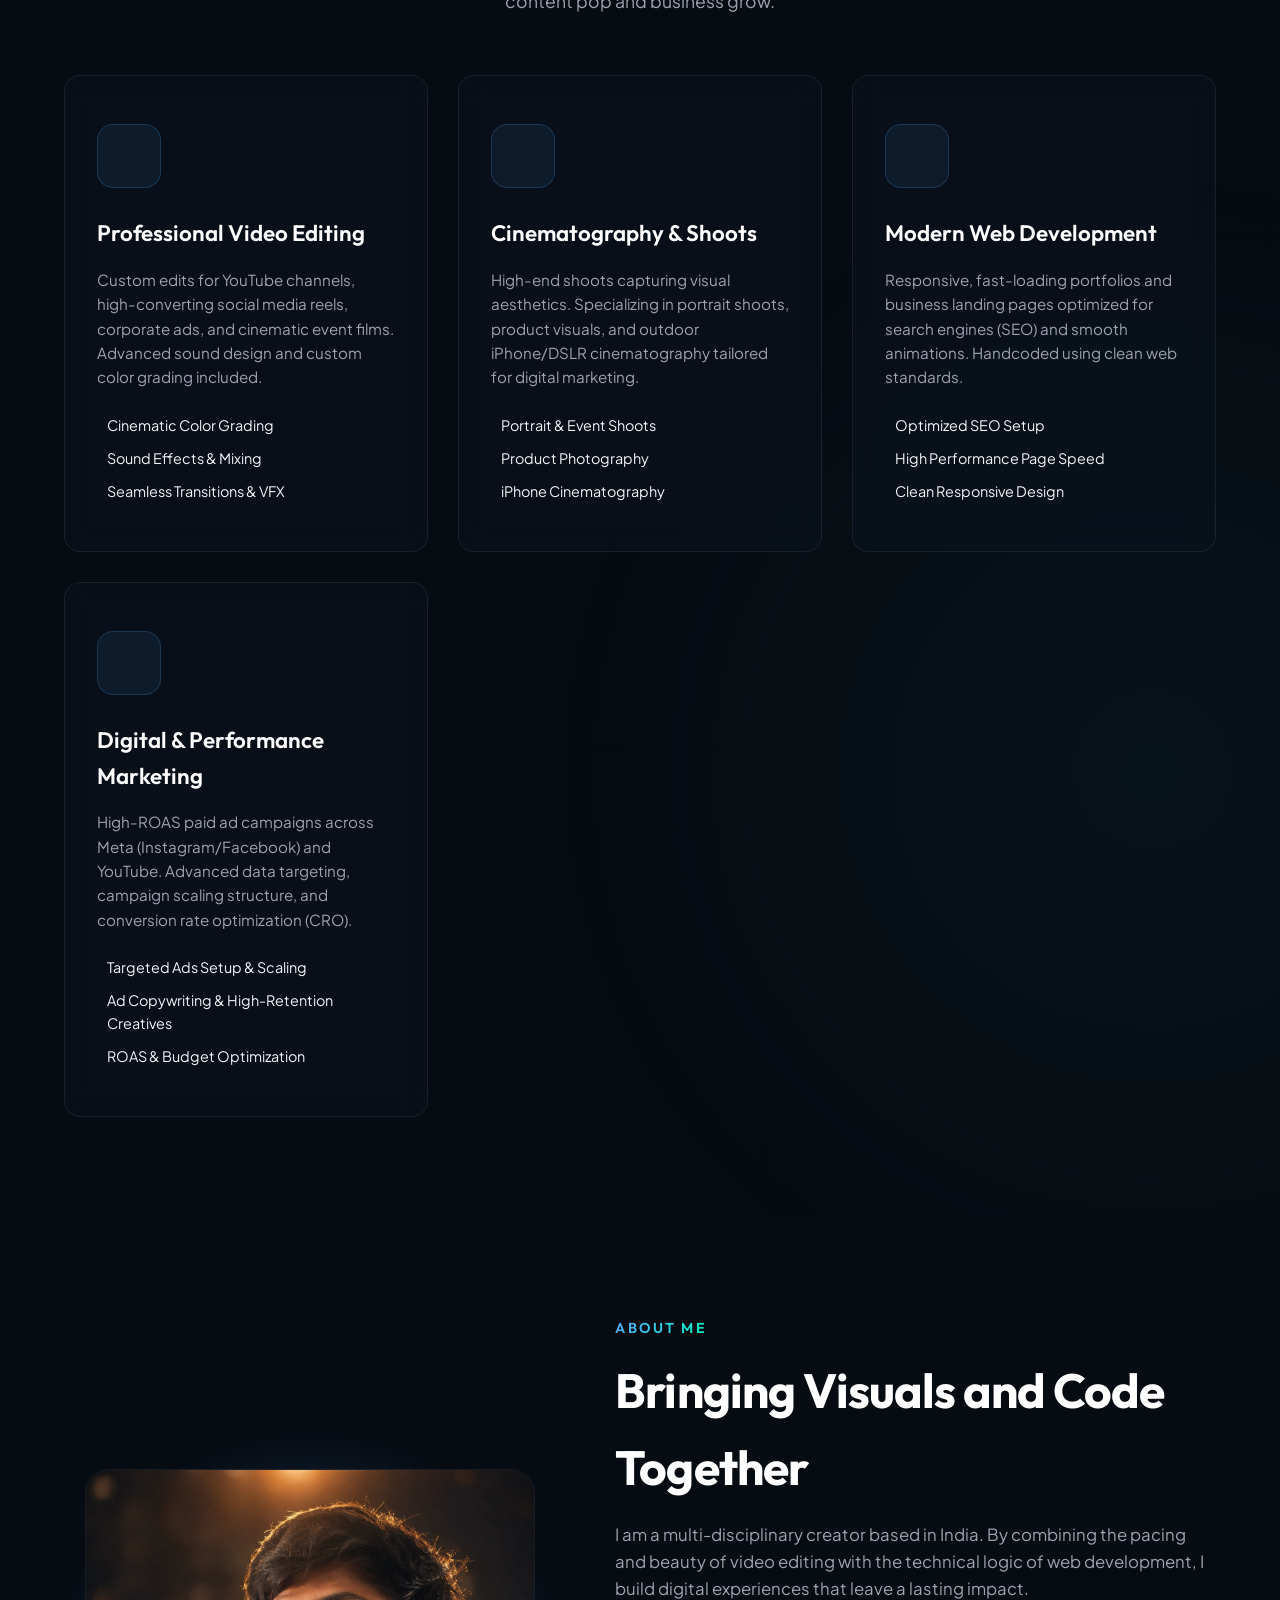
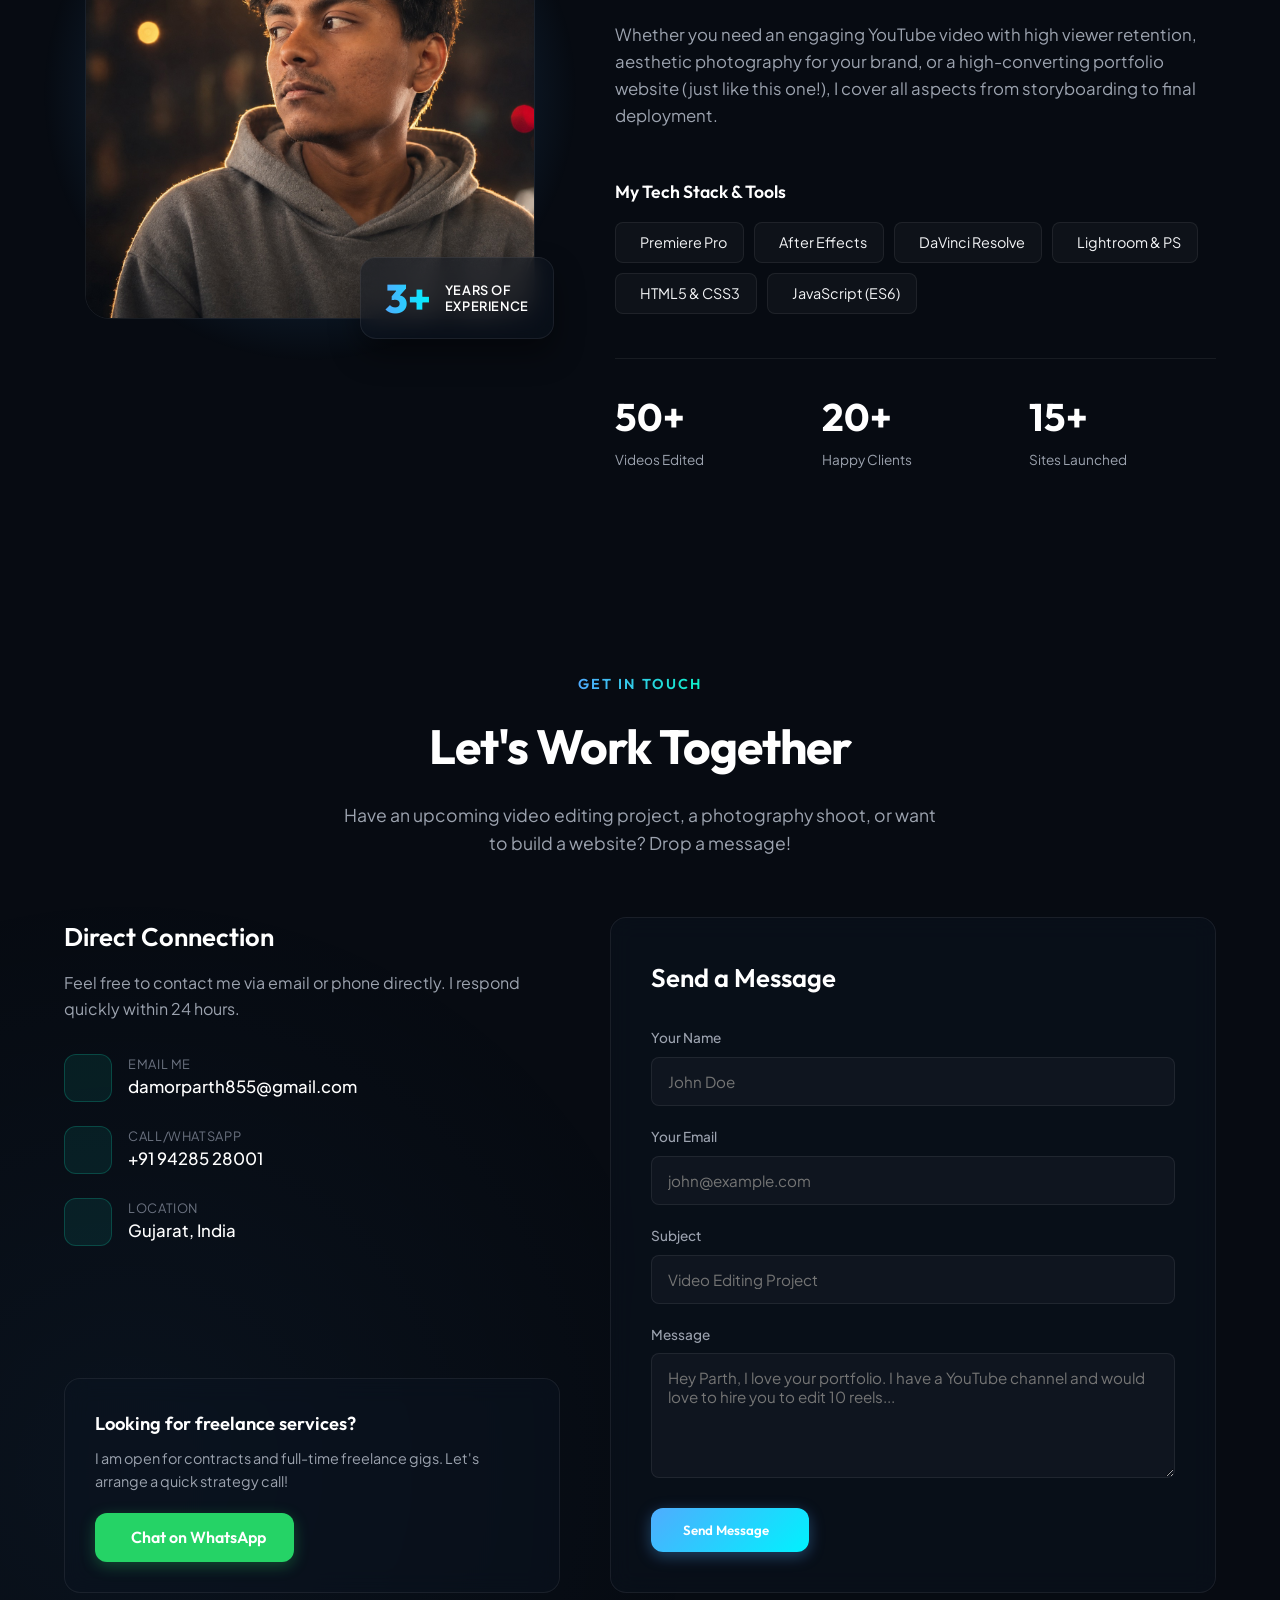
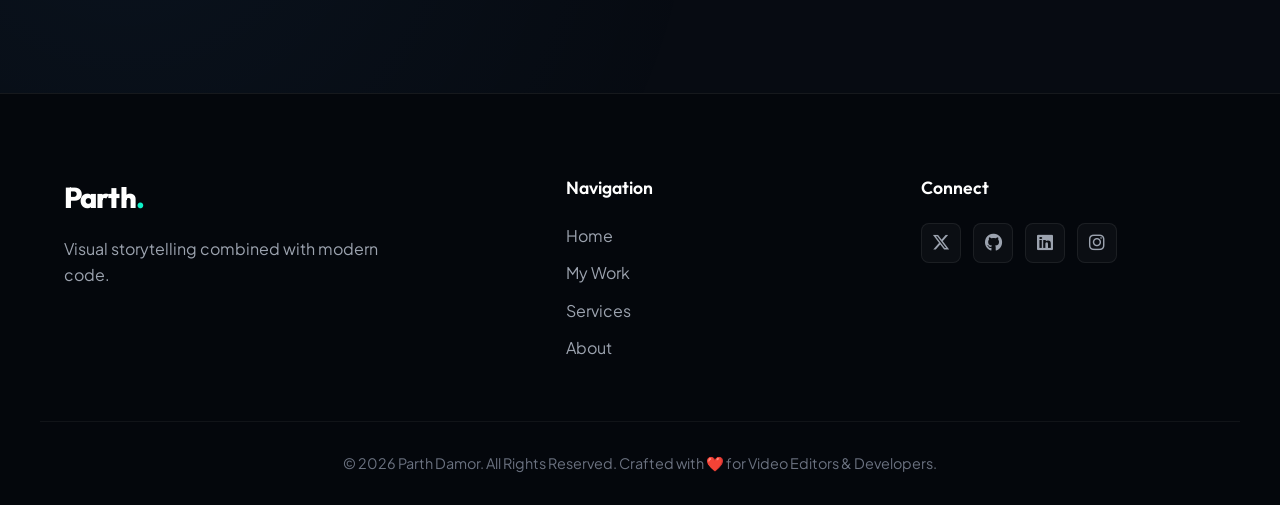
==== commit bdcfaa59: "1 1" ====
--- a/index.html
+++ b/index.html
@@ -47,16 +47,16 @@
       "@context": "https://schema.org",
       "@type": "Person",
       "name": "Parth Damor",
-      "jobTitle": "Video Editor & Photographer & Website Developer",
+      "jobTitle": "Video Editor, Web Developer & Performance Marketer",
       "url": "https://parthdamor12.github.io/parthdamor/",
       "image": "https://parthdamor12.github.io/parthdamor/assets/profile.jpg",
-      "description": "Creative Video Editor & Photographer specializing in cinematic edits, reels, YouTube content, event shoots, iPhone cinematography, and modern website development.",
+      "description": "Creative Video Editor, Web Developer & Performance Marketer specializing in cinematic edits, YouTube growth, highly targeted social media ads campaigns, and high-performance websites.",
       "sameAs": [
         "https://github.com/parthdamor",
         "https://linkedin.com/in/parthdamor",
         "https://twitter.com/parthdamor"
       ],
-      "knowsAbout": ["Video Editing", "Photography", "Cinematography", "Web Development", "Adobe Premiere Pro", "After Effects", "DaVinci Resolve", "CSS", "JavaScript"]
+      "knowsAbout": ["Video Editing", "Photography", "Cinematography", "Web Development", "Digital Marketing", "Performance Marketing", "Meta Ads", "Google Ads", "Adobe Premiere Pro", "After Effects", "DaVinci Resolve"]
     }
     </script>
 </head>
@@ -99,6 +99,7 @@
                         <span class="dynamic-title active">Video Editor</span>
                         <span class="dynamic-title">Photographer</span>
                         <span class="dynamic-title">Website Developer</span>
+                        <span class="dynamic-title">Performance Marketer</span>
                     </div>
                     <p class="hero-description" id="hero-desc">
                         Creative Video Editor & Photographer specializing in cinematic edits, reels, YouTube content, event shoots, iPhone cinematography, and modern website development. Let's bring your vision to life.
@@ -163,163 +164,12 @@
                     <button class="filter-btn" data-filter="video" id="filter-video">Video Editing</button>
                     <button class="filter-btn" data-filter="photo" id="filter-photo">Photography</button>
                     <button class="filter-btn" data-filter="web" id="filter-web">Web Dev</button>
+                    <button class="filter-btn" data-filter="marketing" id="filter-marketing">Marketing</button>
                 </div>
 
                 <!-- Portfolio Grid -->
                 <div class="portfolio-grid" id="portfolio-grid">
-                    <!-- Project 1 (Cinematic Video) -->
-                    <div class="portfolio-item card-glass show" data-category="video" id="project-1">
-                        <div class="project-media">
-                            <video src="https://assets.mixkit.co/videos/preview/mixkit-cyberpunk-city-street-with-neon-lights-40130-large.mp4" loop muted playsinline class="project-video-preview"></video>
-                            <div class="project-overlay">
-                                <button class="play-btn" data-video-url="https://assets.mixkit.co/videos/preview/mixkit-cyberpunk-city-street-with-neon-lights-40130-large.mp4" aria-label="Play Cinematic Reel" id="btn-play-1">
-                                    <i data-lucide="play"></i>
-                                </button>
-                            </div>
-                            <span class="project-badge video-badge"><i data-lucide="video"></i> Video Editing</span>
-                        </div>
-                        <div class="project-info">
-                            <h3 class="project-title">Cyberpunk City - Cinematic Edit</h3>
-                            <p class="project-desc">A futuristic aesthetic edit featuring quick transitions, neon-color grading, and customized sound design.</p>
-                            <div class="project-tech">
-                                <span>Premiere Pro</span>
-                                <span>After Effects</span>
-                                <span>Color Grading</span>
-                            </div>
-                        </div>
-                    </div>
-
-                    <!-- Project 2 (YouTube / Vlog Video) -->
-                    <div class="portfolio-item card-glass show" data-category="video" id="project-2">
-                        <div class="project-media">
-                            <video src="https://assets.mixkit.co/videos/preview/mixkit-man-holding-a-video-camera-editing-a-scene-40898-large.mp4" loop muted playsinline class="project-video-preview"></video>
-                            <div class="project-overlay">
-                                <button class="play-btn" data-video-url="https://assets.mixkit.co/videos/preview/mixkit-man-holding-a-video-camera-editing-a-scene-40898-large.mp4" aria-label="Play Behind the Scenes" id="btn-play-2">
-                                    <i data-lucide="play"></i>
-                                </button>
-                            </div>
-                            <span class="project-badge video-badge"><i data-lucide="video"></i> Video Editing</span>
-                        </div>
-                        <div class="project-info">
-                            <h3 class="project-title">Creator Behind The Scenes</h3>
-                            <p class="project-desc">YouTube style vlog editing with pacing, zooms, visual hooks, text overlays, and background tracks to keep retention high.</p>
-                            <div class="project-tech">
-                                <span>Vlog Edit</span>
-                                <span>Sound Mixing</span>
-                                <span>Visual Effects</span>
-                            </div>
-                        </div>
-                    </div>
-
-                    <!-- Project 3 (Social Reels Video) -->
-                    <div class="portfolio-item card-glass show" data-category="video" id="project-3">
-                        <div class="project-media">
-                            <video src="https://assets.mixkit.co/videos/preview/mixkit-cinematic-shot-of-a-woman-walking-in-the-city-43180-large.mp4" loop muted playsinline class="project-video-preview"></video>
-                            <div class="project-overlay">
-                                <button class="play-btn" data-video-url="https://assets.mixkit.co/videos/preview/mixkit-cinematic-shot-of-a-woman-walking-in-the-city-43180-large.mp4" aria-label="Play Instagram Reel" id="btn-play-3">
-                                    <i data-lucide="play"></i>
-                                </button>
-                            </div>
-                            <span class="project-badge video-badge"><i data-lucide="video"></i> Video Editing</span>
-                        </div>
-                        <div class="project-info">
-                            <h3 class="project-title">Urban Aesthetics - Instagram Reel</h3>
-                            <p class="project-desc">Fast-paced portrait video optimized for Instagram Reels/TikTok. Includes beat synchronization and trendy filters.</p>
-                            <div class="project-tech">
-                                <span>Portrait Video</span>
-                                <span>Beat Sync</span>
-                                <span>Reels Format</span>
-                            </div>
-                        </div>
-                    </div>
-
-                    <!-- Project 4 (Photography - Portrait) -->
-                    <div class="portfolio-item card-glass show" data-category="photo" id="project-4">
-                        <div class="project-media">
-                            <img src="https://images.unsplash.com/photo-1506794778202-cad84cf45f1d?auto=format&fit=crop&w=800&q=80" alt="Cinematic Portrait Photography" class="project-image">
-                            <div class="project-overlay">
-                                <button class="zoom-btn" data-img-url="https://images.unsplash.com/photo-1506794778202-cad84cf45f1d?auto=format&fit=crop&w=1200&q=80" aria-label="View Full Portrait" id="btn-zoom-4">
-                                    <i data-lucide="maximize-2"></i>
-                                </button>
-                            </div>
-                            <span class="project-badge photo-badge"><i data-lucide="camera"></i> Photography</span>
-                        </div>
-                        <div class="project-info">
-                            <h3 class="project-title">Moody Cinematic Portraits</h3>
-                            <p class="project-desc">A series of portrait shots focused on dramatic shadows, soft light, and intense facial expressions.</p>
-                            <div class="project-tech">
-                                <span>Sony A7III</span>
-                                <span>85mm Lens</span>
-                                <span>Lightroom Classic</span>
-                            </div>
-                        </div>
-                    </div>
-
-                    <!-- Project 5 (Photography - Landscape) -->
-                    <div class="portfolio-item card-glass show" data-category="photo" id="project-5">
-                        <div class="project-media">
-                            <img src="https://images.unsplash.com/photo-1500964757637-c85e8a162699?auto=format&fit=crop&w=800&q=80" alt="Landscape Photography" class="project-image">
-                            <div class="project-overlay">
-                                <button class="zoom-btn" data-img-url="https://images.unsplash.com/photo-1500964757637-c85e8a162699?auto=format&fit=crop&w=1200&q=80" aria-label="View Full Landscape" id="btn-zoom-5">
-                                    <i data-lucide="maximize-2"></i>
-                                </button>
-                            </div>
-                            <span class="project-badge photo-badge"><i data-lucide="camera"></i> Photography</span>
-                        </div>
-                        <div class="project-info">
-                            <h3 class="project-title">Ethereal Mountains & Valleys</h3>
-                            <p class="project-desc">Landscape photography capturing the serenity of mountains at golden hour, utilizing advanced high-dynamic-range (HDR).</p>
-                            <div class="project-tech">
-                                <span>Landscape</span>
-                                <span>Golden Hour</span>
-                                <span>Color Grading</span>
-                            </div>
-                        </div>
-                    </div>
-
-                    <!-- Project 6 (Video Editing - Event Shoot) -->
-                    <div class="portfolio-item card-glass show" data-category="video" id="project-6">
-                        <div class="project-media">
-                            <video src="https://assets.mixkit.co/videos/preview/mixkit-young-man-photographing-with-a-retro-camera-40292-large.mp4" loop muted playsinline class="project-video-preview"></video>
-                            <div class="project-overlay">
-                                <button class="play-btn" data-video-url="https://assets.mixkit.co/videos/preview/mixkit-young-man-photographing-with-a-retro-camera-40292-large.mp4" aria-label="Play Event Highlights" id="btn-play-6">
-                                    <i data-lucide="play"></i>
-                                </button>
-                            </div>
-                            <span class="project-badge video-badge"><i data-lucide="video"></i> Video Editing</span>
-                        </div>
-                        <div class="project-info">
-                            <h3 class="project-title">Creative Workshop Highlight</h3>
-                            <p class="project-desc">A fast-paced recap video summarizing a photography workshop, detailing raw interactions and professional equipment setup.</p>
-                            <div class="project-tech">
-                                <span>DaVinci Resolve</span>
-                                <span>Cinematic Recap</span>
-                                <span>LUTS</span>
-                            </div>
-                        </div>
-                    </div>
-
-                    <!-- Project 7 (Web Development - Creative Site) -->
-                    <div class="portfolio-item card-glass show" data-category="web" id="project-7">
-                        <div class="project-media">
-                            <img src="https://images.unsplash.com/photo-1507238691740-187a5b1d37b8?auto=format&fit=crop&w=800&q=80" alt="Web Dev Project" class="project-image">
-                            <div class="project-overlay">
-                                <a href="https://github.com" target="_blank" class="link-btn" aria-label="View Github Code" id="btn-link-7">
-                                    <i data-lucide="external-link"></i>
-                                </a>
-                            </div>
-                            <span class="project-badge web-badge"><i data-lucide="code"></i> Web Dev</span>
-                        </div>
-                        <div class="project-info">
-                            <h3 class="project-title">Interactive Media Agency Site</h3>
-                            <p class="project-desc">A custom-built single page application for a production agency. Highly optimized code with animations and contact forms.</p>
-                            <div class="project-tech">
-                                <span>HTML5</span>
-                                <span>CSS3 Grid/Flex</span>
-                                <span>Vanilla JavaScript</span>
-                            </div>
-                        </div>
-                    </div>
+                    <!-- Dynamically loaded from projects-data.js -->
                 </div>
             </div>
         </section>
@@ -373,6 +223,20 @@
                             <li><i data-lucide="check-circle-2"></i> Optimized SEO Setup</li>
                             <li><i data-lucide="check-circle-2"></i> High Performance Page Speed</li>
                             <li><i data-lucide="check-circle-2"></i> Clean Responsive Design</li>
+                        </ul>
+                    </div>
+
+                    <!-- Service 4 -->
+                    <div class="service-card card-glass" id="service-4">
+                        <div class="service-icon-wrapper">
+                            <i data-lucide="megaphone" class="service-icon"></i>
+                        </div>
+                        <h3 class="service-title">Digital & Performance Marketing</h3>
+                        <p class="service-text">High-ROAS paid ad campaigns across Meta (Instagram/Facebook) and YouTube. Advanced data targeting, campaign scaling structure, and conversion rate optimization (CRO).</p>
+                        <ul class="service-list">
+                            <li><i data-lucide="check-circle-2"></i> Targeted Ads Setup & Scaling</li>
+                            <li><i data-lucide="check-circle-2"></i> Ad Copywriting & High-Retention Creatives</li>
+                            <li><i data-lucide="check-circle-2"></i> ROAS & Budget Optimization</li>
                         </ul>
                     </div>
                 </div>
@@ -595,6 +459,8 @@
         </div>
     </div>
 
+    <!-- Central Project Database -->
+    <script src="projects-data.js"></script>
     <!-- Custom JavaScript -->
     <script src="script.js"></script>
 </body>
--- a/style.css
+++ b/style.css
@@ -716,6 +716,13 @@
     border: 1px solid rgba(59, 130, 246, 0.3);
 }
 
+.marketing-badge {
+    background: rgba(168, 85, 247, 0.15);
+    color: #a855f7;
+    border: 1px solid rgba(168, 85, 247, 0.3);
+}
+
+
 .project-info {
     padding: 24px;
     display: flex;
@@ -1441,3 +1448,361 @@
         gap: 40px;
     }
 }
+
+/* ==========================================================================
+   PROJECT DETAIL PAGE STYLES
+   ========================================================================== */
+.detail-page-body {
+    background-color: var(--bg-dark);
+    position: relative;
+    overflow-x: hidden;
+}
+
+/* Background glows */
+.detail-glow-left {
+    position: absolute;
+    top: 10%;
+    left: -10%;
+    width: 40vw;
+    height: 40vw;
+    background: radial-gradient(circle, rgba(79, 172, 254, 0.06) 0%, transparent 70%);
+    pointer-events: none;
+    z-index: 1;
+}
+
+.detail-glow-right {
+    position: absolute;
+    top: 40%;
+    right: -10%;
+    width: 45vw;
+    height: 45vw;
+    background: radial-gradient(circle, rgba(13, 242, 201, 0.05) 0%, transparent 70%);
+    pointer-events: none;
+    z-index: 1;
+}
+
+/* Floating Back Button */
+.floating-back-btn {
+    position: fixed;
+    top: 24px;
+    left: 24px;
+    z-index: 110; /* Higher than sticky header */
+    padding: 10px 20px;
+    font-size: 0.85rem;
+    background: rgba(13, 20, 35, 0.7);
+    backdrop-filter: blur(12px);
+    border: 1px solid var(--border-color);
+    box-shadow: 0 4px 20px rgba(0, 0, 0, 0.3);
+}
+
+.floating-back-btn:hover {
+    background: var(--bg-card-hover);
+    border-color: var(--border-hover);
+    box-shadow: 0 4px 20px var(--primary-glow);
+}
+
+/* Detail Headers */
+.project-header-info {
+    text-align: center;
+    margin-bottom: 36px;
+    position: relative;
+    z-index: 5;
+}
+
+.project-detail-badge {
+    padding: 6px 14px;
+    border-radius: 30px;
+    font-size: 0.8rem;
+    font-weight: 600;
+    letter-spacing: 0.05em;
+    text-transform: uppercase;
+    display: inline-flex;
+    align-items: center;
+    gap: 6px;
+    margin-bottom: 16px;
+}
+
+.project-detail-title {
+    font-family: var(--font-title);
+    font-size: clamp(2rem, 5vw, 3.5rem);
+    font-weight: 800;
+    color: #fff;
+    letter-spacing: -0.03em;
+    margin-bottom: 12px;
+}
+
+.project-detail-subtitle {
+    color: var(--text-secondary);
+    font-size: 1.15rem;
+    max-width: 700px;
+    margin: 0 auto;
+}
+
+/* Showcase Media Area */
+.showcase-media-wrapper {
+    position: relative;
+    width: 100%;
+    aspect-ratio: 16/9;
+    border-radius: 24px;
+    overflow: hidden;
+    z-index: 5;
+    background-color: rgba(4, 7, 12, 0.9);
+    display: flex;
+    justify-content: center;
+    align-items: center;
+    box-shadow: 0 20px 50px rgba(0, 0, 0, 0.5);
+}
+
+.showcase-video-player {
+    width: 100%;
+    height: 100%;
+    object-fit: contain;
+    display: block;
+}
+
+.video-player-wrapper-shadow {
+    width: 100%;
+    height: 100%;
+    position: relative;
+}
+
+.showcase-image-display {
+    width: 100%;
+    height: 100%;
+    object-fit: cover;
+    display: block;
+}
+
+.media-loader {
+    text-align: center;
+    color: var(--text-secondary);
+}
+
+.loader-spinner {
+    width: 50px;
+    height: 50px;
+    border: 3px solid rgba(79, 172, 254, 0.1);
+    border-top-color: var(--primary);
+    border-radius: 50%;
+    animation: spin 1s infinite linear;
+    margin: 0 auto 16px;
+}
+
+@keyframes spin {
+    to { transform: rotate(360deg); }
+}
+
+/* Narrative Grid Columns */
+.narrative-grid {
+    display: grid;
+    grid-template-columns: 1.4fr 0.6fr;
+    gap: 40px;
+    position: relative;
+    z-index: 5;
+}
+
+.narrative-card {
+    padding: 36px;
+    border-radius: 20px;
+}
+
+.narrative-heading {
+    font-family: var(--font-title);
+    font-size: 1.5rem;
+    font-weight: 700;
+    color: #fff;
+    margin-bottom: 18px;
+    display: flex;
+    align-items: center;
+    gap: 10px;
+}
+
+.icon-accent {
+    color: var(--accent-teal);
+    width: 24px;
+    height: 24px;
+}
+
+.narrative-text {
+    color: var(--text-secondary);
+    font-size: 1.05rem;
+    line-height: 1.7;
+}
+
+/* Specs Sidebar specs-card */
+.specs-card {
+    padding: 36px;
+    border-radius: 20px;
+    background: rgba(13, 20, 35, 0.6);
+}
+
+.specs-heading {
+    font-family: var(--font-title);
+    font-size: 1.35rem;
+    font-weight: 700;
+    color: #fff;
+    margin-bottom: 20px;
+}
+
+.specs-divider {
+    height: 1px;
+    background: var(--border-color);
+    margin: 20px 0;
+}
+
+.specs-list {
+    display: flex;
+    flex-direction: column;
+    gap: 18px;
+}
+
+.specs-list li {
+    display: flex;
+    flex-direction: column;
+    gap: 4px;
+}
+
+.spec-label {
+    font-size: 0.8rem;
+    color: var(--text-muted);
+    text-transform: uppercase;
+    letter-spacing: 0.05em;
+    display: flex;
+    align-items: center;
+    gap: 6px;
+}
+
+.spec-label i {
+    width: 14px;
+    height: 14px;
+    color: var(--primary);
+}
+
+.spec-value {
+    font-size: 1rem;
+    color: var(--text-primary);
+    font-weight: 500;
+}
+
+.specs-subheading {
+    font-family: var(--font-title);
+    font-size: 1rem;
+    font-weight: 600;
+    color: var(--text-secondary);
+    text-transform: uppercase;
+    letter-spacing: 0.05em;
+}
+
+/* Discussion CTA Block */
+.cta-discuss-card {
+    padding: 36px;
+    border-radius: 20px;
+    text-align: center;
+    position: relative;
+    overflow: hidden;
+    box-shadow: 0 15px 35px rgba(79, 172, 254, 0.1);
+}
+
+.cta-discuss-title {
+    font-family: var(--font-title);
+    font-size: 1.4rem;
+    font-weight: 700;
+    color: #fff;
+    margin-bottom: 12px;
+}
+
+.cta-discuss-desc {
+    font-size: 0.95rem;
+    color: var(--text-secondary);
+    margin-bottom: 24px;
+    line-height: 1.5;
+}
+
+.btn-cta-block {
+    width: 100%;
+    padding: 14px 20px;
+}
+
+/* Gallery Showcase Styles */
+.gallery-photo-grid {
+    display: grid;
+    grid-template-columns: repeat(auto-fill, minmax(280px, 1fr));
+    gap: 24px;
+}
+
+.gallery-photo-item {
+    position: relative;
+    aspect-ratio: 3/2;
+    overflow: hidden;
+    border-radius: 16px;
+    cursor: pointer;
+}
+
+.gallery-photo {
+    width: 100%;
+    height: 100%;
+    object-fit: cover;
+    transition: transform var(--transition-slow);
+}
+
+.gallery-photo-item:hover .gallery-photo {
+    transform: scale(1.05);
+}
+
+.gallery-photo-overlay {
+    position: absolute;
+    inset: 0;
+    background: rgba(4, 7, 12, 0.4);
+    opacity: 0;
+    display: flex;
+    align-items: center;
+    justify-content: center;
+    transition: opacity var(--transition-normal);
+}
+
+.gallery-photo-item:hover .gallery-photo-overlay {
+    opacity: 1;
+}
+
+.gallery-zoom-btn {
+    width: 50px;
+    height: 50px;
+    border-radius: 50%;
+    background: #fff;
+    color: var(--bg-darker);
+    display: flex;
+    align-items: center;
+    justify-content: center;
+    cursor: pointer;
+    transition: all var(--transition-normal);
+    box-shadow: 0 8px 16px rgba(0, 0, 0, 0.3);
+}
+
+.gallery-zoom-btn:hover {
+    transform: scale(1.1);
+    background: var(--primary);
+    color: #fff;
+    box-shadow: 0 8px 20px var(--primary-glow);
+}
+
+/* Detail page media queries */
+@media (max-width: 900px) {
+    .narrative-grid {
+        grid-template-columns: 1fr;
+        gap: 30px;
+    }
+    
+    .floating-back-btn {
+        position: absolute;
+        top: 20px;
+        left: 20px;
+    }
+    
+    #detail-header {
+        display: none; /* Hide top nav on mobile to avoid overlapping floating back button */
+    }
+    
+    .main-content {
+        padding-top: 80px !important;
+    }
+}
